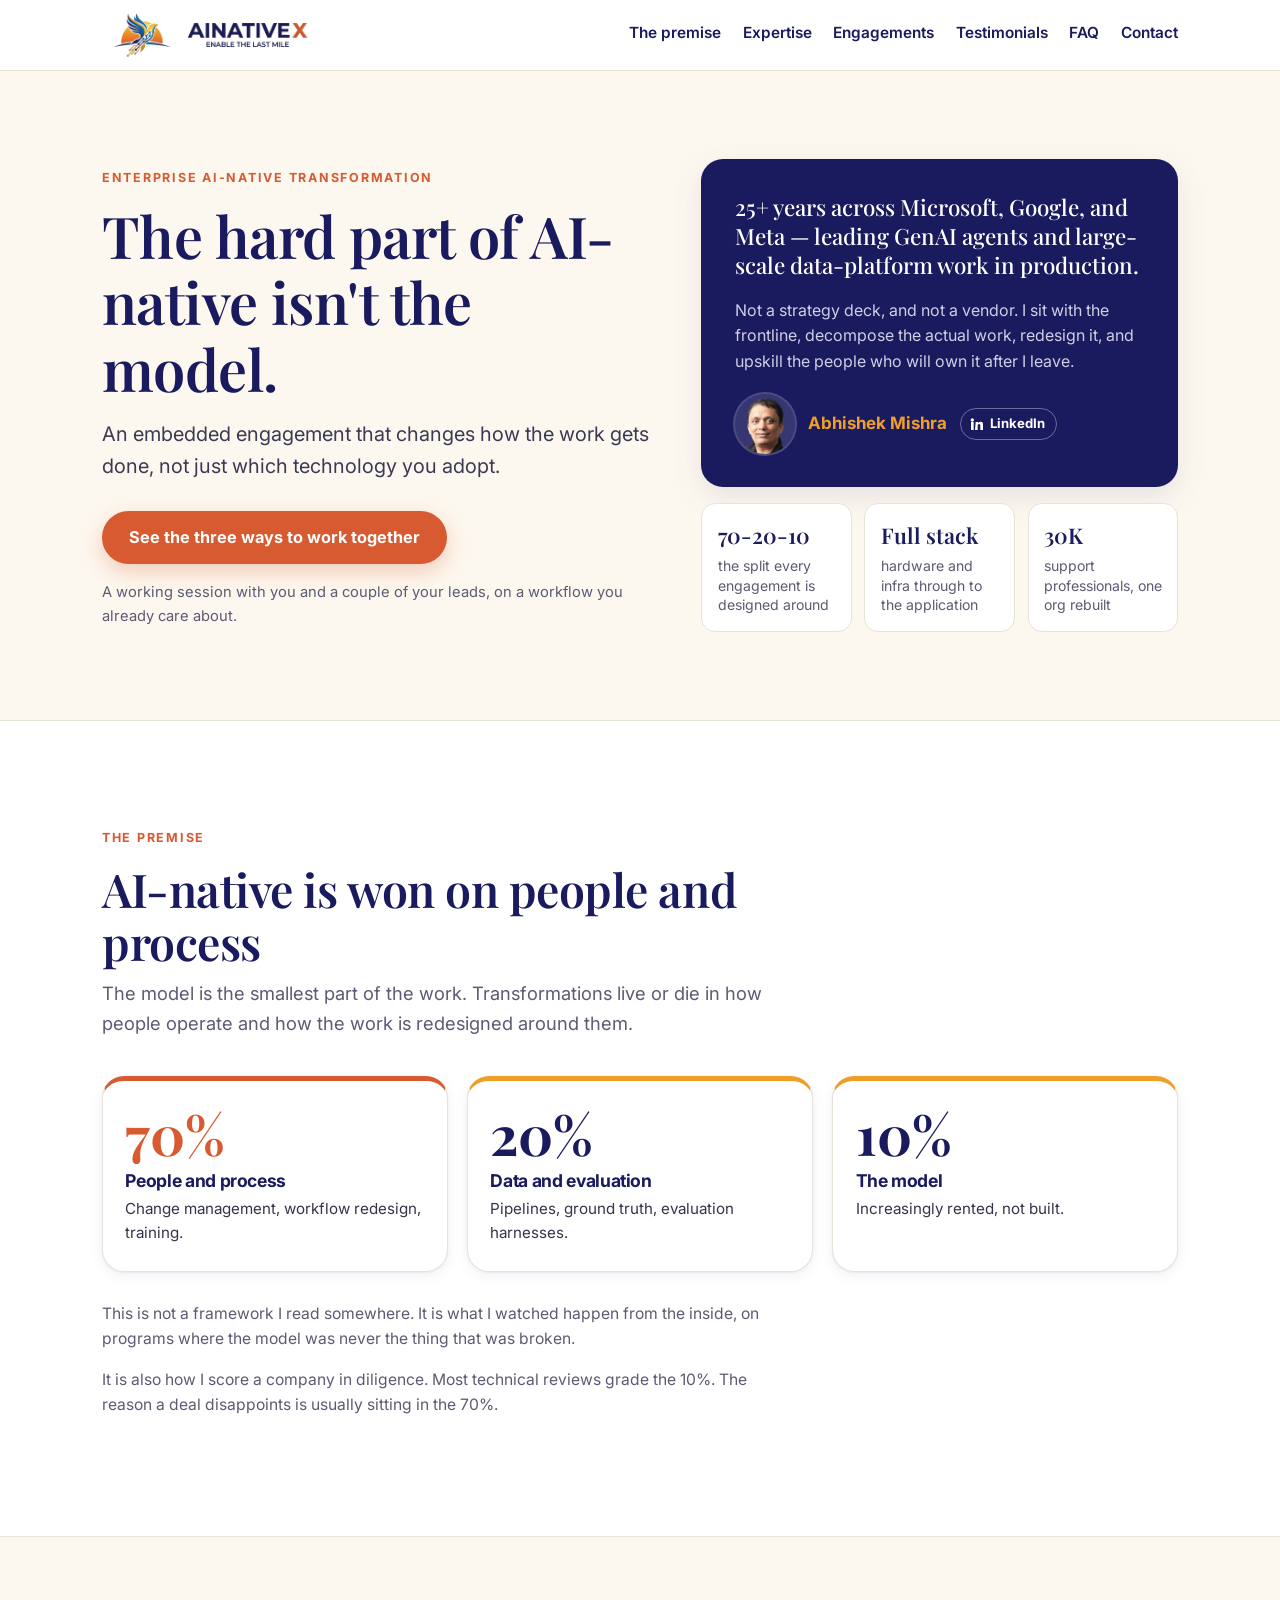
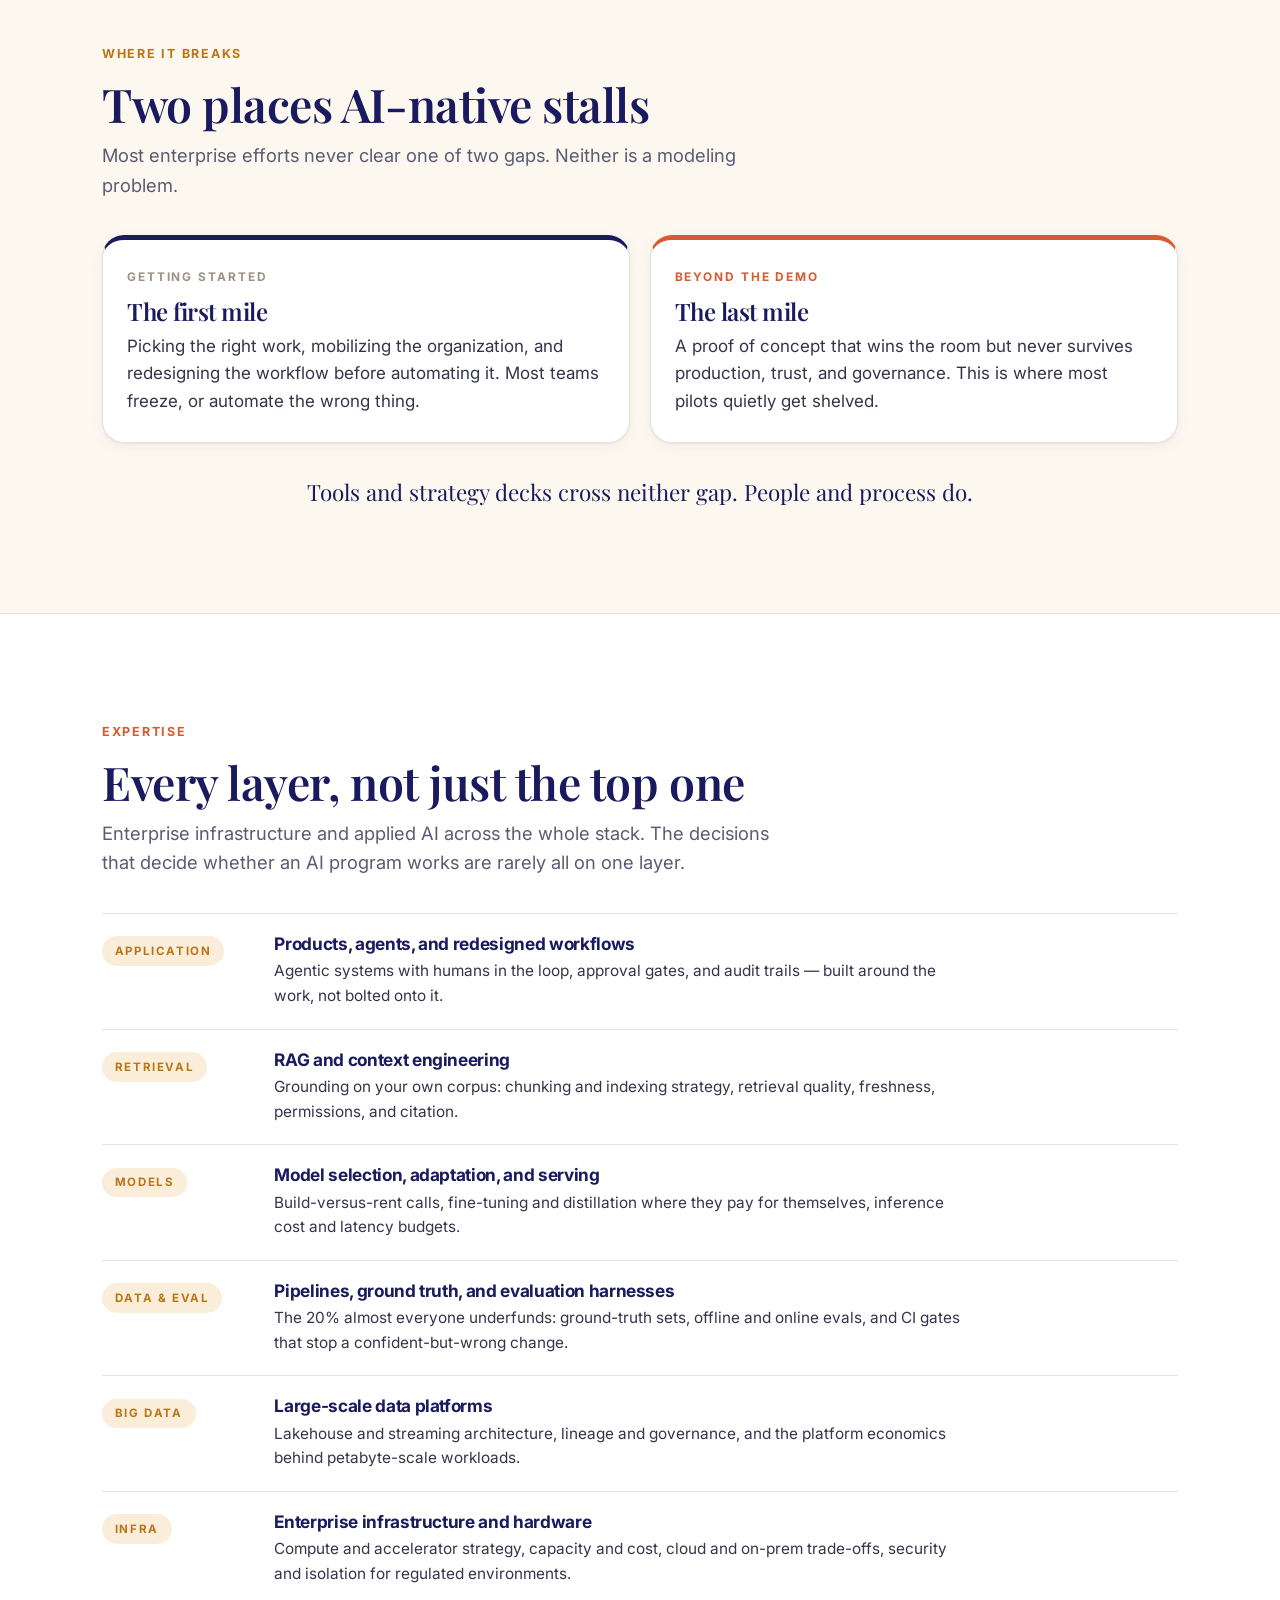
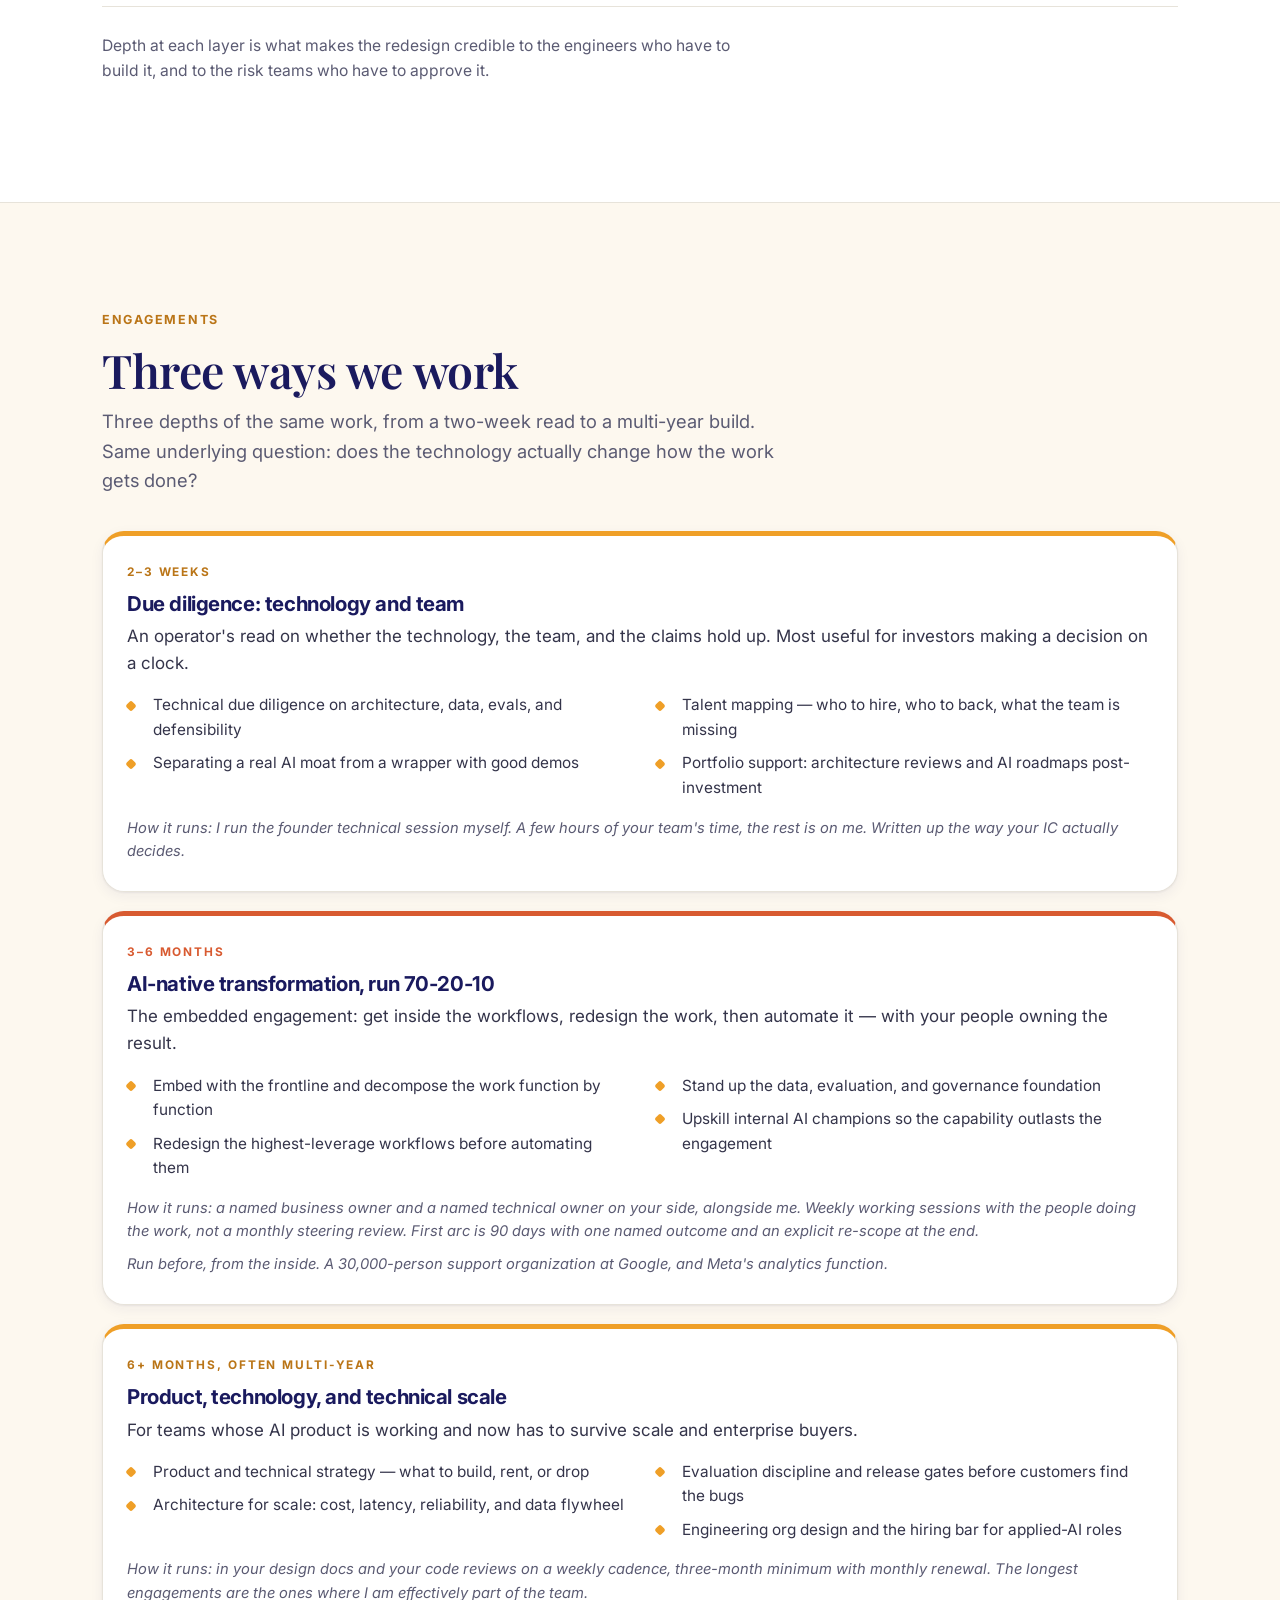
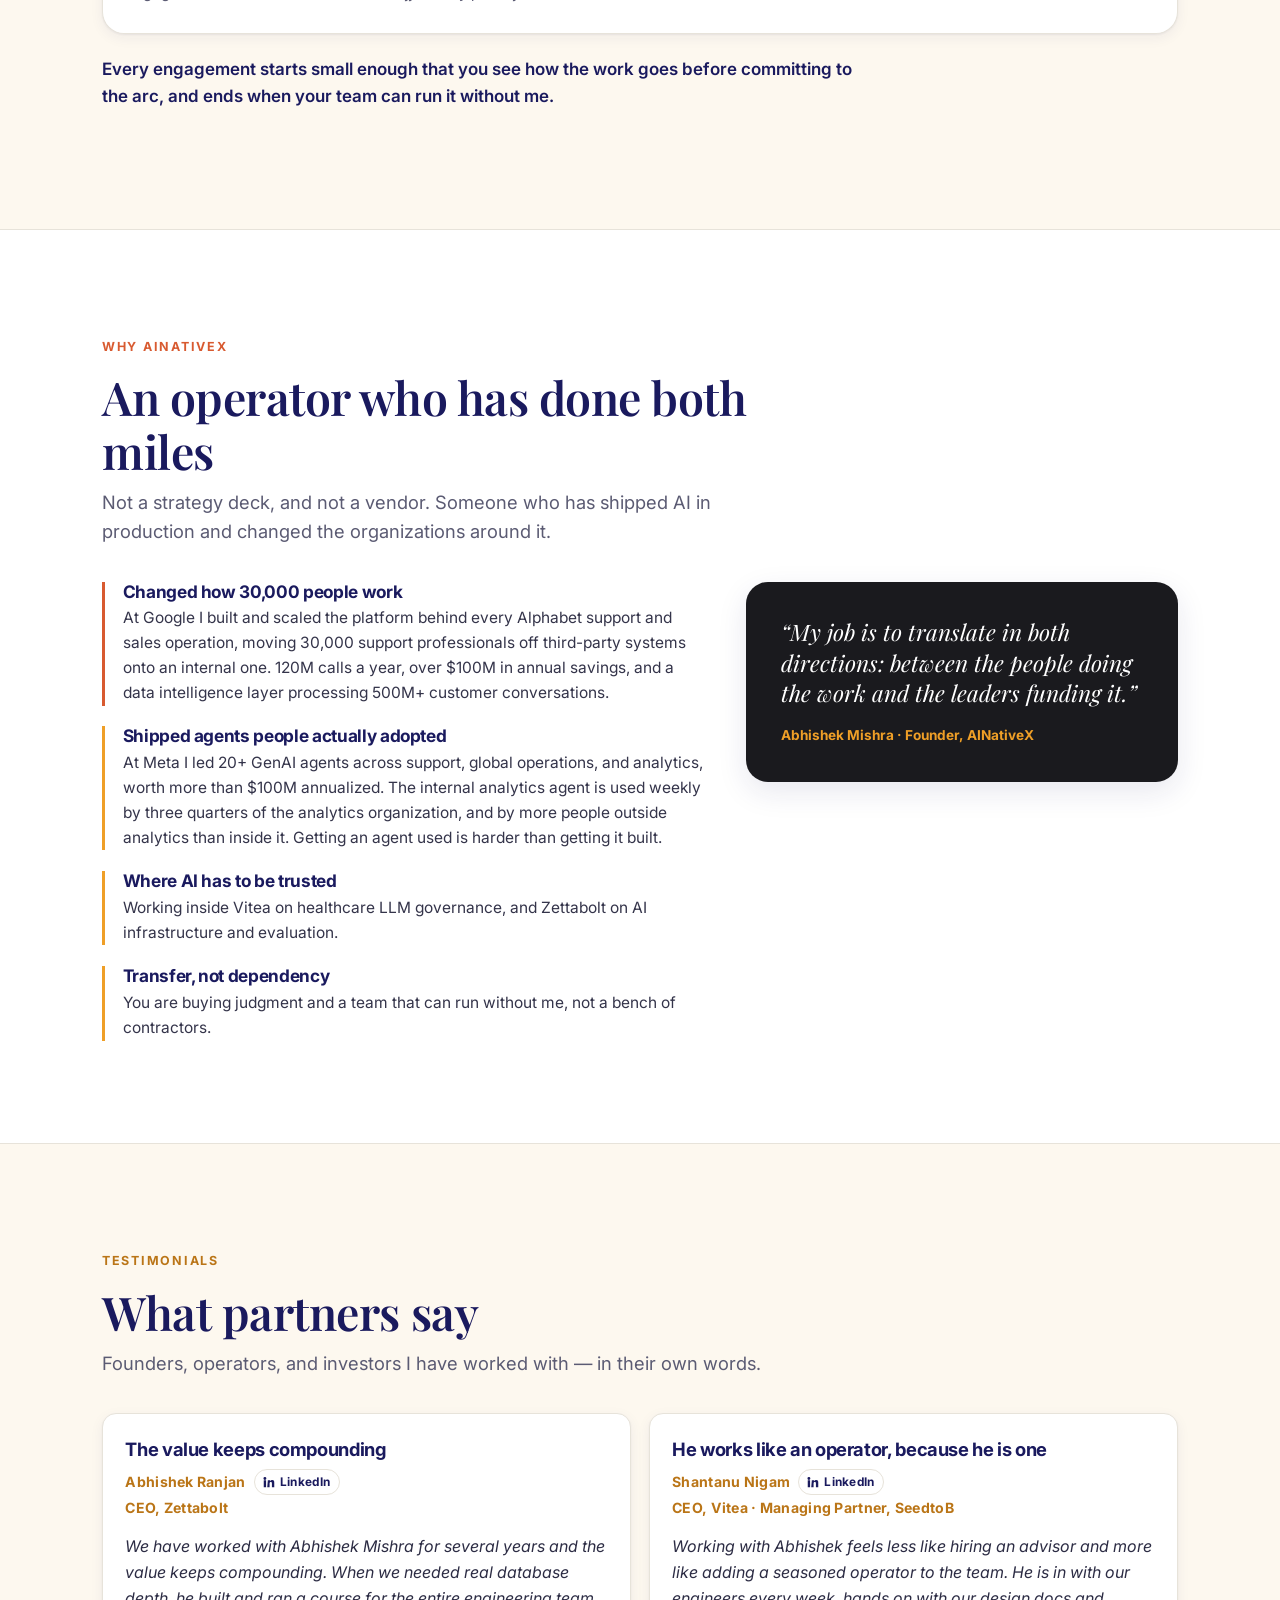
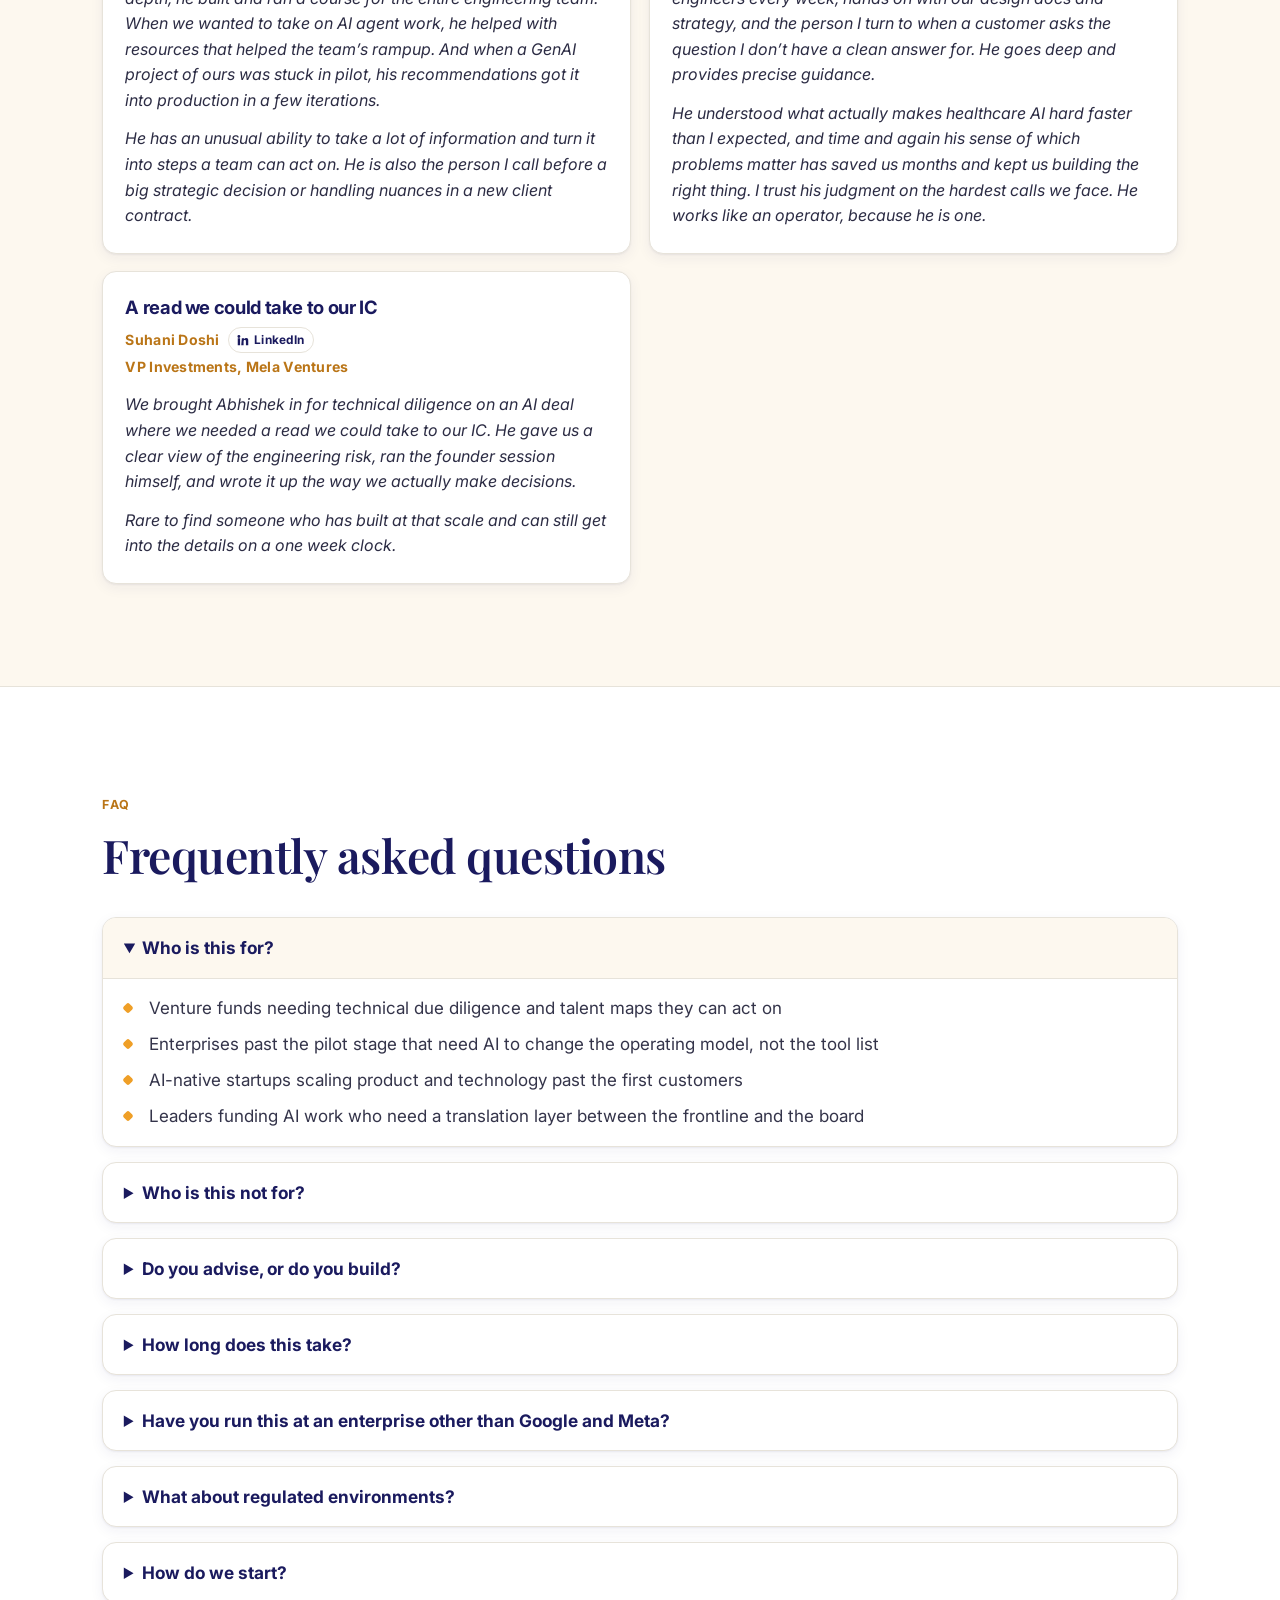
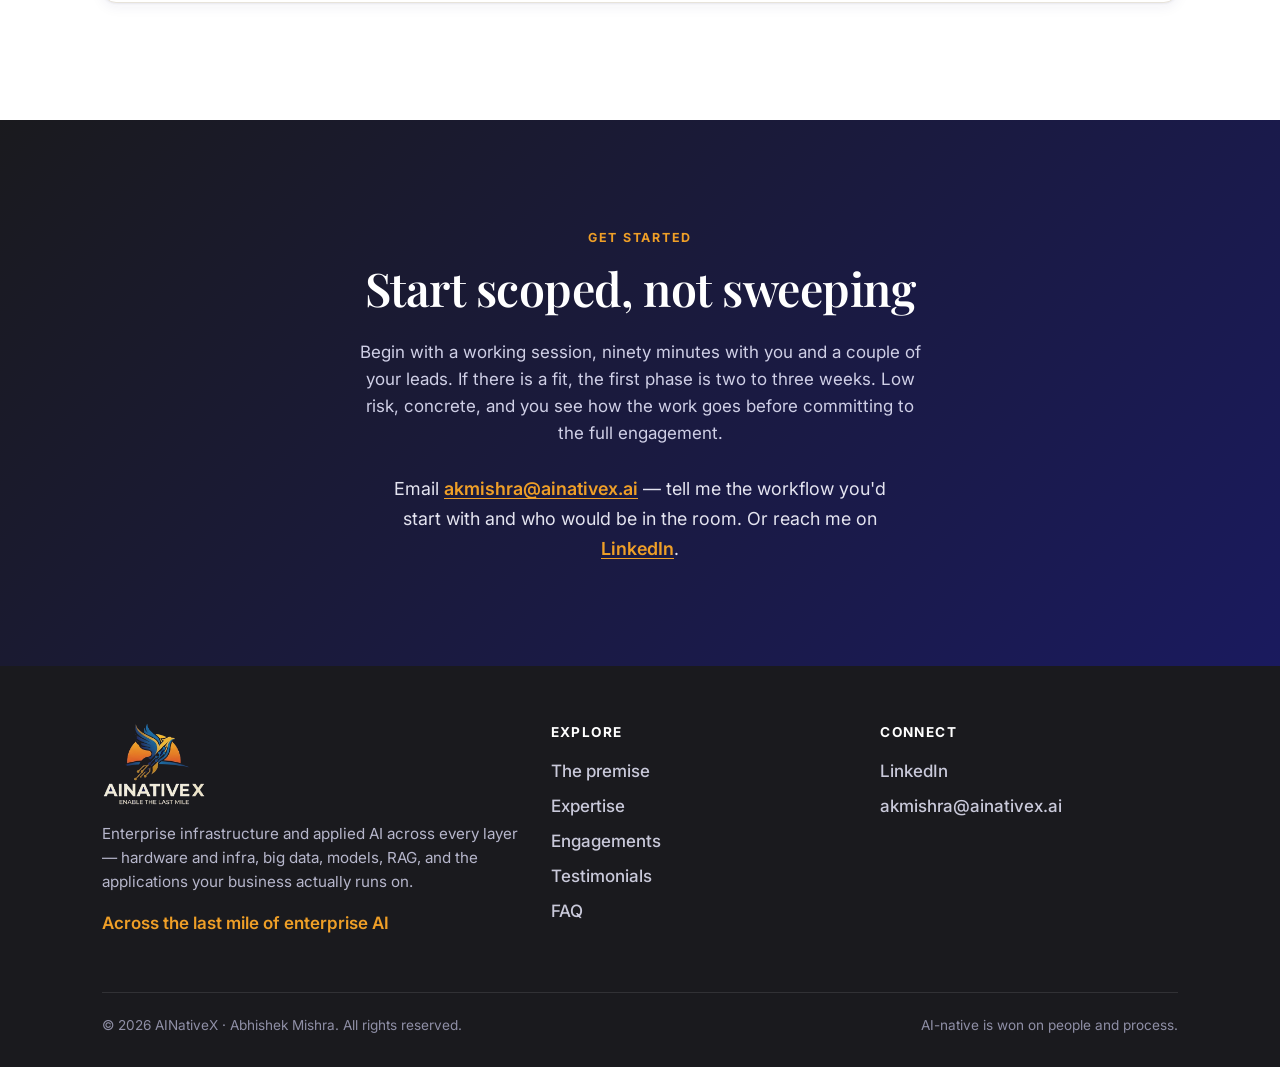
==== index.html @ 84dc2a2f "Relabel hero CTA to 'See the three ways to work together' 'See the three engagements' reads in consu" ====
<!DOCTYPE html>
<html lang="en">
<head>
  <meta charset="UTF-8" />
  <meta name="viewport" content="width=device-width, initial-scale=1.0" />
  <meta name="robots" content="index, follow" />
  <title>AINativeX — Technical Due Diligence and AI-Native Transformation</title>
  <meta name="description" content="Technical due diligence for investors, and AI-native transformation for teams past the pilot. An embedded engagement that changes how the work gets done, not just which tools get bought. 70% people and process, 20% data and evaluation, 10% the model." />
  <meta name="keywords" content="AI native transformation, enterprise AI advisory, AI transformation consulting, 70-20-10 AI, applied AI, GenAI agents, RAG, AI infrastructure, big data platforms, LLM evaluation, AI governance, technical due diligence, VC technical due diligence, talent mapping, startup CTO advisor, AI operating model, workflow redesign, Abhishek Mishra, AINativeX" />
  <meta name="author" content="Abhishek Mishra" />
  <link rel="canonical" href="https://ainativex.ai/" />

  <!-- Open Graph / Social -->
  <meta property="og:type" content="website" />
  <meta property="og:url" content="https://ainativex.ai/" />
  <meta property="og:title" content="AINativeX — Technical Due Diligence and AI-Native Transformation" />
  <meta property="og:description" content="The hard part of AI-native isn't the model. An embedded engagement that changes how the work gets done across your enterprise." />
  <meta property="og:image" content="https://ainativex.ai/assets/img/og-image.png" />
  <meta name="twitter:card" content="summary_large_image" />
  <meta name="twitter:title" content="AINativeX — Technical Due Diligence and AI-Native Transformation" />
  <meta name="twitter:description" content="The hard part of AI-native isn't the model. AI-native transformation, embedded with the people who do the work." />
  <meta name="twitter:image" content="https://ainativex.ai/assets/img/og-image.png" />
  <meta name="theme-color" content="#1A1A5E" />

  <!-- Icons / Manifest -->
  <link rel="icon" href="assets/img/favicon.ico" sizes="any" />
  <link rel="icon" type="image/png" sizes="32x32" href="assets/img/favicon-32.png" />
  <link rel="apple-touch-icon" href="assets/img/apple-touch-icon.png" />
  <link rel="manifest" href="site.webmanifest" />

  <!-- Fonts -->
  <link rel="preconnect" href="https://fonts.googleapis.com" />
  <link rel="preconnect" href="https://fonts.gstatic.com" crossorigin />
  <link href="https://fonts.googleapis.com/css2?family=Inter:wght@400;500;600;700;800&family=Playfair+Display:wght@500;600;700&display=swap" rel="stylesheet" />

  <link rel="stylesheet" href="assets/css/styles.css" />

  <!-- Structured data -->
  <script type="application/ld+json">
  {
    "@context": "https://schema.org",
    "@type": "ProfessionalService",
    "name": "AINativeX",
    "url": "https://akm98074.github.io/AINativeX/",
    "logo": "https://akm98074.github.io/AINativeX/assets/img/logo-primary.png",
    "image": "https://akm98074.github.io/AINativeX/assets/img/og-image.png",
    "slogan": "AI-native is won on people and process.",
    "description": "Enterprise AI-native transformation, applied AI advisory, and technical due diligence. An embedded engagement that redesigns how the work gets done — across hardware, infrastructure, data, models, RAG, and applications.",
    "founder": {
      "@type": "Person",
      "name": "Abhishek Mishra",
      "sameAs": "https://www.linkedin.com/in/abhishekkmishra/"
    },
    "email": "akmishra@ainativex.ai",
    "sameAs": ["https://www.linkedin.com/in/abhishekkmishra/"],
    "knowsAbout": ["AI-native transformation", "Applied AI", "GenAI agents", "Retrieval-augmented generation", "Large-scale data platforms", "AI infrastructure", "Model evaluation", "AI governance", "Technical due diligence", "Engineering talent mapping", "Workflow redesign"],
    "areaServed": "Worldwide",
    "serviceType": ["Enterprise AI-native transformation", "Startup product and technical scale advisory", "Venture technical due diligence and talent mapping"]
  }
  </script>
</head>
<body>

  <a class="skip-link" href="#premise">Skip to content</a>

  <!-- ===================== HEADER =====================
       The page carries a single ask, in the closing section. The bar points at
       it as a plain nav item rather than a button. -->
  <header class="site-header">
    <div class="container nav">
      <a class="brand" href="#top" aria-label="AINativeX home">
        <img src="assets/img/logo-primary.png" alt="AINativeX — Enable the Last Mile" />
      </a>

      <nav class="nav-links" id="navLinks" aria-label="Sections">
        <a href="#premise">The premise</a>
        <a href="#expertise">Expertise</a>
        <a href="#engagements">Engagements</a>
        <a href="#testimonials">Testimonials</a>
        <a href="#faq">FAQ</a>
        <a href="#contact">Contact</a>
      </nav>

      <button class="nav-toggle" id="navToggle" aria-label="Open menu" aria-expanded="false" aria-controls="navLinks">
        <span></span><span></span><span></span>
      </button>
    </div>
  </header>

  <main id="top">

    <!-- ===================== HERO =====================
         Copy on the left, credibility card + stats on the right. The navy card
         carries the operator bio, so there is no separate About section. -->
    <section class="hero">
      <div class="container hero-grid">
        <div class="hero-copy">
          <span class="eyebrow eyebrow--coral">Enterprise AI-Native Transformation</span>
          <h1>The hard part of AI-native isn't the model.</h1>
          <p class="hero-sub">
            An embedded engagement that changes how the work gets done, not just
            which technology you adopt.
          </p>
          <div class="hero-cta">
            <a class="btn btn--primary btn--lg" href="#engagements">See the three ways to work together</a>
          </div>
          <p class="hero-fine">A working session with you and a couple of your leads, on a workflow you already care about.</p>
        </div>

        <div class="hero-side">
          <figure class="bio-card">
            <p class="bio-lead">
              25+ years across Microsoft, Google, and Meta — leading GenAI agents
              and large-scale data-platform work in production.
            </p>
            <p class="bio-body">
              Not a strategy deck, and not a vendor. I sit with the frontline,
              decompose the actual work, redesign it, and upskill the people who
              will own it after I leave.
            </p>
            <figcaption class="bio-attr">
              <span class="bio-avatar">
                <img src="assets/img/abhishek-mishra.webp"
                     alt="Abhishek Mishra" width="120" height="120" decoding="async" />
              </span>
              <span class="bio-name">Abhishek Mishra</span>
              <a class="linkedin-pill linkedin-pill--onDark" href="https://www.linkedin.com/in/abhishekkmishra/"
                 target="_blank" rel="noopener" aria-label="Abhishek Mishra on LinkedIn">
                <svg viewBox="0 0 24 24" width="16" height="16" aria-hidden="true" focusable="false">
                  <path fill="currentColor" d="M4.98 3.5a2.5 2.5 0 1 1 0 5 2.5 2.5 0 0 1 0-5zM3 9h4v12H3zM10 9h3.8v1.7h.05A4.2 4.2 0 0 1 17.6 8.7c3 0 3.4 1.9 3.4 4.6V21h-4v-6.3c0-1.5-.3-2.7-1.9-2.7s-2.1 1.2-2.1 2.6V21h-4z"/>
                </svg>
                LinkedIn
              </a>
            </figcaption>
          </figure>

          <ul class="stats">
            <li><span class="stat-num">70-20-10</span> the split every engagement is designed around</li>
            <li><span class="stat-num">Full stack</span> hardware and infra through to the application</li>
            <li><span class="stat-num">30K</span> support professionals, one org rebuilt</li>
          </ul>
        </div>
      </div>
    </section>

    <!-- ===================== THE PREMISE (70 / 20 / 10) ===================== -->
    <section class="section" id="premise">
      <div class="container">
        <header class="section-head">
          <span class="eyebrow eyebrow--coral">The premise</span>
          <h2>AI-native is won on people and process</h2>
          <p class="lead">
            The model is the smallest part of the work. Transformations live or
            die in how people operate and how the work is redesigned around them.
          </p>
        </header>

        <ul class="split">
          <li class="split-item split-item--lead">
            <span class="split-num">70%</span>
            <h3>People and process</h3>
            <p>Change management, workflow redesign, training.</p>
          </li>
          <li class="split-item">
            <span class="split-num">20%</span>
            <h3>Data and evaluation</h3>
            <p>Pipelines, ground truth, evaluation harnesses.</p>
          </li>
          <li class="split-item">
            <span class="split-num">10%</span>
            <h3>The model</h3>
            <p>Increasingly rented, not built.</p>
          </li>
        </ul>

        <p class="note">
          This is not a framework I read somewhere. It is what I watched happen
          from the inside, on programs where the model was never the thing that
          was broken.
        </p>
        <p class="note">
          It is also how I score a company in diligence. Most technical reviews
          grade the 10%. The reason a deal disappoints is usually sitting in the
          70%.
        </p>
      </div>
    </section>

    <!-- ===================== WHERE IT STALLS ===================== -->
    <section class="section section--tint" id="gaps">
      <div class="container">
        <header class="section-head">
          <span class="eyebrow">Where it breaks</span>
          <h2>Two places AI-native stalls</h2>
          <p class="lead">
            Most enterprise efforts never clear one of two gaps. Neither is a
            modeling problem.
          </p>
        </header>

        <div class="gaps">
          <article class="gap">
            <span class="gap-kicker">Getting started</span>
            <h3>The first mile</h3>
            <p>
              Picking the right work, mobilizing the organization, and redesigning
              the workflow before automating it. Most teams freeze, or automate
              the wrong thing.
            </p>
          </article>
          <article class="gap gap--accent">
            <span class="gap-kicker">Beyond the demo</span>
            <h3>The last mile</h3>
            <p>
              A proof of concept that wins the room but never survives production,
              trust, and governance. This is where most pilots quietly get
              shelved.
            </p>
          </article>
        </div>

        <p class="pull">Tools and strategy decks cross neither gap. People and process do.</p>
      </div>
    </section>

    <!-- ===================== EXPERTISE =====================
         The layer stack is the differentiator: enterprise infrastructure and
         applied AI at every level, not advisory at the top layer only. -->
    <section class="section" id="expertise">
      <div class="container">
        <header class="section-head">
          <span class="eyebrow eyebrow--coral">Expertise</span>
          <h2>Every layer, not just the top one</h2>
          <p class="lead">
            Enterprise infrastructure and applied AI across the whole stack. The
            decisions that decide whether an AI program works are rarely all on
            one layer.
          </p>
        </header>

        <ol class="layers">
          <li class="layer">
            <span class="layer-tag">Application</span>
            <div>
              <h3>Products, agents, and redesigned workflows</h3>
              <p>
                Agentic systems with humans in the loop, approval gates, and audit
                trails — built around the work, not bolted onto it.
              </p>
            </div>
          </li>
          <li class="layer">
            <span class="layer-tag">Retrieval</span>
            <div>
              <h3>RAG and context engineering</h3>
              <p>
                Grounding on your own corpus: chunking and indexing strategy,
                retrieval quality, freshness, permissions, and citation.
              </p>
            </div>
          </li>
          <li class="layer">
            <span class="layer-tag">Models</span>
            <div>
              <h3>Model selection, adaptation, and serving</h3>
              <p>
                Build-versus-rent calls, fine-tuning and distillation where they
                pay for themselves, inference cost and latency budgets.
              </p>
            </div>
          </li>
          <li class="layer">
            <span class="layer-tag">Data &amp; eval</span>
            <div>
              <h3>Pipelines, ground truth, and evaluation harnesses</h3>
              <p>
                The 20% almost everyone underfunds: ground-truth sets, offline and
                online evals, and CI gates that stop a confident-but-wrong change.
              </p>
            </div>
          </li>
          <li class="layer">
            <span class="layer-tag">Big data</span>
            <div>
              <h3>Large-scale data platforms</h3>
              <p>
                Lakehouse and streaming architecture, lineage and governance, and
                the platform economics behind petabyte-scale workloads.
              </p>
            </div>
          </li>
          <li class="layer">
            <span class="layer-tag">Infra</span>
            <div>
              <h3>Enterprise infrastructure and hardware</h3>
              <p>
                Compute and accelerator strategy, capacity and cost, cloud and
                on-prem trade-offs, security and isolation for regulated
                environments.
              </p>
            </div>
          </li>
        </ol>

        <p class="note">
          Depth at each layer is what makes the redesign credible to the engineers
          who have to build it, and to the risk teams who have to approve it.
        </p>
      </div>
    </section>

    <!-- ===================== ENGAGEMENTS ===================== -->
    <section class="section section--tint" id="engagements">
      <div class="container">
        <header class="section-head">
          <span class="eyebrow">Engagements</span>
          <h2>Three ways we work</h2>
          <p class="lead">
            Three depths of the same work, from a two-week read to a multi-year
            build. Same underlying question: does the technology actually change
            how the work gets done?
          </p>
        </header>

        <!-- Ordered by depth, shortest first: the diligence read is the front
             door, the transformation is the flagship, the scale work is the
             longest arc. -->
        <div class="engage">
          <article class="ecard">
            <span class="ecard-tag">2–3 weeks</span>
            <h3>Due diligence: technology and team</h3>
            <p class="ecard-lead">
              An operator's read on whether the technology, the team, and the
              claims hold up. Most useful for investors making a decision on a
              clock.
            </p>
            <ul class="ticks">
              <li>Technical due diligence on architecture, data, evals, and defensibility</li>
              <li>Separating a real AI moat from a wrapper with good demos</li>
              <li>Talent mapping — who to hire, who to back, what the team is missing</li>
              <li>Portfolio support: architecture reviews and AI roadmaps post-investment</li>
            </ul>
            <p class="how-it-runs">
              How it runs: I run the founder technical session myself. A few
              hours of your team's time, the rest is on me. Written up the way
              your IC actually decides.
            </p>
          </article>

          <article class="ecard ecard--full">
            <span class="ecard-tag">3–6 months</span>
            <h3>AI-native transformation, run 70-20-10</h3>
            <p class="ecard-lead">
              The embedded engagement: get inside the workflows, redesign the
              work, then automate it — with your people owning the result.
            </p>
            <ul class="ticks">
              <li>Embed with the frontline and decompose the work function by function</li>
              <li>Redesign the highest-leverage workflows before automating them</li>
              <li>Stand up the data, evaluation, and governance foundation</li>
              <li>Upskill internal AI champions so the capability outlasts the engagement</li>
            </ul>
            <p class="how-it-runs">
              How it runs: a named business owner and a named technical owner on
              your side, alongside me. Weekly working sessions with the people
              doing the work, not a monthly steering review. First arc is 90 days
              with one named outcome and an explicit re-scope at the end.
            </p>
            <p class="how-it-runs">
              Run before, from the inside. A 30,000-person support organization
              at Google, and Meta's analytics function.
            </p>
          </article>

          <article class="ecard">
            <span class="ecard-tag">6+ months, often multi-year</span>
            <h3>Product, technology, and technical scale</h3>
            <p class="ecard-lead">
              For teams whose AI product is working and now has to survive scale
              and enterprise buyers.
            </p>
            <ul class="ticks">
              <li>Product and technical strategy — what to build, rent, or drop</li>
              <li>Architecture for scale: cost, latency, reliability, and data flywheel</li>
              <li>Evaluation discipline and release gates before customers find the bugs</li>
              <li>Engineering org design and the hiring bar for applied-AI roles</li>
            </ul>
            <p class="how-it-runs">
              How it runs: in your design docs and your code reviews on a weekly
              cadence, three-month minimum with monthly renewal. The longest
              engagements are the ones where I am effectively part of the team.
            </p>
          </article>
        </div>

        <p class="plans-note">
          Every engagement starts small enough that you see how the work goes
          before committing to the arc, and ends when your team can run it
          without me.
        </p>
      </div>
    </section>

    <!-- ===================== WHY THIS OPERATOR ===================== -->
    <section class="section" id="why">
      <div class="container">
        <header class="section-head">
          <span class="eyebrow eyebrow--coral">Why AINativeX</span>
          <h2>An operator who has done both miles</h2>
          <p class="lead">
            Not a strategy deck, and not a vendor. Someone who has shipped AI in
            production and changed the organizations around it.
          </p>
        </header>

        <div class="why-grid">
          <ul class="why-list">
            <li>
              <h3>Changed how 30,000 people work</h3>
              <p>
                At Google I built and scaled the platform behind every Alphabet
                support and sales operation, moving 30,000 support professionals
                off third-party systems onto an internal one. 120M calls a year,
                over $100M in annual savings, and a data intelligence layer
                processing 500M+ customer conversations.
              </p>
            </li>
            <li>
              <h3>Shipped agents people actually adopted</h3>
              <p>
                At Meta I led 20+ GenAI agents across support, global operations,
                and analytics, worth more than $100M annualized. The internal
                analytics agent is used weekly by three quarters of the analytics
                organization, and by more people outside analytics than inside
                it. Getting an agent used is harder than getting it built.
              </p>
            </li>
            <li>
              <h3>Where AI has to be trusted</h3>
              <p>
                Working inside Vitea on healthcare LLM governance, and Zettabolt
                on AI infrastructure and evaluation.
              </p>
            </li>
            <li>
              <h3>Transfer, not dependency</h3>
              <p>
                You are buying judgment and a team that can run without me, not a
                bench of contractors.
              </p>
            </li>
          </ul>

          <figure class="quote-card">
            <blockquote>
              “My job is to translate in both directions: between the people doing
              the work and the leaders funding it.”
            </blockquote>
            <figcaption>Abhishek Mishra · Founder, AINativeX</figcaption>
          </figure>
        </div>
      </div>
    </section>

    <!-- ===================== TESTIMONIALS =====================
         Real, attributed quotes. Each card carries the full quote and links to
         the person's LinkedIn, so the attribution is verifiable. -->
    <section class="section section--tint" id="testimonials">
      <div class="container">
        <header class="section-head">
          <span class="eyebrow">Testimonials</span>
          <h2>What partners say</h2>
          <p class="lead">
            Founders, operators, and investors I have worked with — in their
            own words.
          </p>
        </header>

        <div class="tcards">
          <figure class="tcard">
            <h3 class="tcard-title">The value keeps compounding</h3>
            <p class="tcard-arc">
              <span class="tcard-name">Abhishek Ranjan</span>
              <a class="linkedin-pill linkedin-pill--sm" href="https://www.linkedin.com/in/abhishek-ranjan-nwu-iitk/"
                 target="_blank" rel="noopener" aria-label="Abhishek Ranjan on LinkedIn">
                <svg viewBox="0 0 24 24" width="14" height="14" aria-hidden="true" focusable="false">
                  <path fill="currentColor" d="M4.98 3.5a2.5 2.5 0 1 1 0 5 2.5 2.5 0 0 1 0-5zM3 9h4v12H3zM10 9h3.8v1.7h.05A4.2 4.2 0 0 1 17.6 8.7c3 0 3.4 1.9 3.4 4.6V21h-4v-6.3c0-1.5-.3-2.7-1.9-2.7s-2.1 1.2-2.1 2.6V21h-4z"/>
                </svg>
                LinkedIn
              </a>
            </p>
            <p class="tcard-role">CEO, Zettabolt</p>
            <blockquote class="quote">
              <p>
                We have worked with Abhishek Mishra for several years and the
                value keeps compounding. When we needed real database depth, he
                built and ran a course for the entire engineering team. When we
                wanted to take on AI agent work, he helped with resources that
                helped the team&rsquo;s rampup. And when a GenAI project of ours
                was stuck in pilot, his recommendations got it into production in
                a few iterations.
              </p>
              <p>
                He has an unusual ability to take a lot of information and turn
                it into steps a team can act on. He is also the person I call
                before a big strategic decision or handling nuances in a new
                client contract.
              </p>
            </blockquote>
          </figure>

          <figure class="tcard">
            <h3 class="tcard-title">He works like an operator, because he is one</h3>
            <p class="tcard-arc">
              <span class="tcard-name">Shantanu Nigam</span>
              <a class="linkedin-pill linkedin-pill--sm" href="https://www.linkedin.com/in/shantanunigam/"
                 target="_blank" rel="noopener" aria-label="Shantanu Nigam on LinkedIn">
                <svg viewBox="0 0 24 24" width="14" height="14" aria-hidden="true" focusable="false">
                  <path fill="currentColor" d="M4.98 3.5a2.5 2.5 0 1 1 0 5 2.5 2.5 0 0 1 0-5zM3 9h4v12H3zM10 9h3.8v1.7h.05A4.2 4.2 0 0 1 17.6 8.7c3 0 3.4 1.9 3.4 4.6V21h-4v-6.3c0-1.5-.3-2.7-1.9-2.7s-2.1 1.2-2.1 2.6V21h-4z"/>
                </svg>
                LinkedIn
              </a>
            </p>
            <p class="tcard-role">CEO, Vitea &middot; Managing Partner, SeedtoB</p>
            <blockquote class="quote">
              <p>
                Working with Abhishek feels less like hiring an advisor and more
                like adding a seasoned operator to the team. He is in with our
                engineers every week, hands on with our design docs and strategy,
                and the person I turn to when a customer asks the question I
                don&rsquo;t have a clean answer for. He goes deep and provides
                precise guidance.
              </p>
              <p>
                He understood what actually makes healthcare AI hard faster than
                I expected, and time and again his sense of which problems matter
                has saved us months and kept us building the right thing. I trust
                his judgment on the hardest calls we face. He works like an
                operator, because he is one.
              </p>
            </blockquote>
          </figure>

          <figure class="tcard">
            <h3 class="tcard-title">A read we could take to our IC</h3>
            <p class="tcard-arc">
              <span class="tcard-name">Suhani Doshi</span>
              <a class="linkedin-pill linkedin-pill--sm" href="https://www.linkedin.com/in/suhani-doshi-4140aa7/"
                 target="_blank" rel="noopener" aria-label="Suhani Doshi on LinkedIn">
                <svg viewBox="0 0 24 24" width="14" height="14" aria-hidden="true" focusable="false">
                  <path fill="currentColor" d="M4.98 3.5a2.5 2.5 0 1 1 0 5 2.5 2.5 0 0 1 0-5zM3 9h4v12H3zM10 9h3.8v1.7h.05A4.2 4.2 0 0 1 17.6 8.7c3 0 3.4 1.9 3.4 4.6V21h-4v-6.3c0-1.5-.3-2.7-1.9-2.7s-2.1 1.2-2.1 2.6V21h-4z"/>
                </svg>
                LinkedIn
              </a>
            </p>
            <p class="tcard-role">VP Investments, Mela Ventures</p>
            <blockquote class="quote">
              <p>
                We brought Abhishek in for technical diligence on an AI deal
                where we needed a read we could take to our IC. He gave us a
                clear view of the engineering risk, ran the founder session
                himself, and wrote it up the way we actually make decisions.
              </p>
              <p>
                Rare to find someone who has built at that scale and can still
                get into the details on a one week clock.
              </p>
            </blockquote>
          </figure>
        </div>
      </div>
    </section>

    <!-- ===================== FAQ ===================== -->
    <section class="section" id="faq">
      <div class="container">
        <header class="section-head">
          <span class="eyebrow">FAQ</span>
          <h2>Frequently asked questions</h2>
        </header>

        <details class="faq-item" open>
          <summary>Who is this for?</summary>
          <ul>
            <li>Venture funds needing technical due diligence and talent maps they can act on</li>
            <li>Enterprises past the pilot stage that need AI to change the operating model, not the tool list</li>
            <li>AI-native startups scaling product and technology past the first customers</li>
            <li>Leaders funding AI work who need a translation layer between the frontline and the board</li>
          </ul>
        </details>
        <details class="faq-item">
          <summary>Who is this not for?</summary>
          <ul>
            <li>Anyone who wants a strategy deck and a vendor shortlist rather than change on the ground</li>
            <li>Teams looking to buy a bench of contractors — the goal is transfer, not dependency</li>
            <li>Programs where the frontline can't be reached, since that's where the 70% lives</li>
          </ul>
        </details>
        <details class="faq-item">
          <summary>Do you advise, or do you build?</summary>
          <p>
            Both, and in that order. The first mile is decomposing and redesigning
            the work; the last mile is a capability that survives production,
            trust, and governance. I work alongside your engineers on real
            workflows rather than handing over a recommendation.
          </p>
        </details>
        <details class="faq-item">
          <summary>How long does this take?</summary>
          <p>
            Diligence is two to three weeks. AI-native transformation starts with
            a 90-day arc built around one named outcome, and we re-scope at the
            end rather than rolling forward by default. Product and scale work
            runs on a three-month minimum with monthly renewal. Organizations
            move at different speeds, and a full operating-model change can take
            a year or more. That is why I do not sell it as one engagement. Each
            phase ends, you see the result, and you decide whether to continue.
          </p>
        </details>
        <details class="faq-item">
          <summary>Have you run this at an enterprise other than Google and Meta?</summary>
          <p>
            Not yet as an outside advisor, and I would rather say that than dress
            it up. The organizations I have changed at this scale I changed from
            inside. A 30,000-person support operation at Google, and Meta's
            analytics function, both of which had every reason to keep working
            the way they already did. What travels is the method and the failure
            modes, and those are consistent across companies. What I do not bring
            is a bench of consultants, which is the point.
          </p>
        </details>
        <details class="faq-item">
          <summary>What about regulated environments?</summary>
          <p>
            Governance goes into the architecture, not the appendix: human approval
            on consequential actions, full audit trails, versioned instructions,
            and evaluation gates that run inside your secure environment.
          </p>
        </details>
        <details class="faq-item">
          <summary>How do we start?</summary>
          <p>
            Email <a href="mailto:akmishra@ainativex.ai?subject=AINativeX%20working%20session">akmishra@ainativex.ai</a>
            and ask for a working session — ninety minutes with you and a couple
            of your leads, on a workflow you already care about. If there's a fit,
            we scope a small first phase so you see how the work goes before
            committing to more.
          </p>
        </details>
      </div>
    </section>

    <!-- ===================== FINAL CTA ===================== -->
    <section class="cta-band section" id="contact">
      <div class="container center">
        <span class="eyebrow">Get started</span>
        <h2>Start scoped, not sweeping</h2>
        <p>
          Begin with a working session, ninety minutes with you and a couple of
          your leads. If there is a fit, the first phase is two to three weeks.
          Low risk, concrete, and you see how the work goes before committing to
          the full engagement.
        </p>
        <!-- One line, no button. The address is legible text rather than a
             mailto hidden behind a label, so a machine with no mail handler
             still leaves the visitor something they can act on. -->
        <p class="cta-ask">
          Email <a href="mailto:akmishra@ainativex.ai?subject=AINativeX%20working%20session">akmishra@ainativex.ai</a>
          — tell me the workflow you'd start with and who would be in the room.
          Or reach me on <a href="https://www.linkedin.com/in/abhishekkmishra/" target="_blank" rel="noopener">LinkedIn</a>.
        </p>
      </div>
    </section>

  </main>

  <!-- ===================== FOOTER ===================== -->
  <footer class="site-footer">
    <div class="container">
      <div class="footer-grid">
        <div>
          <img class="flogo" src="assets/img/logo-dark.png" alt="AINativeX" />
          <p class="brand-note">
            Enterprise infrastructure and applied AI across every layer — hardware
            and infra, big data, models, RAG, and the applications your business
            actually runs on.
          </p>
          <p class="tagline-pill">Across the last mile of enterprise AI</p>
        </div>
        <div class="footer-col">
          <h4>Explore</h4>
          <a href="#premise">The premise</a>
          <a href="#expertise">Expertise</a>
          <a href="#engagements">Engagements</a>
          <a href="#testimonials">Testimonials</a>
          <a href="#faq">FAQ</a>
        </div>
        <div class="footer-col">
          <h4>Connect</h4>
          <a href="https://www.linkedin.com/in/abhishekkmishra/" target="_blank" rel="noopener">LinkedIn</a>
          <a href="mailto:akmishra@ainativex.ai">akmishra@ainativex.ai</a>
        </div>
      </div>
      <div class="footer-bottom">
        <span>© <span id="year">2026</span> AINativeX · Abhishek Mishra. All rights reserved.</span>
        <span>AI-native is won on people and process.</span>
      </div>
    </div>
  </footer>

  <script src="assets/js/main.js" defer></script>
</body>
</html>
---- assets/css/styles.css ----
/* =========================================================================
   AINativeX — Enterprise AI-native transformation site
   Palette shared with the AIUdaan brand system (AI Udaan Brand Guidelines v1.0):
     Navy Blue   #1A1A5E  wordmark, headings
     Coral       #D85A30  'AI' text, CTAs
     Amber Gold  #EF9F27  accents
     Deep Amber  #BA7517  supporting details
     Light Cream #FAEEDA  light backgrounds
     Dark Navy   #1A1A1E  dark sections
   ========================================================================= */

:root {
  --navy:        #1A1A5E;
  --coral:       #D85A30;
  --amber:       #EF9F27;
  --deep-amber:  #BA7517;
  --cream:       #FAEEDA;
  --dark-navy:   #1A1A1E;

  --ink:         #1d1d33;
  --muted:       #5b5b73;
  --line:        #e7e3da;
  --white:       #ffffff;
  --cream-soft:  #fdf8ef;

  --container:   1120px;
  --radius:      14px;
  --radius-lg:   22px;
  --shadow-sm:   0 1px 2px rgba(26, 26, 94, .06), 0 4px 14px rgba(26, 26, 94, .06);
  --shadow-md:   0 10px 30px rgba(26, 26, 94, .10);
  --shadow-cta:  0 8px 22px rgba(216, 90, 48, .28);

  --font: "Inter", system-ui, -apple-system, "Segoe UI", Roboto, Helvetica, Arial, sans-serif;
  /* Display serif for h1/h2, matching the transformation deck. Set this to
     var(--font) to put section headings back on Inter. */
  --font-display: "Playfair Display", Georgia, "Times New Roman", serif;

  --num: #9c9284;   /* warm grey used for numerals and tags */
}

/* ---------- Reset ---------- */
*, *::before, *::after { box-sizing: border-box; }
html { scroll-behavior: smooth; -webkit-text-size-adjust: 100%; }
body {
  margin: 0;
  font-family: var(--font);
  color: var(--ink);
  background: var(--white);
  line-height: 1.6;
  font-size: 17px;
  -webkit-font-smoothing: antialiased;
}
img { max-width: 100%; height: auto; display: block; }
a { color: var(--coral); text-decoration: none; }
a:hover { text-decoration: underline; }
h1, h2, h3 { color: var(--navy); line-height: 1.15; letter-spacing: -.02em; margin: 0 0 .5em; }
h1, h2 { font-family: var(--font-display); font-weight: 600; letter-spacing: -.01em; }
h1 { font-size: clamp(2.2rem, 5vw, 3.6rem); }
h2 { font-size: clamp(1.9rem, 3.8vw, 2.9rem); }
h3 { font-size: 1.25rem; font-weight: 700; }
p  { margin: 0 0 1rem; }

/* ---------- Layout helpers ---------- */
.container { width: 100%; max-width: var(--container); margin-inline: auto; padding-inline: 22px; }
[id] { scroll-margin-top: 84px; }
.section { padding: clamp(56px, 8vw, 104px) 0; }
.eyebrow {
  display: inline-block; font-size: .78rem; font-weight: 700; letter-spacing: .14em;
  text-transform: uppercase; color: var(--deep-amber); margin-bottom: .9rem;
}
.eyebrow--coral { color: var(--coral); }
.center { text-align: center; }
.lead { font-size: 1.15rem; color: var(--muted); }
.sr-only { position: absolute; width: 1px; height: 1px; padding: 0; margin: -1px; overflow: hidden; clip: rect(0,0,0,0); border: 0; }
.section--tint { background: var(--cream-soft); border-block: 1px solid var(--line); }
.section-head { max-width: 62ch; margin-bottom: 2.2rem; }
.section-head h2 { margin-bottom: .6rem; }
.section-head .lead { margin-bottom: 0; }
.note { max-width: 66ch; color: var(--muted); font-size: .98rem; }

/* Single-line conclusion under a block, in the deck's voice. */
.pull {
  margin: 2rem 0 0; text-align: center;
  font-family: var(--font-display); font-size: clamp(1.1rem, 2vw, 1.4rem);
  color: var(--navy);
}

.skip-link {
  position: absolute; left: -9999px; top: 0; z-index: 100;
  background: var(--navy); color: #fff; padding: .7rem 1.1rem; border-radius: 0 0 var(--radius) 0;
}
.skip-link:focus { left: 0; text-decoration: none; }

/* ---------- Buttons ---------- */
.btn {
  display: inline-flex; align-items: center; gap: .5rem;
  padding: .85rem 1.5rem; border-radius: 999px;
  font-weight: 700; font-size: 1rem; line-height: 1;
  border: 2px solid transparent; cursor: pointer; transition: transform .15s ease, box-shadow .15s ease, background .15s ease;
  text-decoration: none;
}
.btn:hover { text-decoration: none; transform: translateY(-2px); }
.btn .arw { transition: transform .15s ease; }
.btn:hover .arw { transform: translateX(3px); }
.btn--primary { background: var(--coral); color: #fff; box-shadow: var(--shadow-cta); }
.btn--primary:hover { background: #c44e28; color: #fff; }
.btn--amber { background: var(--amber); color: #3a2402; box-shadow: 0 8px 22px rgba(239,159,39,.30); }
.btn--amber:hover { background: var(--deep-amber); color: #fff; }
.btn--ghost { background: transparent; color: var(--navy); border-color: #d9d2c6; border-width: 1px; }
.btn--ghost:hover { background: #fff; border-color: var(--navy); color: var(--navy); }
.btn--light { background: #fff; color: var(--navy); border-color: var(--line); }
.btn--light:hover { border-color: var(--navy); }
.btn--lg { padding: 1rem 1.55rem; font-size: 1.02rem; }
.btn--sm { padding: .6rem 1.1rem; font-size: .92rem; }

/* ---------- Header / Nav ---------- */
.site-header {
  position: sticky; top: 0; z-index: 50;
  background: rgba(255,255,255,.94); backdrop-filter: saturate(160%) blur(12px);
  border-bottom: 1px solid var(--line);
}
.nav { display: flex; align-items: center; justify-content: space-between; gap: 1rem; padding-block: 12px; }
.brand { display: inline-flex; align-items: center; gap: .6rem; }
.brand img { height: 46px; width: auto; }
.nav-links { display: flex; align-items: center; gap: 1.35rem; }
.nav-links a {
  color: var(--navy); font-weight: 600; font-size: .96rem;
  padding-bottom: 2px; border-bottom: 2px solid transparent;
  /* The bar runs close to full width, so a label must never break mid-phrase. */
  white-space: nowrap;
}
.nav-links a:hover { color: var(--coral); text-decoration: none; }
.nav-links a.is-current { color: var(--coral); border-bottom-color: var(--amber); }

.nav-toggle { display: none; background: none; border: 0; cursor: pointer; padding: 8px; }
.nav-toggle span { display: block; width: 24px; height: 2px; background: var(--navy); margin: 5px 0; transition: .2s; }

/* ---------- Hero ---------- */
.hero { background: var(--cream-soft); border-bottom: 1px solid var(--line); }
.hero-grid {
  display: grid; grid-template-columns: 1.15fr 1fr;
  gap: clamp(2rem, 4vw, 3.6rem); align-items: center;
  padding-block: clamp(44px, 7vw, 88px);
}
.hero h1 { margin-bottom: 1.1rem; max-width: 16ch; }
.hero-sub {
  font-size: clamp(1.05rem, 1.8vw, 1.25rem); color: #3a3a52;
  max-width: 44ch; margin: 0 0 1.8rem;
}
.hero-cta { display: flex; flex-wrap: wrap; gap: .9rem; }
.hero-fine { margin: 1.1rem 0 0; font-size: .92rem; color: var(--muted); }

/* Credibility card — carries the operator bio, so there is no About section. */
.hero-side { display: grid; gap: 1rem; }
.bio-card {
  margin: 0; background: var(--navy); color: #fff;
  border-radius: var(--radius-lg); padding: clamp(1.5rem, 3vw, 2.1rem);
  box-shadow: var(--shadow-md);
}
.bio-lead {
  font-family: var(--font-display); font-weight: 500;
  font-size: clamp(1.15rem, 1.8vw, 1.4rem); line-height: 1.3; color: #fff;
  margin-bottom: 1.1rem;
}
.bio-body { font-size: 1rem; color: #cfcfe6; margin-bottom: 1.2rem; }
.bio-attr { display: flex; flex-wrap: wrap; align-items: center; gap: .6rem .8rem; }
/* The source is a 4:5 cut-out with a transparent background, so the circle
   supplies its own fill, and the image is scaled about the face — plain
   object-fit can only ever frame the top of the portrait, not the head. */
.bio-avatar {
  flex: 0 0 auto; display: block; width: 60px; height: 60px;
  border-radius: 50%; overflow: hidden;
  background: rgba(255,255,255,.12);
  box-shadow: 0 0 0 2px rgba(255,255,255,.22);
}
.bio-avatar img {
  width: 100%; height: 100%; object-fit: cover; object-position: 50% 0;
  transform: scale(1.3); transform-origin: 50% 15%;
}
.bio-name { font-weight: 700; color: var(--amber); }
.linkedin-pill {
  display: inline-flex; align-items: center; gap: .3rem;
  font-size: .82rem; font-weight: 700; color: var(--navy);
  padding: .28rem .7rem .28rem .55rem; border: 1px solid var(--line);
  border-radius: 999px; background: #fff;
}
.linkedin-pill:hover { color: var(--coral); border-color: var(--coral); text-decoration: none; }
.linkedin-pill svg { flex: 0 0 auto; }
.linkedin-pill--onDark {
  color: #fff; background: transparent; border-color: rgba(255,255,255,.35);
  box-shadow: none; top: 0;
}
.linkedin-pill--onDark:hover { color: var(--amber); border-color: var(--amber); }
/* Sits inline beside a name, so it has to read as a link rather than compete
   with the name for weight. */
.linkedin-pill--sm {
  font-size: .74rem; padding: .15rem .55rem .15rem .45rem;
  gap: .25rem; color: var(--navy); background: #fff;
}

.stats { list-style: none; margin: 0; padding: 0; display: grid; grid-template-columns: repeat(3, 1fr); gap: .8rem; }
.stats li {
  background: #fff; border: 1px solid var(--line); border-radius: var(--radius);
  padding: 1rem .95rem; font-size: .88rem; line-height: 1.4; color: var(--muted);
}
.stat-num {
  display: block; margin-bottom: .35rem;
  font-family: var(--font-display); font-weight: 600; font-size: 1.35rem; color: var(--navy);
}

/* ---------- The premise: the 70 / 20 / 10 split ---------- */
.split {
  list-style: none; margin: 2.4rem 0 1.8rem; padding: 0;
  display: grid; grid-template-columns: repeat(3, 1fr); gap: 1.2rem;
}
.split-item {
  background: #fff; border: 1px solid var(--line); border-top: 5px solid var(--amber);
  border-radius: var(--radius-lg); padding: 1.6rem 1.4rem; box-shadow: var(--shadow-sm);
}
/* The 70% is the argument of the whole page, so it carries the coral. */
.split-item--lead { border-top-color: var(--coral); }
.split-num {
  display: block; font-family: var(--font-display); font-weight: 700;
  font-size: clamp(2.6rem, 5vw, 3.4rem); line-height: 1; color: var(--navy);
  margin-bottom: .6rem;
}
.split-item--lead .split-num { color: var(--coral); }
.split-item h3 { margin-bottom: .35rem; font-size: 1.1rem; }
.split-item p { margin: 0; color: #34344a; font-size: .95rem; }

/* ---------- Where it breaks: the two gaps ---------- */
.gaps { display: grid; grid-template-columns: 1fr 1fr; gap: 1.2rem; }
.gap {
  background: #fff; border: 1px solid var(--line); border-radius: var(--radius-lg);
  padding: 1.7rem 1.5rem; box-shadow: var(--shadow-sm);
  border-top: 5px solid var(--navy);
}
.gap--accent { border-top-color: var(--coral); }
.gap-kicker {
  display: block; font-size: .74rem; font-weight: 700; letter-spacing: .16em;
  text-transform: uppercase; color: var(--num); margin-bottom: .7rem;
}
.gap--accent .gap-kicker { color: var(--coral); }
.gap h3 { font-family: var(--font-display); font-weight: 600; font-size: 1.5rem; margin-bottom: .5rem; }
.gap p { margin: 0; color: #34344a; }

/* ---------- Expertise: the layer stack ----------
   Rows read top-down from application to hardware, so the tag column is fixed
   width and the stack keeps a single left rule. */
.layers { list-style: none; margin: 2.2rem 0 1.6rem; padding: 0; }
.layer {
  display: grid; grid-template-columns: 150px 1fr; gap: 1.4rem;
  padding: 1.25rem 0; border-top: 1px solid var(--line);
}
.layer:last-child { border-bottom: 1px solid var(--line); }
.layer-tag {
  display: inline-block; align-self: start; justify-self: start;
  font-size: .72rem; font-weight: 700; letter-spacing: .14em; text-transform: uppercase;
  color: var(--deep-amber); background: var(--cream); border-radius: 999px;
  padding: .35rem .8rem; margin-top: .15rem;
}
.layer h3 { font-size: 1.08rem; margin-bottom: .35rem; }
.layer p { margin: 0; color: #34344a; font-size: .96rem; max-width: 70ch; }

/* ---------- Engagements ---------- */
/* One card per row, ascending by duration, so the depths read top to bottom.
   A half-width column would strand empty space beside the full-width card. */
.engage { display: grid; grid-template-columns: 1fr; gap: 1.2rem; margin: 1.8rem 0 1.4rem; }
.ecard {
  background: #fff; border: 1px solid var(--line); border-top: 5px solid var(--amber);
  border-radius: var(--radius-lg); padding: 1.7rem 1.5rem; box-shadow: var(--shadow-sm);
  transition: transform .18s ease, box-shadow .18s ease;
}
.ecard:hover { transform: translateY(-4px); box-shadow: var(--shadow-md); }
/* The enterprise engagement is the flagship, so it spans the row and takes coral. */
.ecard--full { grid-column: 1 / -1; border-top-color: var(--coral); }
.ecard-tag {
  display: block; font-size: .74rem; font-weight: 700; letter-spacing: .16em;
  text-transform: uppercase; color: var(--deep-amber); margin-bottom: .6rem;
}
.ecard--full .ecard-tag { color: var(--coral); }
.ecard h3 { font-size: 1.28rem; margin-bottom: .5rem; }
.ecard-lead { color: #34344a; }
.ticks { list-style: none; margin: 0; padding: 0; }
.ticks li { position: relative; padding-left: 1.6rem; margin-bottom: .55rem; color: #34344a; font-size: .96rem; }
.ticks li:last-child { margin-bottom: 0; }
.ticks li::before {
  content: ""; position: absolute; left: 0; top: .55em; width: 8px; height: 8px;
  border-radius: 2px; background: var(--amber); transform: rotate(45deg);
}
/* Full-width rows would otherwise give the bullets an unreadable measure. */
.ecard .ticks { columns: 2; column-gap: 2rem; }
.ecard .ticks li { break-inside: avoid; }
/* Delivery mechanics under the bullets — secondary to them, so muted italic. */
.how-it-runs {
  margin: 1rem 0 0; font-style: italic; color: var(--muted); font-size: .92rem;
}
.how-it-runs + .how-it-runs { margin-top: .6rem; }
.plans-note { font-weight: 600; color: var(--navy); max-width: 70ch; }

/* ---------- Why: credentials + pull quote ---------- */
.why-grid { display: grid; grid-template-columns: 1.4fr 1fr; gap: clamp(1.6rem, 3vw, 2.6rem); align-items: start; }
.why-list { list-style: none; margin: 0; padding: 0; display: grid; gap: 1.3rem; }
.why-list li { border-left: 3px solid var(--amber); padding-left: 1.1rem; }
.why-list li:first-child { border-left-color: var(--coral); }
.why-list h3 { font-size: 1.08rem; margin-bottom: .3rem; }
.why-list p { margin: 0; color: #34344a; font-size: .97rem; }
.quote-card {
  margin: 0; background: var(--dark-navy); color: #fff;
  border-radius: var(--radius-lg); padding: clamp(1.6rem, 3vw, 2.2rem);
  box-shadow: var(--shadow-md);
}
.quote-card blockquote {
  margin: 0 0 1rem; font-family: var(--font-display); font-style: italic;
  font-size: clamp(1.15rem, 1.9vw, 1.42rem); line-height: 1.35;
}
.quote-card figcaption { font-size: .85rem; color: var(--amber); font-weight: 700; }

/* ---------- Testimonials ----------
   Same card shape as the AIUdaan testimonials: headline, an amber attribution
   line, then the quote in italics. Two columns; the quotes here are short
   enough to sit on the card, so there is no "read more" disclosure. */
.tcards { display: grid; grid-template-columns: 1fr 1fr; gap: 1.1rem; margin-top: 1.6rem; align-items: start; }
.tcard {
  background: #fff; border: 1px solid var(--line); border-radius: var(--radius);
  padding: 1.5rem 1.4rem; box-shadow: var(--shadow-sm); margin: 0;
}
.tcard .tcard-title { margin: 0 0 .45rem; font-size: 1.15rem; line-height: 1.3; color: var(--navy); }
/* Name and its LinkedIn link share a line — the link belongs to the person,
   not to the card, so it sits with the name rather than in a footer. */
.tcard .tcard-arc {
  display: flex; align-items: center; flex-wrap: wrap; gap: .5rem;
  font-size: .88rem; font-weight: 700; color: var(--deep-amber);
  letter-spacing: .02em; margin: 0 0 .15rem;
}
.tcard .tcard-role {
  font-size: .88rem; font-weight: 700; color: var(--deep-amber);
  letter-spacing: .02em; margin: 0 0 .9rem;
}
.tcard .quote { margin: 0; font-size: 1rem; line-height: 1.6; color: #2c2c44; font-style: italic; }
.tcard .quote p { margin: 0 0 .8rem; }
.tcard .quote p:last-child { margin-bottom: 0; }

/* ---------- FAQ ---------- */
.faq-item {
  background: #fff; border: 1px solid var(--line); border-radius: var(--radius);
  padding: 0; margin-bottom: .9rem; box-shadow: var(--shadow-sm); overflow: hidden;
}
.faq-item summary {
  cursor: pointer; padding: 1rem 1.3rem; font-weight: 700; color: var(--navy);
  font-size: 1.08rem; list-style-position: inside;
}
.faq-item summary:hover { color: var(--coral); }
.faq-item[open] summary { border-bottom: 1px solid var(--line); background: var(--cream-soft); }
.faq-item ul, .faq-item p { margin: 1rem 1.3rem; }
.faq-item ul { list-style: none; padding: 0; }
.faq-item ul li { position: relative; padding-left: 1.6rem; margin-bottom: .55rem; color: #34344a; }
.faq-item ul li::before {
  content: ""; position: absolute; left: 0; top: .55em; width: 8px; height: 8px;
  border-radius: 2px; background: var(--amber); transform: rotate(45deg);
}

/* ---------- Final CTA ---------- */
.cta-band { background: linear-gradient(135deg, var(--dark-navy) 0%, var(--navy) 100%); color: #fff; }
.cta-band h2 { color: #fff; }
.cta-band .eyebrow { color: var(--amber); }
.cta-band p { color: #cfcfe6; max-width: 52ch; margin-inline: auto; }
.cta-band p a { color: var(--amber); }   /* coral fails contrast on the dark band */
.cta-band .hero-cta { justify-content: center; margin-top: 1.6rem; }

/* The ask itself, in place of a button. Scoped under .cta-band so it beats
   `.cta-band p`, which would otherwise win on specificity and hand it back
   that rule's colour and measure. */
.cta-band .cta-ask {
  margin: 1.7rem auto 0; max-width: 46ch;
  font-size: 1.12rem; line-height: 1.65; color: #e4e4f0;
}
.cta-band .cta-ask a {
  color: var(--amber); font-weight: 600;
  text-decoration: underline; text-underline-offset: 3px;
}
.cta-band .cta-ask a:hover { color: #fff; }

/* ---------- Footer ---------- */
.site-footer { background: var(--dark-navy); color: #c9c9da; padding: 56px 0 30px; }
.site-footer a { color: var(--amber); }
.footer-grid { display: grid; grid-template-columns: 1.4fr 1fr 1fr; gap: 2rem; }
/* The footer mark is the full stacked lockup, so it needs more height than a
   horizontal one to keep the wordmark and tagline legible. */
.site-footer img.flogo { height: 84px; margin-bottom: 1rem; }
.brand-note { font-size: .95rem; color: #b6b6cb; max-width: 44ch; }
.footer-col h4 { color: #fff; font-size: .85rem; letter-spacing: .1em; text-transform: uppercase; margin: 0 0 .9rem; }
.footer-col a { display: block; color: #c9c9da; margin-bottom: .5rem; font-weight: 500; }
.footer-col a:hover { color: var(--amber); text-decoration: none; }
.footer-bottom {
  margin-top: 2.4rem; padding-top: 1.4rem; border-top: 1px solid rgba(255,255,255,.10);
  display: flex; flex-wrap: wrap; justify-content: space-between; gap: 1rem; font-size: .85rem; color: #8f8fa6;
}
.tagline-pill { color: var(--amber); font-weight: 600; }

/* ---------- Responsive ---------- */
@media (max-width: 1040px) {
  .nav-links { gap: 1.1rem; }
  .why-grid { grid-template-columns: 1fr; }
}
@media (max-width: 980px) {
  .hero-grid { grid-template-columns: 1fr; }
  .hero h1, .hero-sub { max-width: none; }
  .split, .gaps, .engage { grid-template-columns: 1fr; }
  .ecard .ticks { columns: 1; }
  .footer-grid { grid-template-columns: 1fr 1fr; }
  .nav-links {
    position: fixed; inset: 62px 0 auto 0; flex-direction: column; align-items: stretch;
    background: #fff; border-bottom: 1px solid var(--line); padding: 1rem 22px 1.4rem; gap: 1rem;
    transform: translateY(-130%); transition: transform .25s ease; box-shadow: var(--shadow-md);
  }
  .nav-links.open { transform: translateY(0); }
  .nav-links a { padding: .3rem 0; border-bottom: 0; }
  .nav-links a.is-current { border-bottom: 0; }
  .nav-toggle { display: block; }
}
@media (max-width: 700px) {
  /* Tag above the copy — a 150px column starves the text at this width. */
  .layer { grid-template-columns: 1fr; gap: .6rem; }
}
@media (max-width: 560px) {
  body { font-size: 16px; }
  .tcards, .footer-grid { grid-template-columns: 1fr; }
  .brand img { height: 40px; }
  /* Three stat cards side by side get too cramped below this width. */
  .stats { grid-template-columns: 1fr; }
  .stats li { display: flex; align-items: baseline; gap: .6rem; padding: .8rem .95rem; }
  /* Labels like "70-20-10" must not break across lines in the side column. */
  .stat-num { flex: 0 0 auto; white-space: nowrap; margin-bottom: 0; font-size: 1.2rem; }
  .hero-cta .btn { width: 100%; justify-content: center; }
  /* The address is one long unbreakable token at this width. */
  .cta-band .cta-ask { font-size: 1.05rem; }
  .cta-band .cta-ask a { overflow-wrap: anywhere; }
}

@media (prefers-reduced-motion: reduce) {
  * { scroll-behavior: auto !important; transition: none !important; }
}
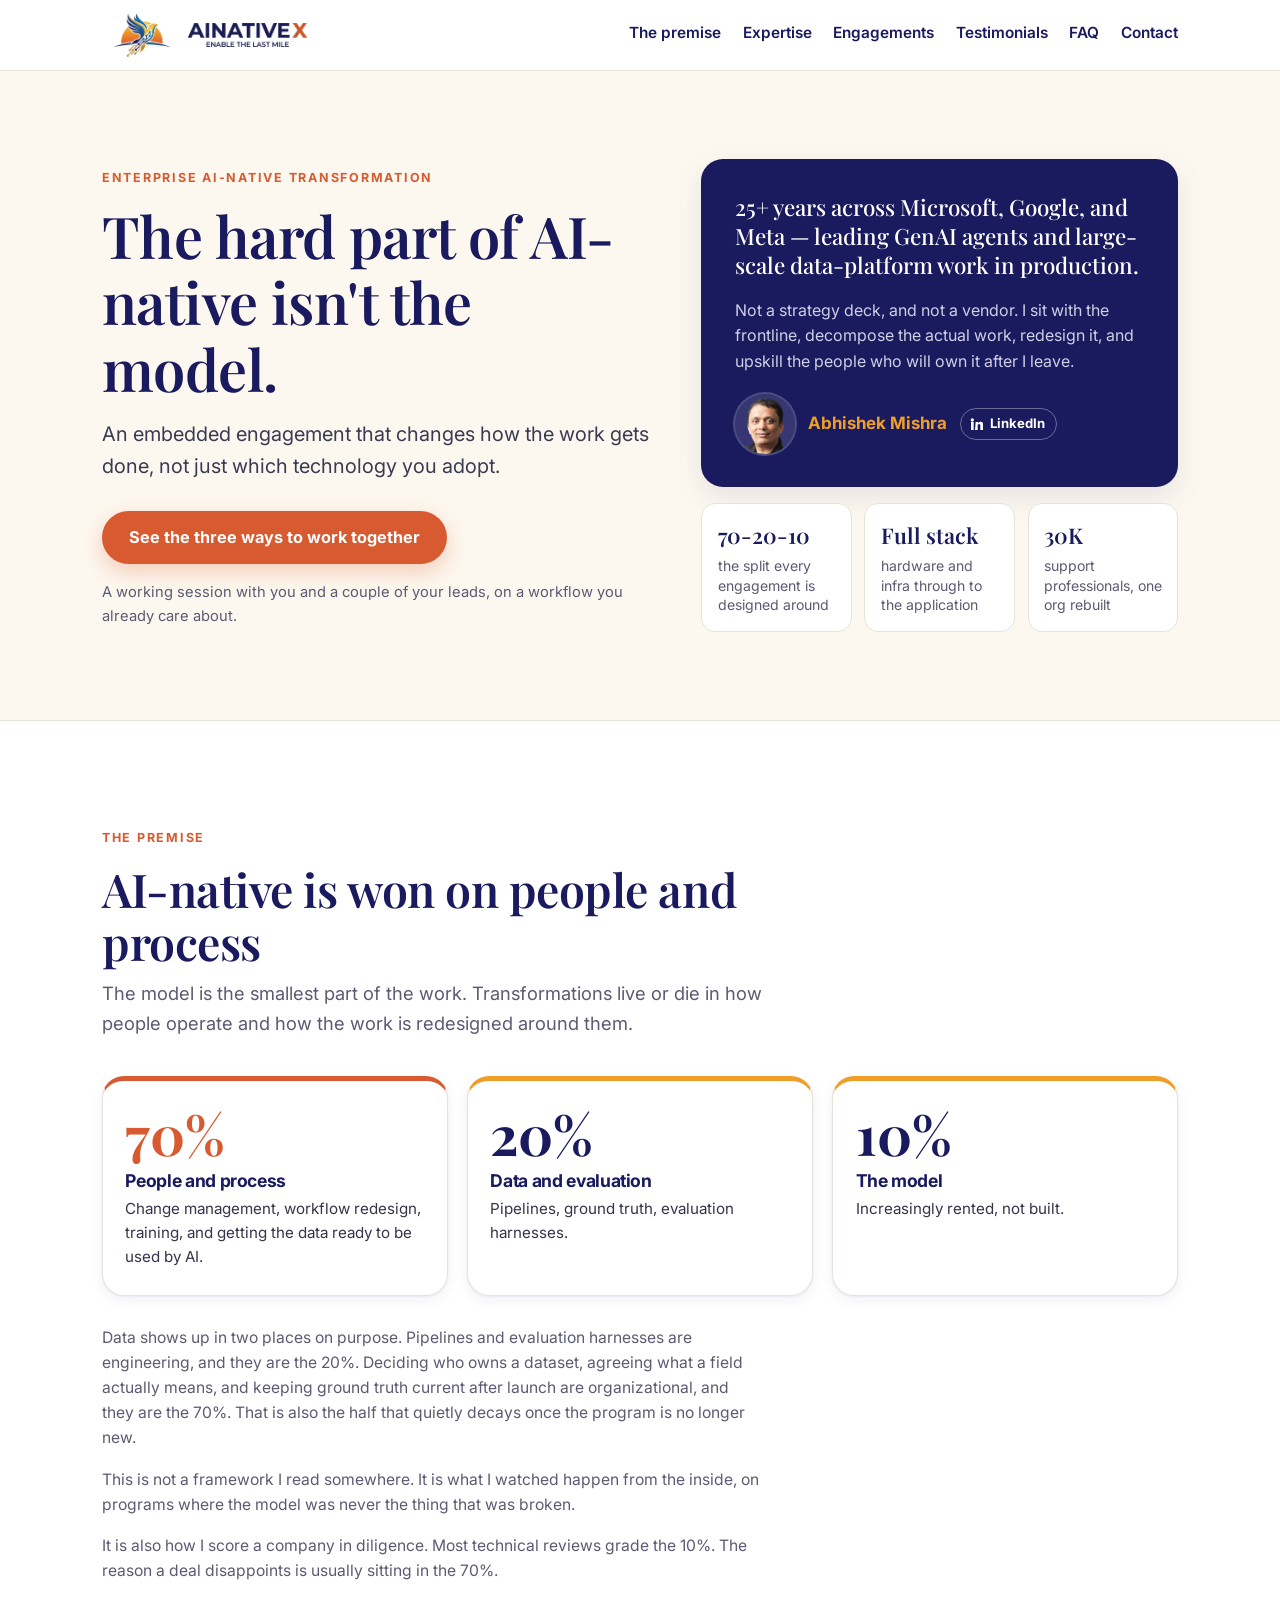
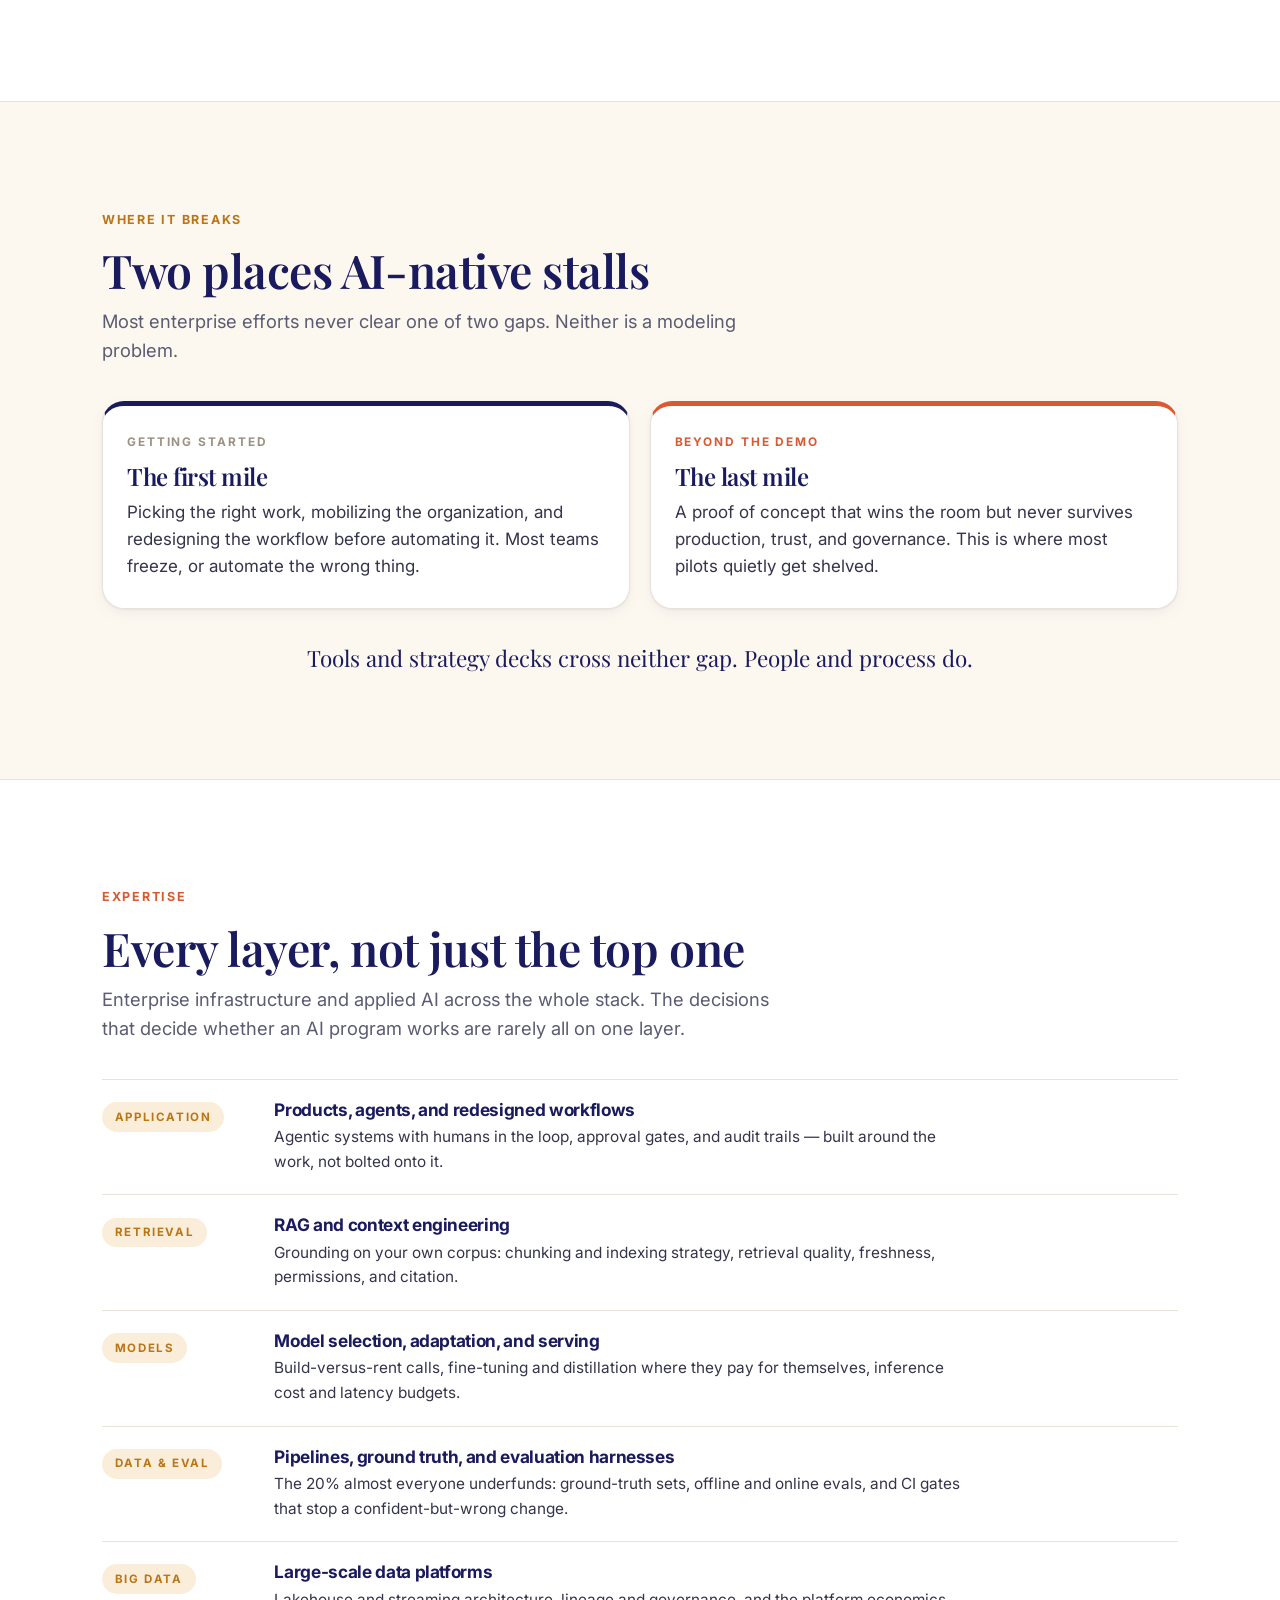
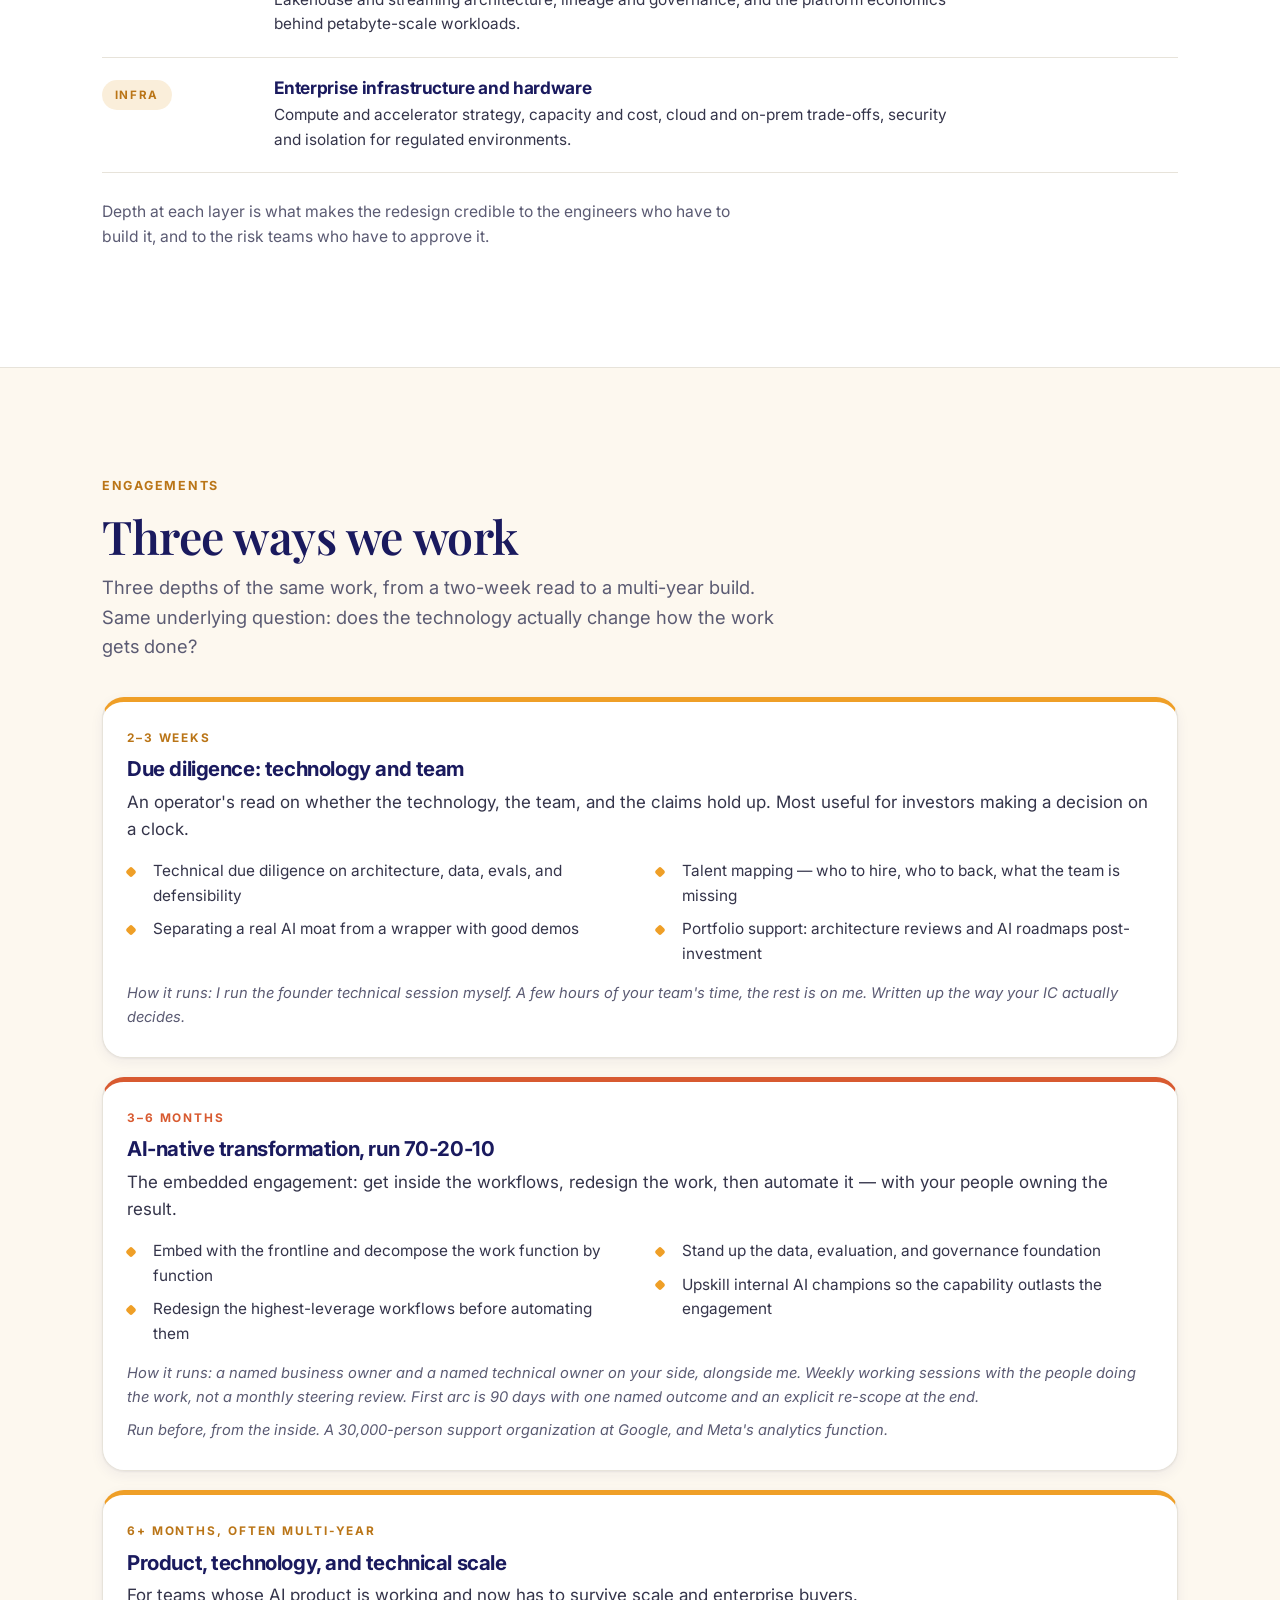
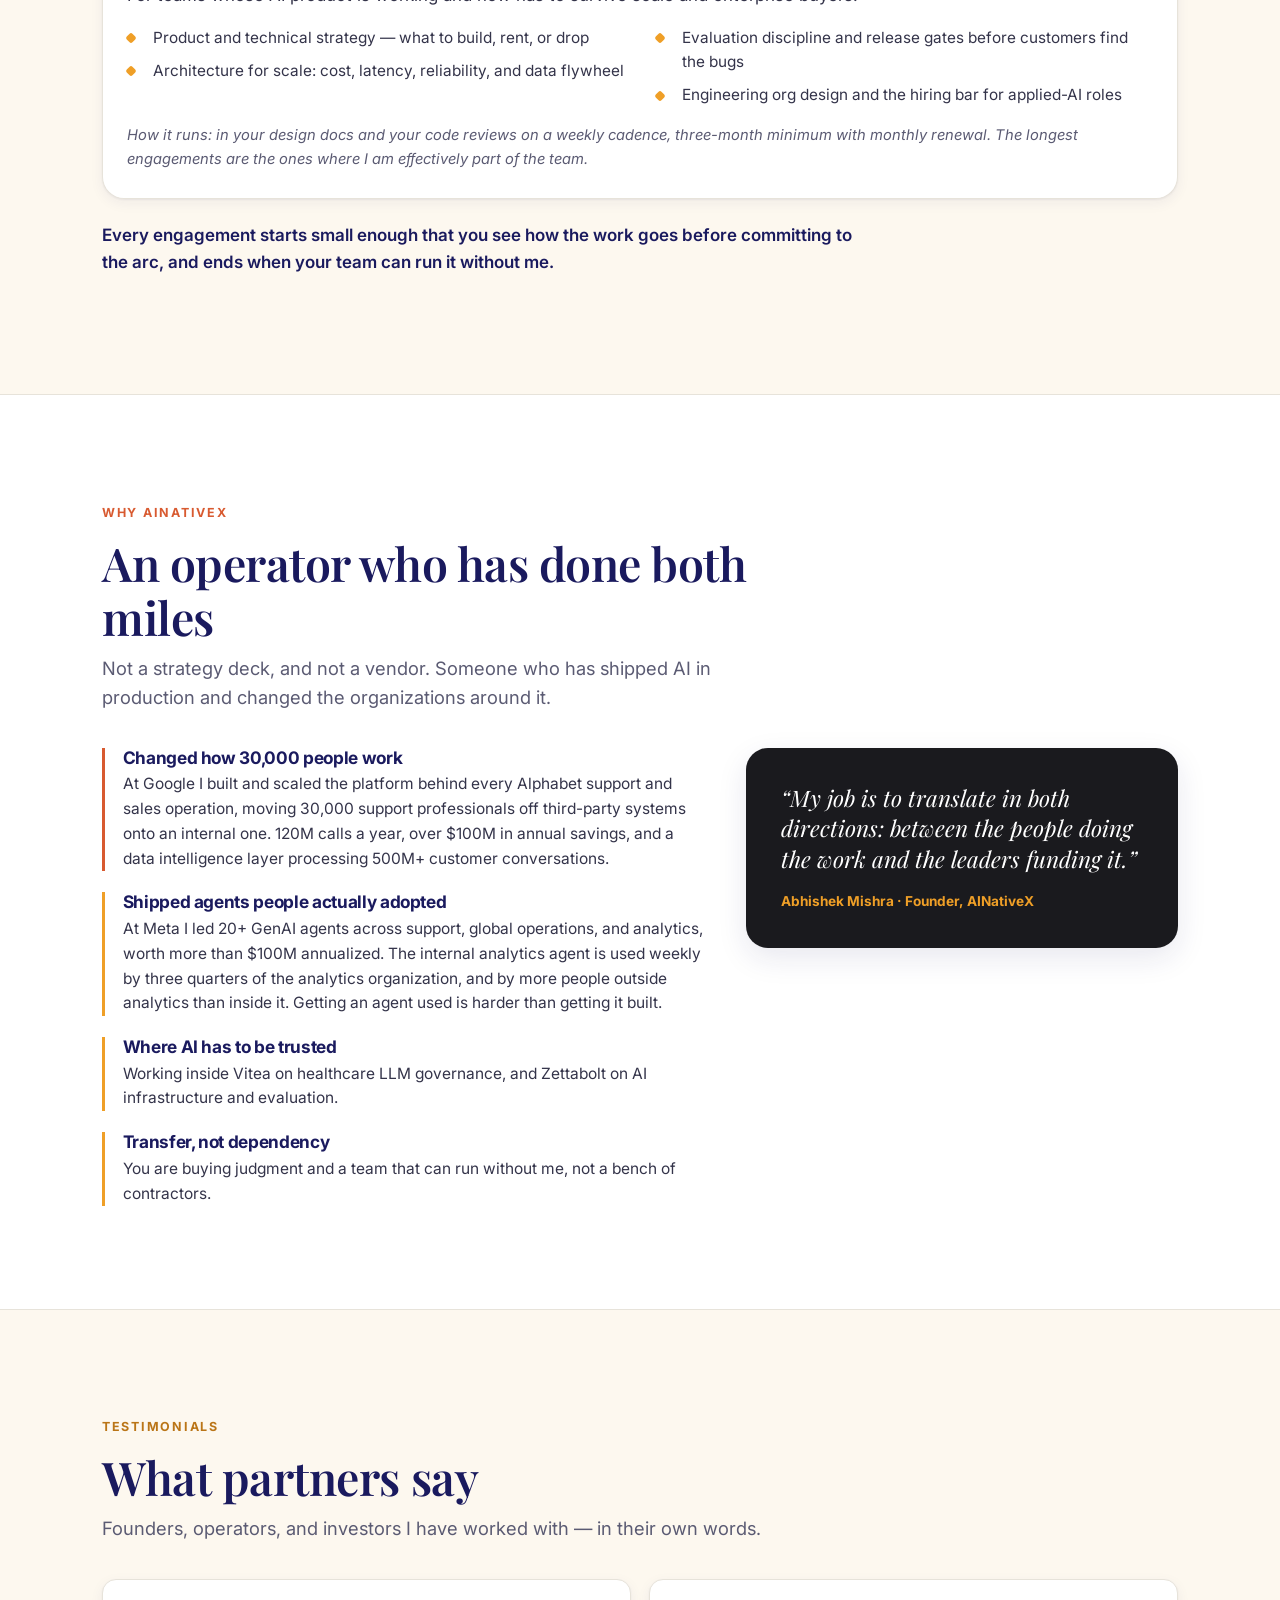
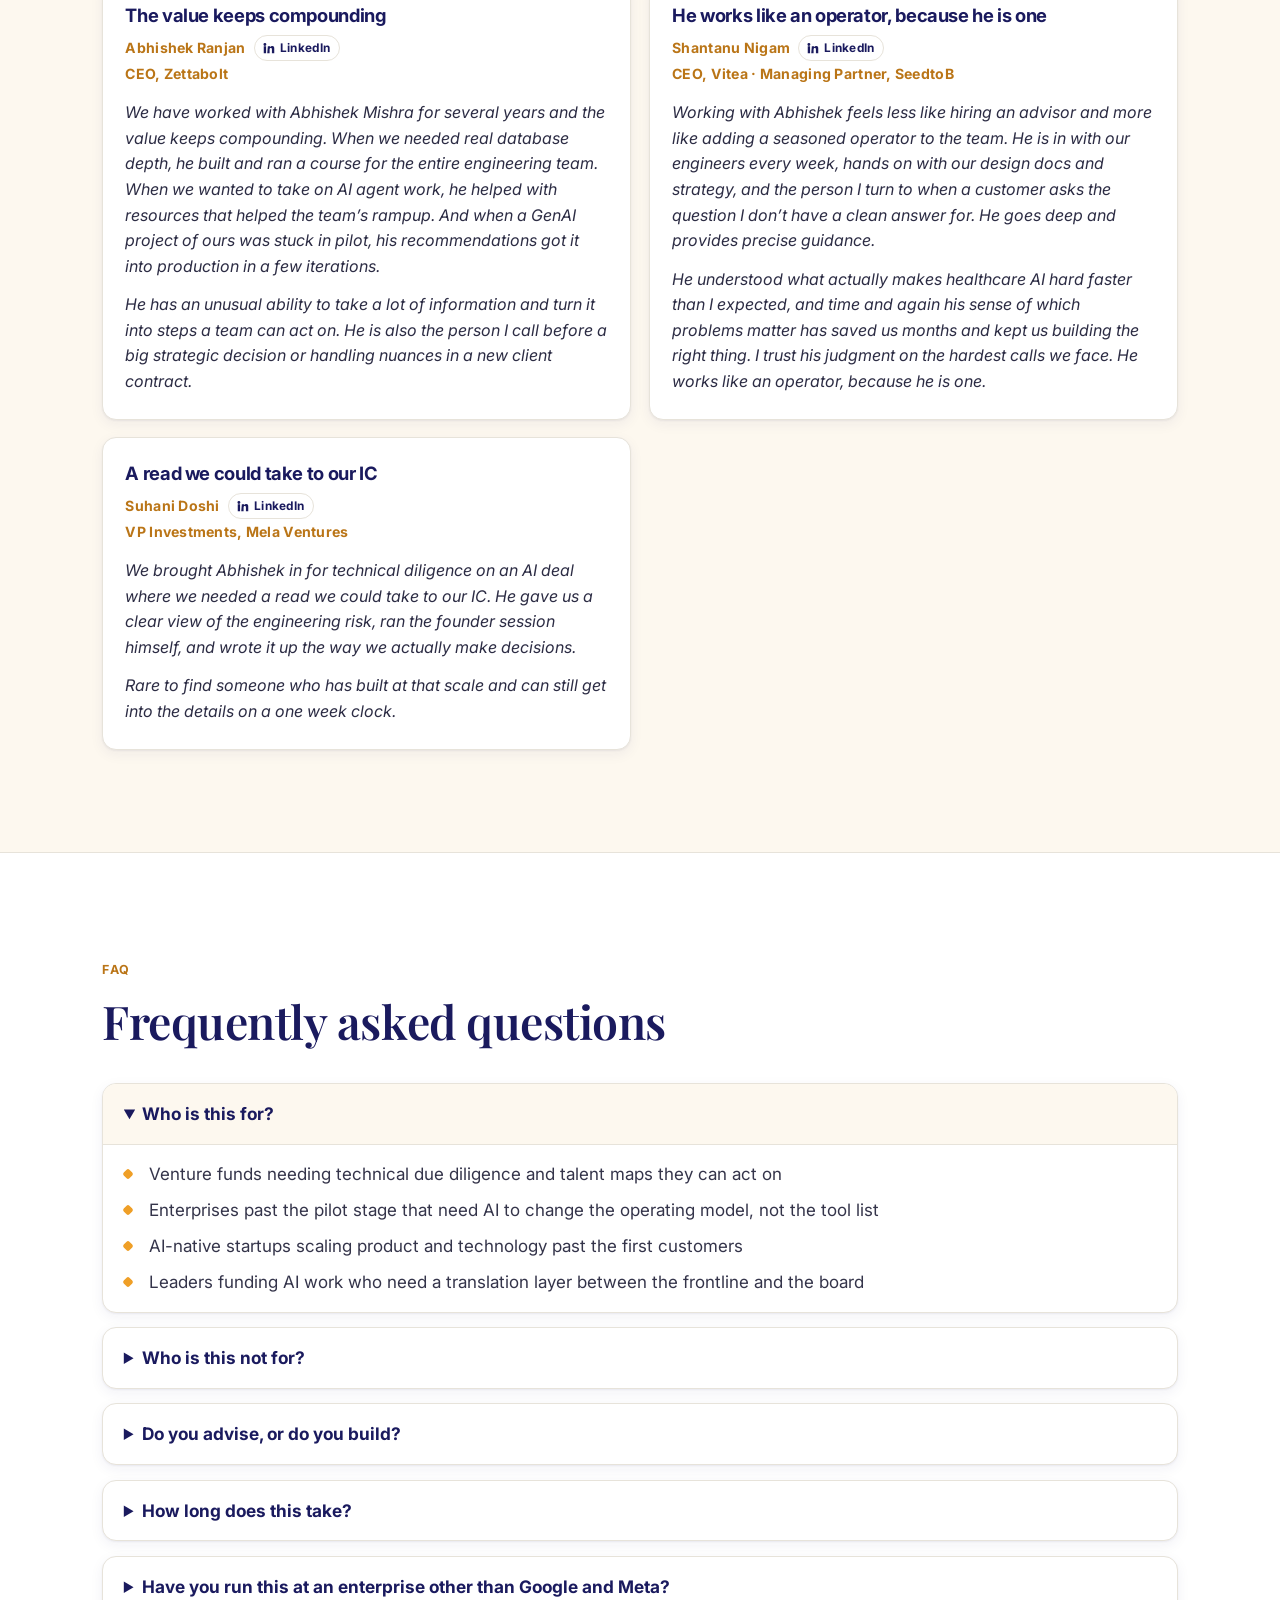
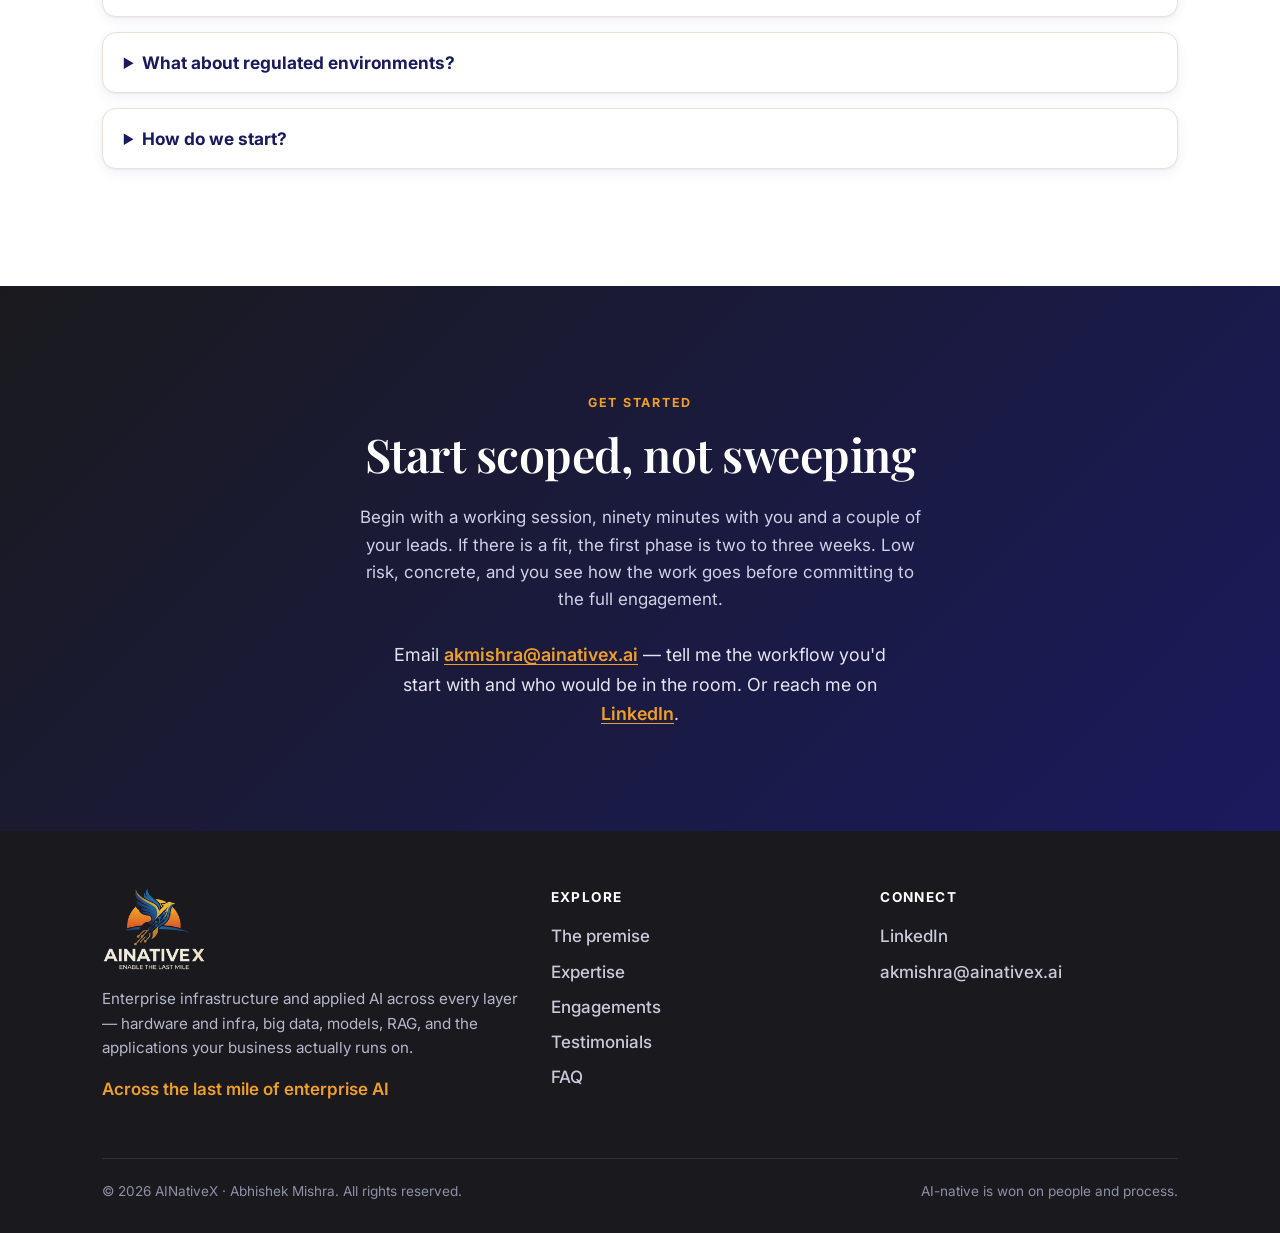
==== commit af8b7766: "Move data readiness into the 70% and explain the split The 70% card now names getting data ready as " ====
--- a/index.html
+++ b/index.html
@@ -159,7 +159,7 @@
           <li class="split-item split-item--lead">
             <span class="split-num">70%</span>
             <h3>People and process</h3>
-            <p>Change management, workflow redesign, training.</p>
+            <p>Change management, workflow redesign, training, and getting the data ready to be used by AI.</p>
           </li>
           <li class="split-item">
             <span class="split-num">20%</span>
@@ -173,6 +173,14 @@
           </li>
         </ul>
 
+        <p class="note">
+          Data shows up in two places on purpose. Pipelines and evaluation
+          harnesses are engineering, and they are the 20%. Deciding who owns a
+          dataset, agreeing what a field actually means, and keeping ground
+          truth current after launch are organizational, and they are the 70%.
+          That is also the half that quietly decays once the program is no
+          longer new.
+        </p>
         <p class="note">
           This is not a framework I read somewhere. It is what I watched happen
           from the inside, on programs where the model was never the thing that
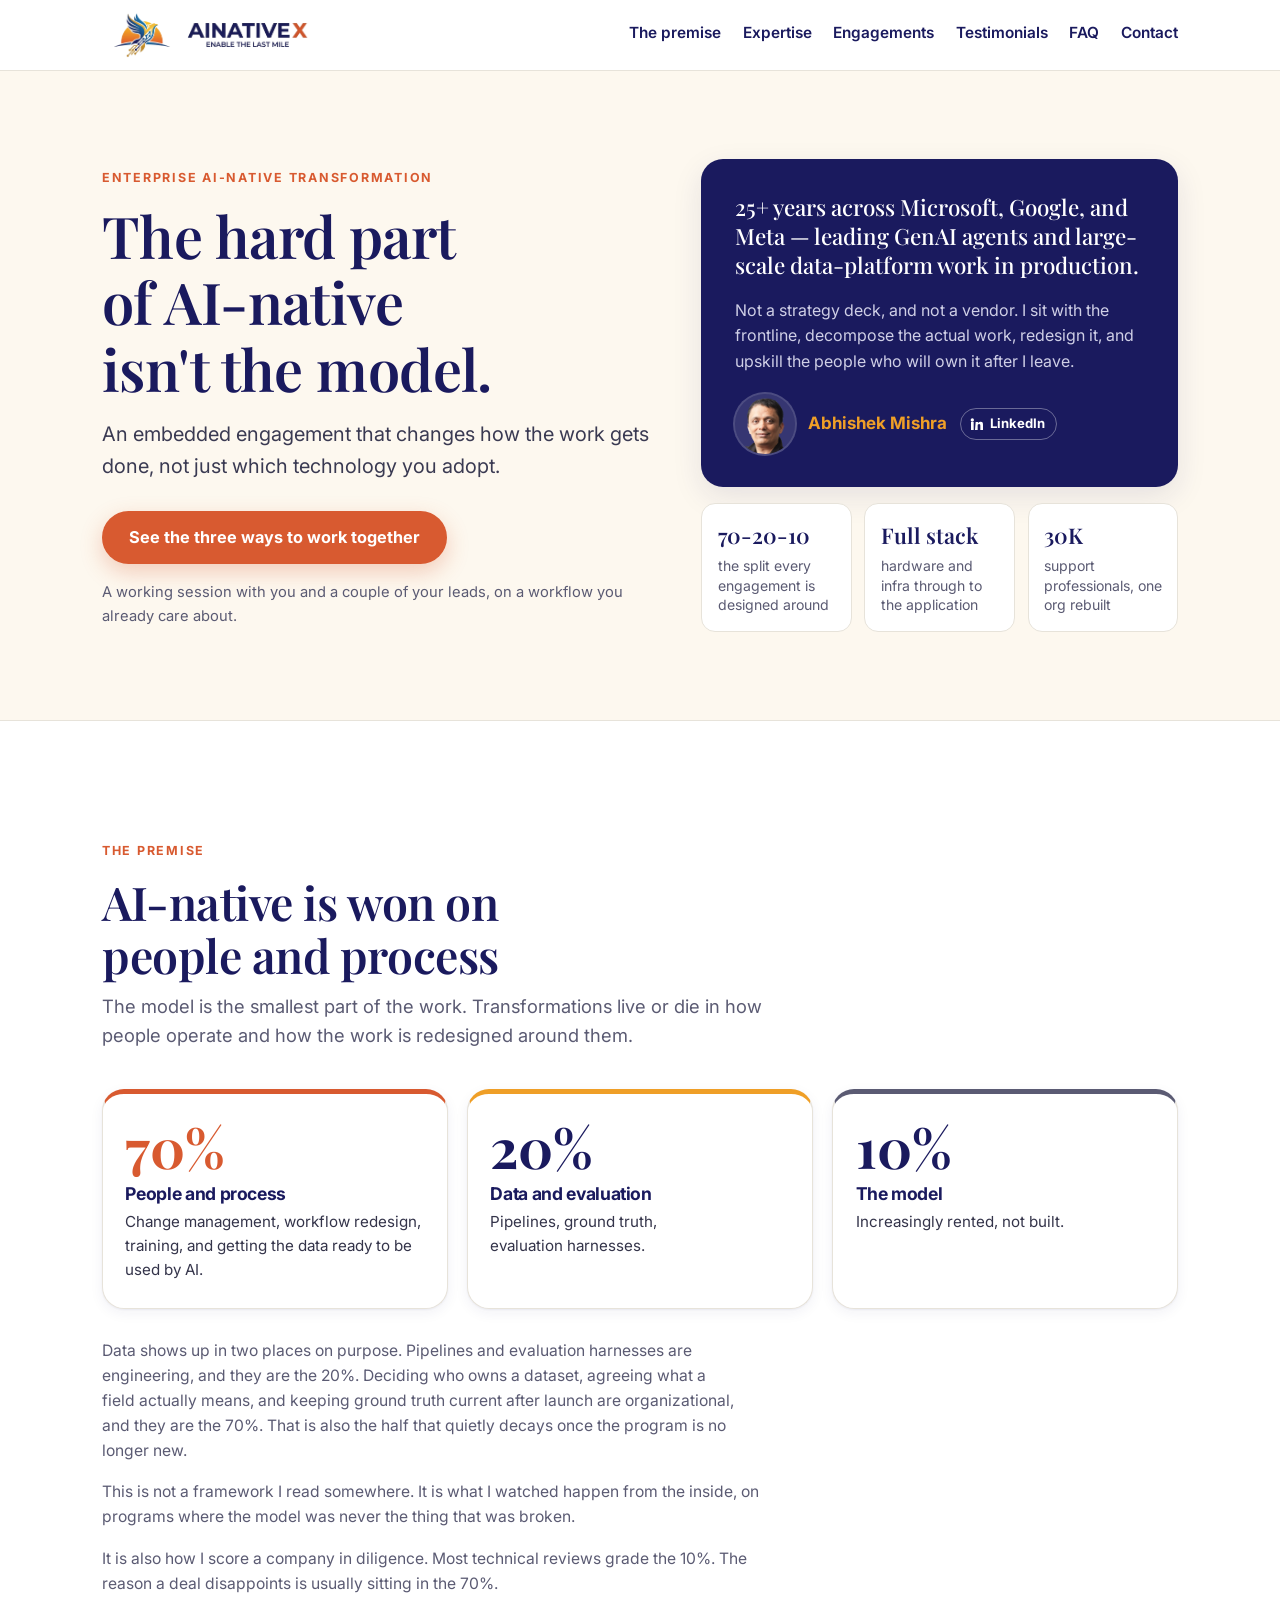
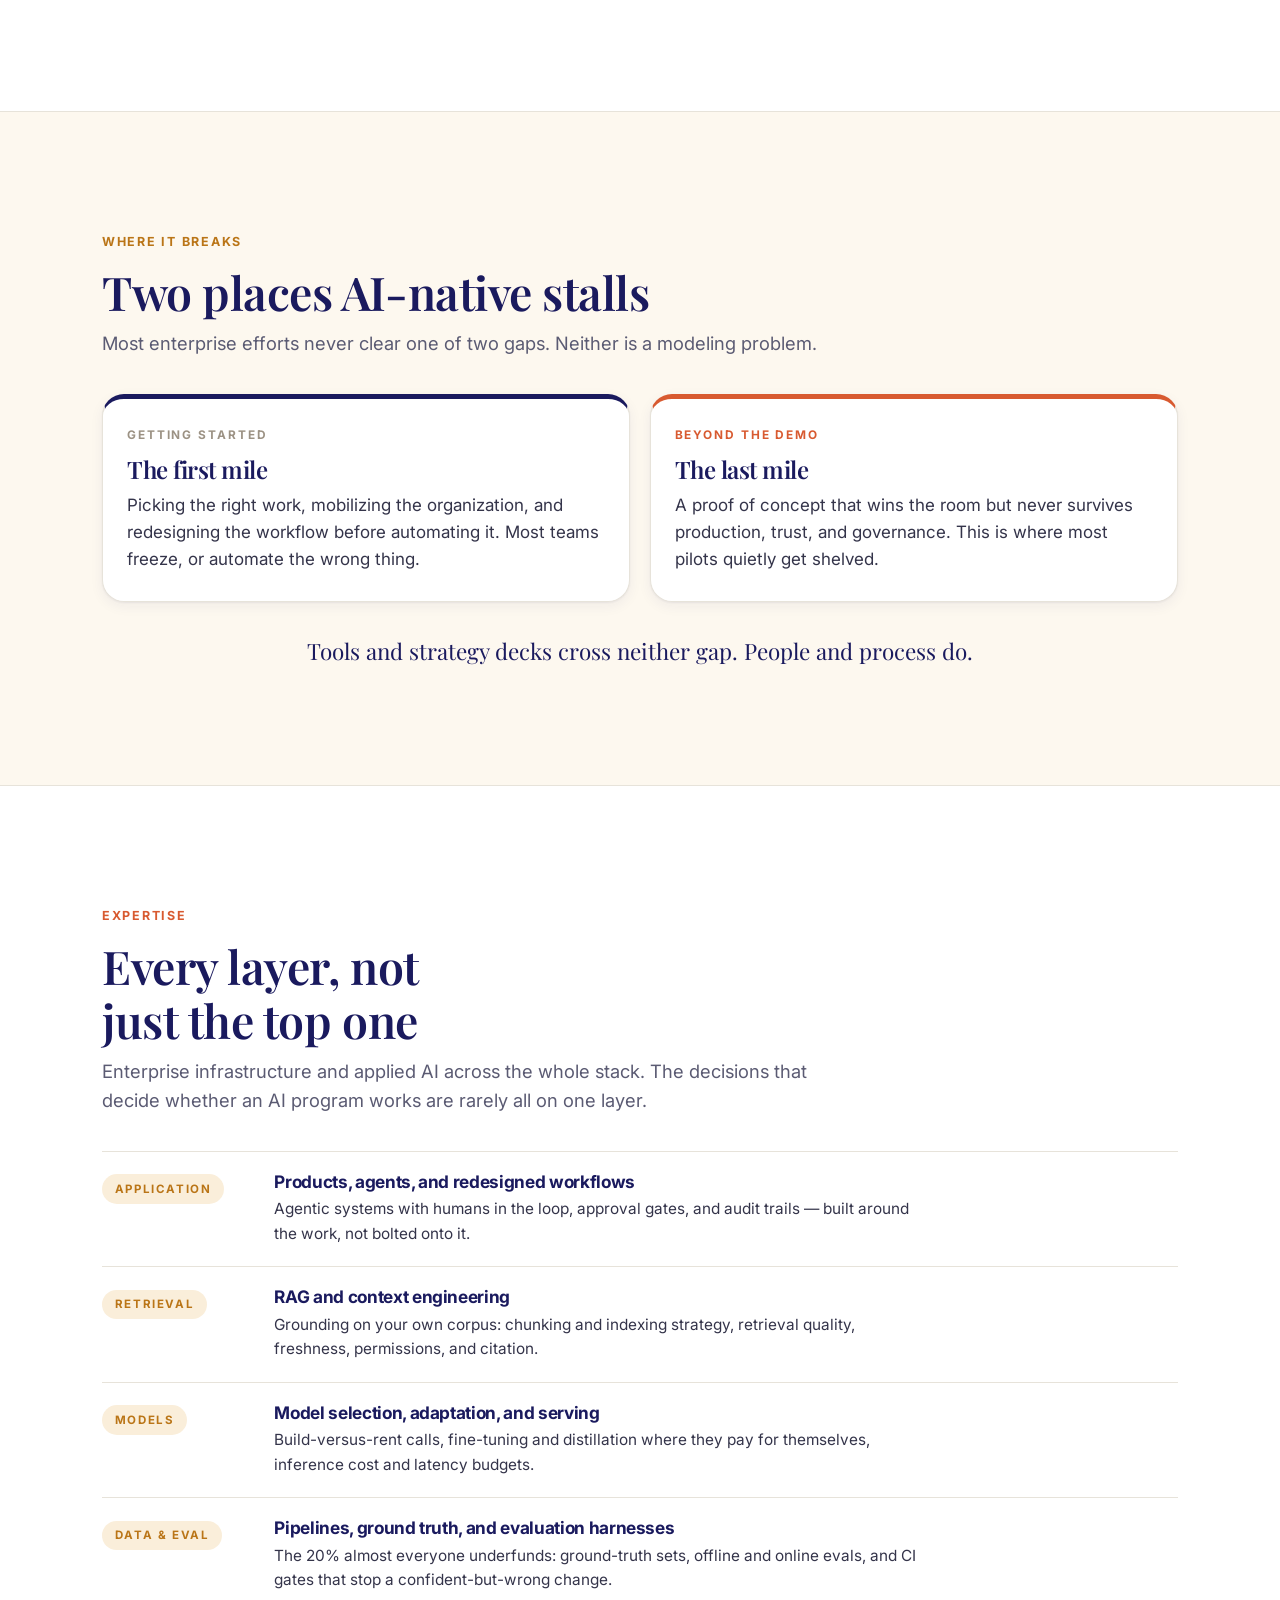
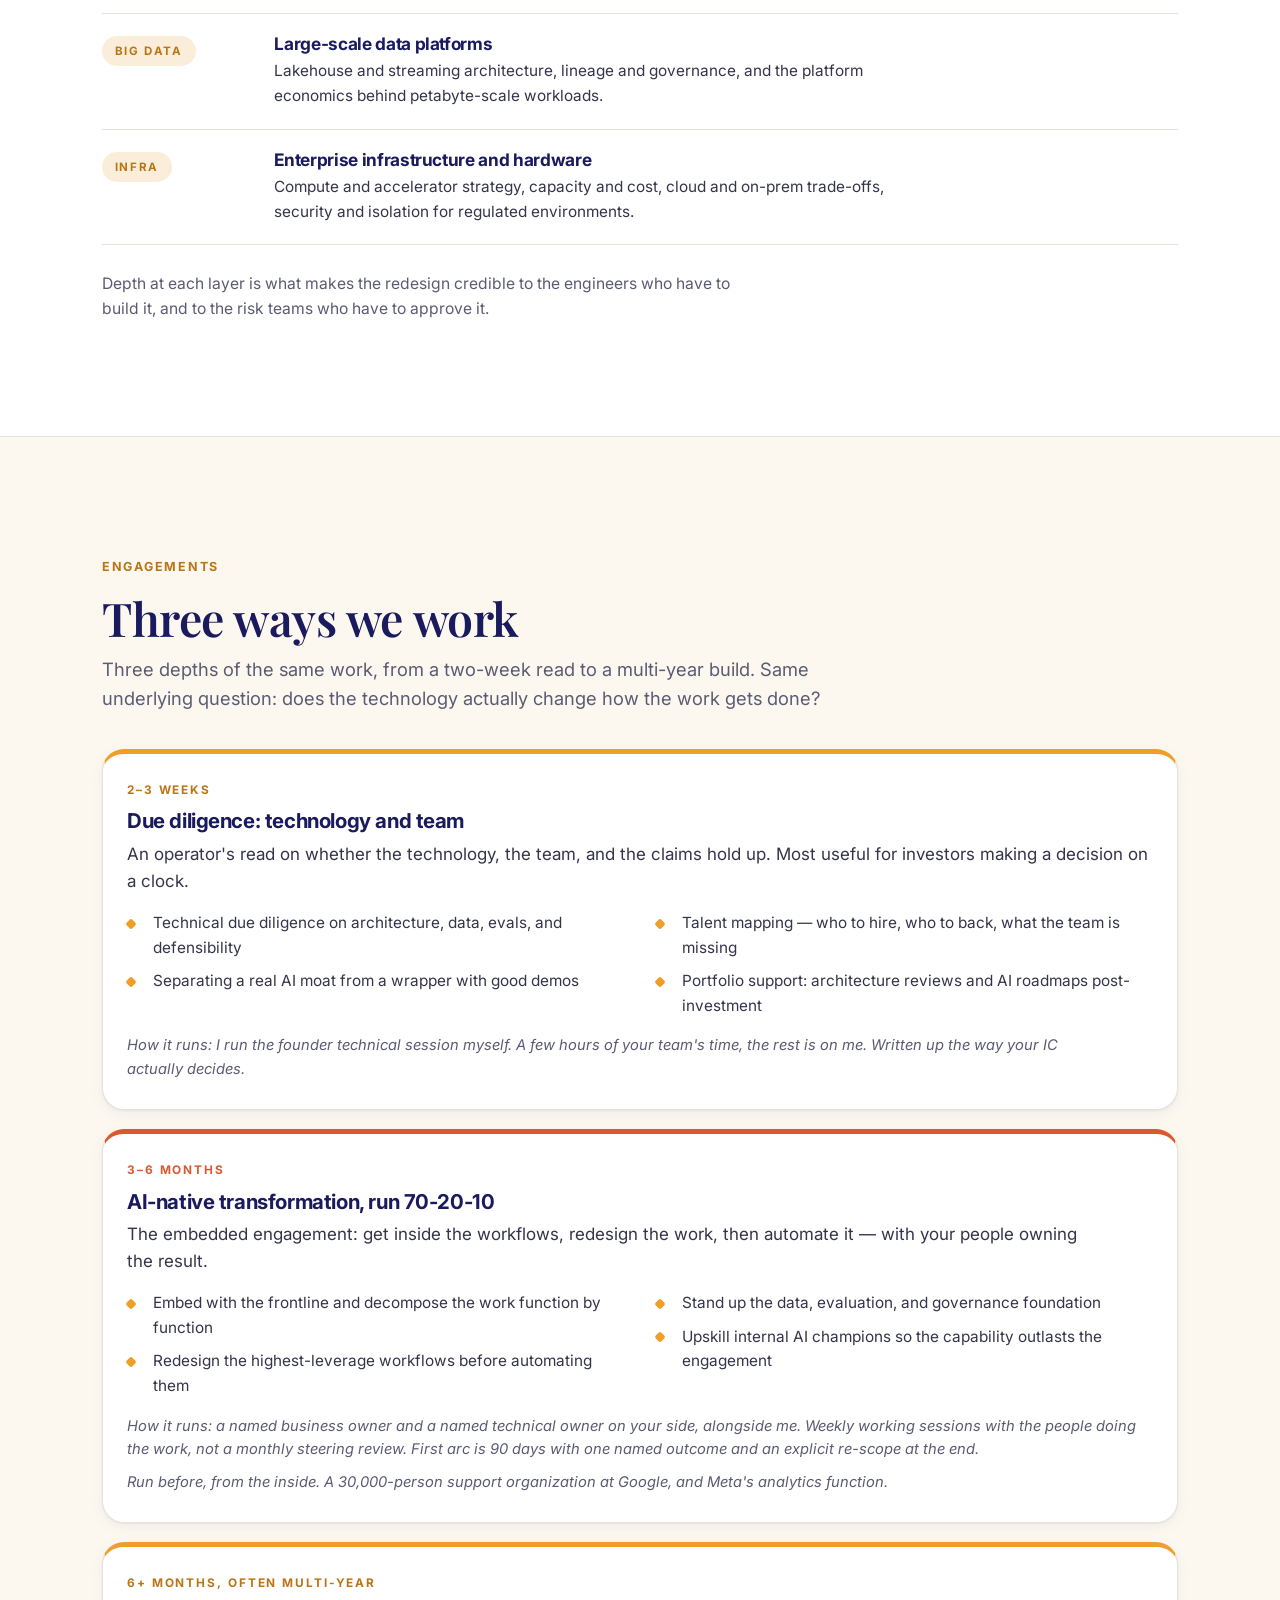
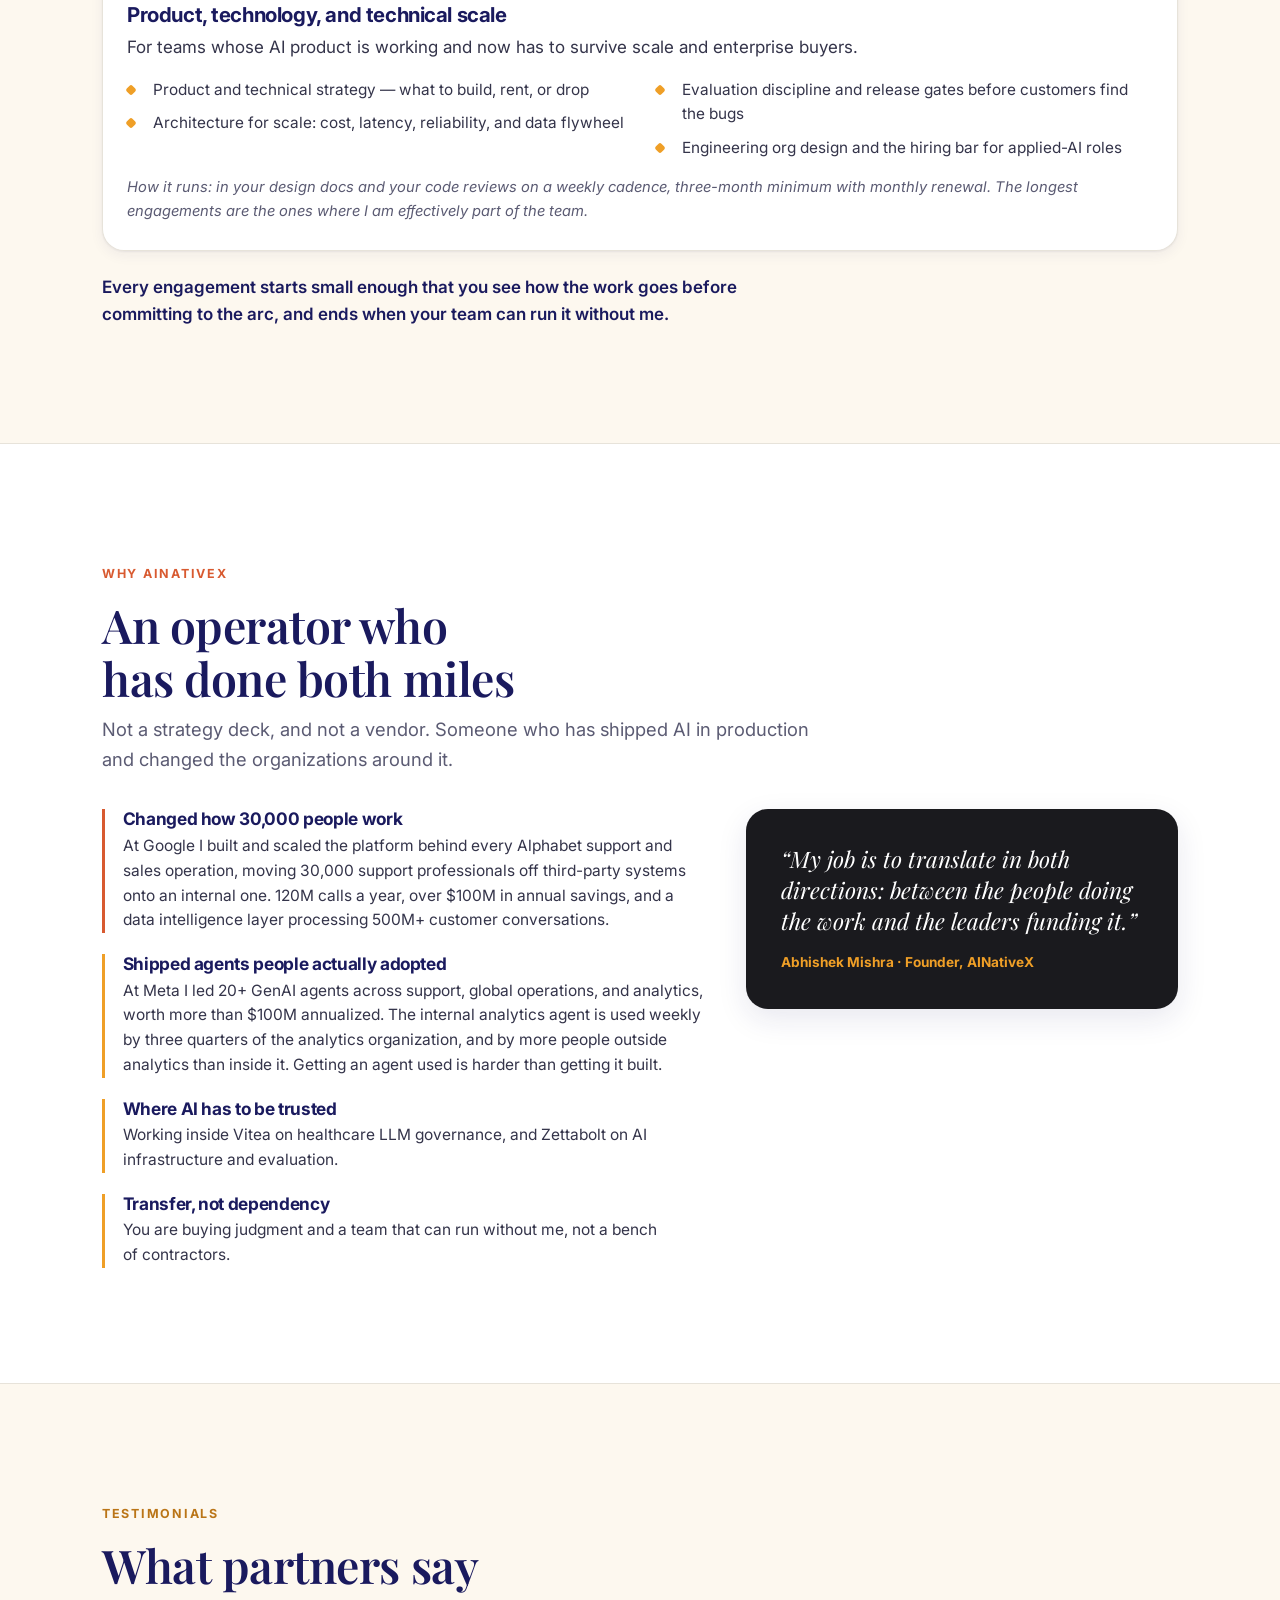
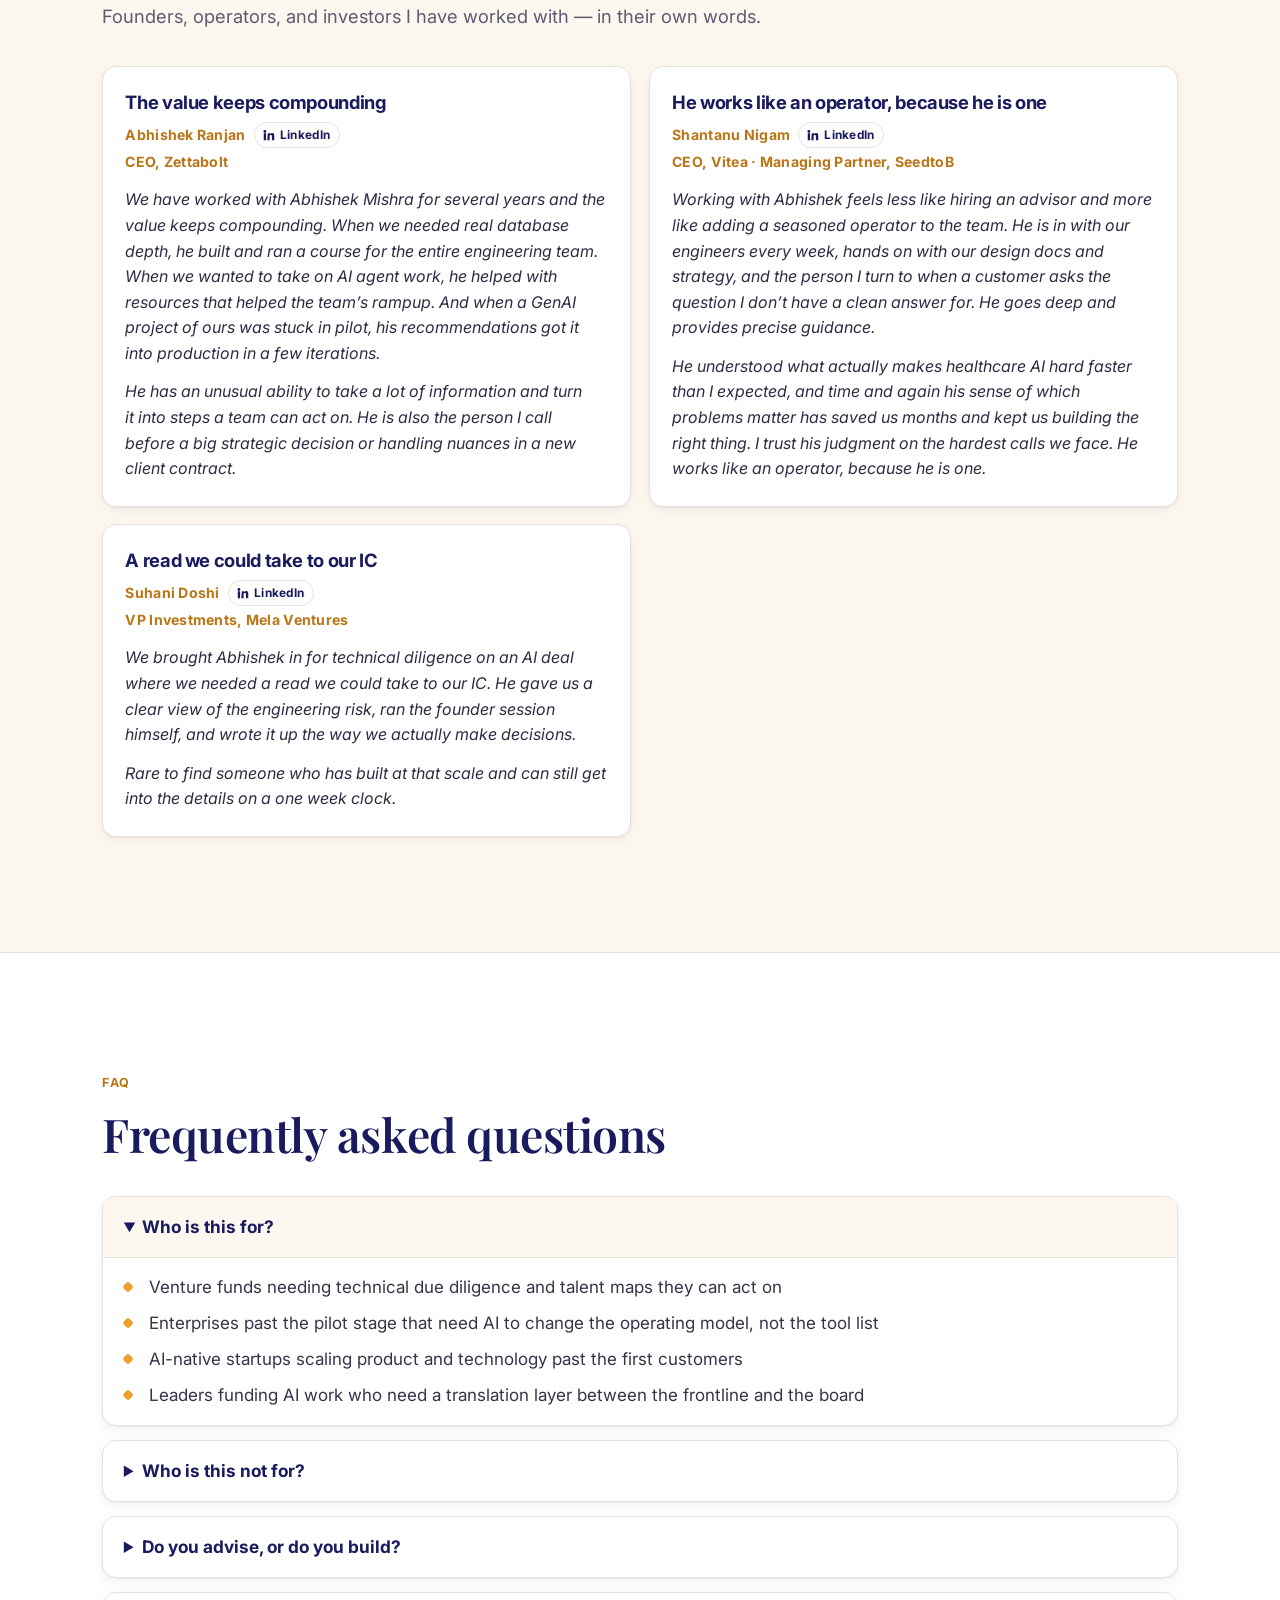
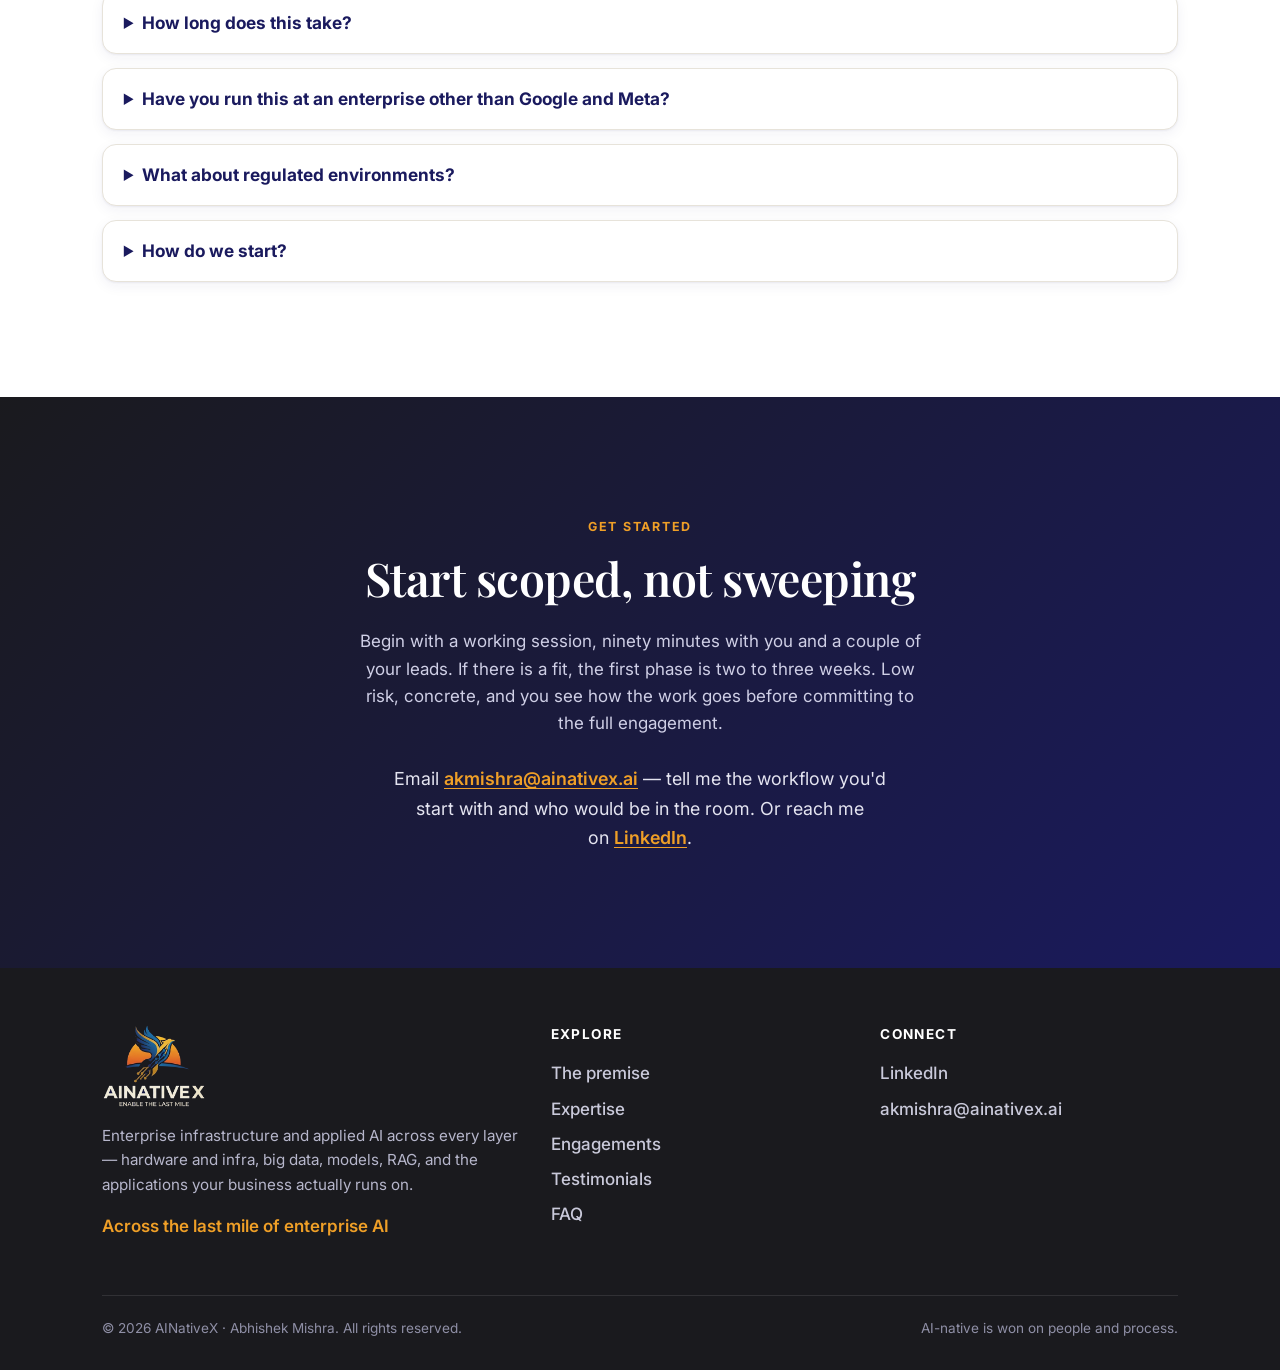
==== commit 2a4eb100: "Give the 10% card a neutral accent so colour carries the weighting The 20% and 10% cards both used a" ====
--- a/index.html
+++ b/index.html
@@ -166,7 +166,7 @@
             <h3>Data and evaluation</h3>
             <p>Pipelines, ground truth, evaluation harnesses.</p>
           </li>
-          <li class="split-item">
+          <li class="split-item split-item--minor">
             <span class="split-num">10%</span>
             <h3>The model</h3>
             <p>Increasingly rented, not built.</p>
@@ -636,6 +636,11 @@
             modes, and those are consistent across companies. What I do not bring
             is a bench of consultants, which is the point.
           </p>
+          <p>
+            What I have run as an outside advisor is narrower and real:
+            healthcare LLM governance inside Vitea, AI infrastructure and
+            evaluation at Zettabolt. Smaller stages, same method.
+          </p>
         </details>
         <details class="faq-item">
           <summary>What about regulated environments?</summary>
--- a/assets/css/styles.css
+++ b/assets/css/styles.css
@@ -53,17 +53,29 @@
 img { max-width: 100%; height: auto; display: block; }
 a { color: var(--coral); text-decoration: none; }
 a:hover { text-decoration: underline; }
-h1, h2, h3 { color: var(--navy); line-height: 1.15; letter-spacing: -.02em; margin: 0 0 .5em; }
+/* text-wrap: balance evens out the last line of a heading instead of leaving a
+   one-word orphan under a nearly-full line. Body copy gets `pretty`, which only
+   polices the final line and so stays cheap on long paragraphs. */
+h1, h2, h3 { color: var(--navy); line-height: 1.15; letter-spacing: -.02em; margin: 0 0 .5em; text-wrap: balance; }
 h1, h2 { font-family: var(--font-display); font-weight: 600; letter-spacing: -.01em; }
 h1 { font-size: clamp(2.2rem, 5vw, 3.6rem); }
 h2 { font-size: clamp(1.9rem, 3.8vw, 2.9rem); }
 h3 { font-size: 1.25rem; font-weight: 700; }
-p  { margin: 0 0 1rem; }
+p  { margin: 0 0 1rem; text-wrap: pretty; }
 
 /* ---------- Layout helpers ---------- */
 .container { width: 100%; max-width: var(--container); margin-inline: auto; padding-inline: 22px; }
 [id] { scroll-margin-top: 84px; }
-.section { padding: clamp(56px, 8vw, 104px) 0; }
+/* Vertical rhythm comes from one place. The section owns the space between
+   bands; the last block inside it drops its trailing margin so the two don't
+   compound into a void. The `.container` line is the one that actually bites —
+   a section's only direct child is the container, so the trailing paragraph is
+   a grandchild, not a child. */
+section { padding-block: clamp(72px, 9vw, 128px); }
+section > *:last-child { margin-bottom: 0; }
+section > .container > *:last-child { margin-bottom: 0; }
+/* The hero's own grid supplies its padding, so it opts out instead of doubling. */
+.hero { padding-block: 0; }
 .eyebrow {
   display: inline-block; font-size: .78rem; font-weight: 700; letter-spacing: .14em;
   text-transform: uppercase; color: var(--deep-amber); margin-bottom: .9rem;
@@ -73,9 +85,12 @@
 .lead { font-size: 1.15rem; color: var(--muted); }
 .sr-only { position: absolute; width: 1px; height: 1px; padding: 0; margin: -1px; overflow: hidden; clip: rect(0,0,0,0); border: 0; }
 .section--tint { background: var(--cream-soft); border-block: 1px solid var(--line); }
-.section-head { max-width: 62ch; margin-bottom: 2.2rem; }
-.section-head h2 { margin-bottom: .6rem; }
-.section-head .lead { margin-bottom: 0; }
+/* Measure is set per element, in ch, so heading and body are each tuned to
+   their own font. A single max-width on the wrapper would measure both in
+   Inter and let the much larger display serif run past the body's edge. */
+.section-head { margin-bottom: 2.2rem; }
+.section-head h2 { max-width: 20ch; margin-bottom: .6rem; }
+.section-head .lead { max-width: 60ch; margin-bottom: 0; }
 .note { max-width: 66ch; color: var(--muted); font-size: .98rem; }
 
 /* Single-line conclusion under a block, in the deck's voice. */
@@ -217,8 +232,11 @@
   background: #fff; border: 1px solid var(--line); border-top: 5px solid var(--amber);
   border-radius: var(--radius-lg); padding: 1.6rem 1.4rem; box-shadow: var(--shadow-sm);
 }
-/* The 70% is the argument of the whole page, so it carries the coral. */
+/* The weights are unequal, so the accent carries the hierarchy before the
+   reader parses a number: coral on the 70%, amber on the 20%, and the palette's
+   desaturated grey-navy on the 10%. All three are existing brand tokens. */
 .split-item--lead { border-top-color: var(--coral); }
+.split-item--minor { border-top-color: var(--muted); }
 .split-num {
   display: block; font-family: var(--font-display); font-weight: 700;
   font-size: clamp(2.6rem, 5vw, 3.4rem); line-height: 1; color: var(--navy);
@@ -260,7 +278,7 @@
   padding: .35rem .8rem; margin-top: .15rem;
 }
 .layer h3 { font-size: 1.08rem; margin-bottom: .35rem; }
-.layer p { margin: 0; color: #34344a; font-size: .96rem; max-width: 70ch; }
+.layer p { margin: 0; color: #34344a; font-size: .96rem; max-width: 66ch; }
 
 /* ---------- Engagements ---------- */
 /* One card per row, ascending by duration, so the depths read top to bottom.
@@ -296,7 +314,7 @@
   margin: 1rem 0 0; font-style: italic; color: var(--muted); font-size: .92rem;
 }
 .how-it-runs + .how-it-runs { margin-top: .6rem; }
-.plans-note { font-weight: 600; color: var(--navy); max-width: 70ch; }
+.plans-note { font-weight: 600; color: var(--navy); max-width: 66ch; }
 
 /* ---------- Why: credentials + pull quote ---------- */
 .why-grid { display: grid; grid-template-columns: 1.4fr 1fr; gap: clamp(1.6rem, 3vw, 2.6rem); align-items: start; }
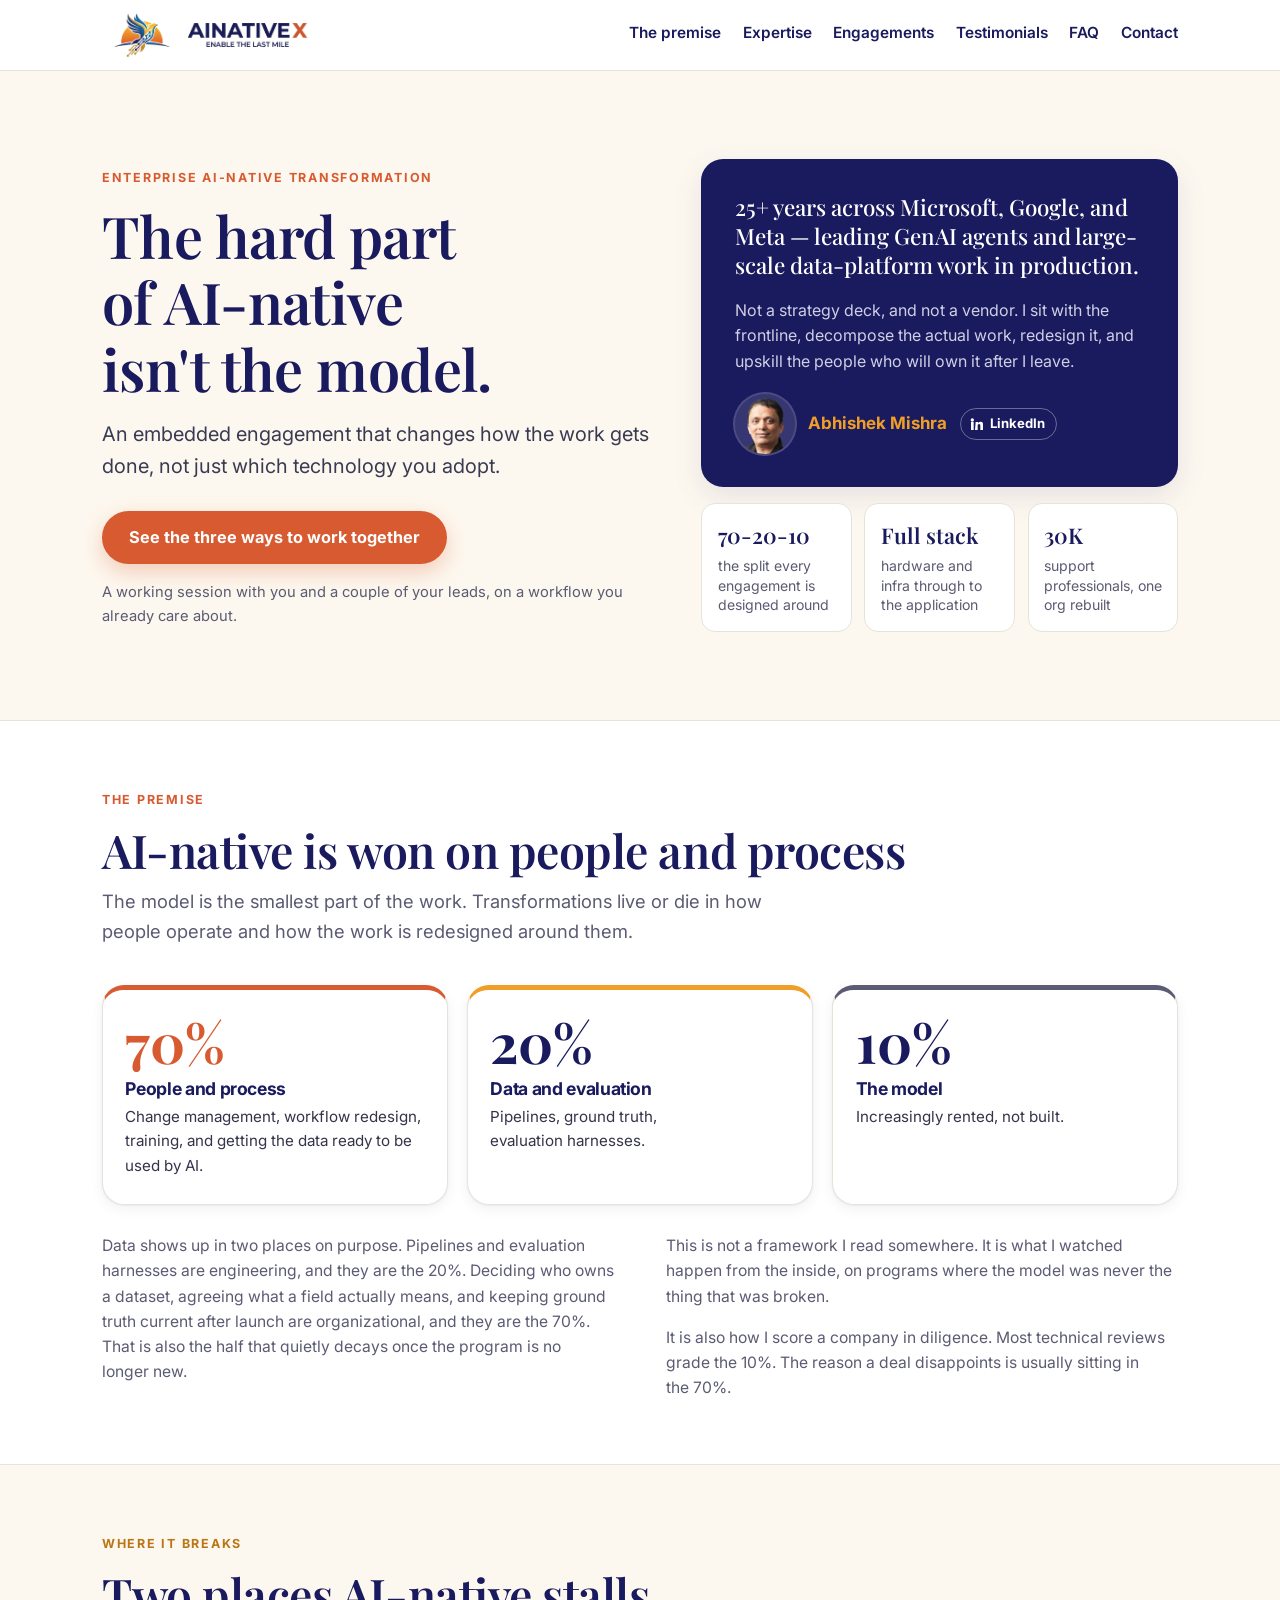
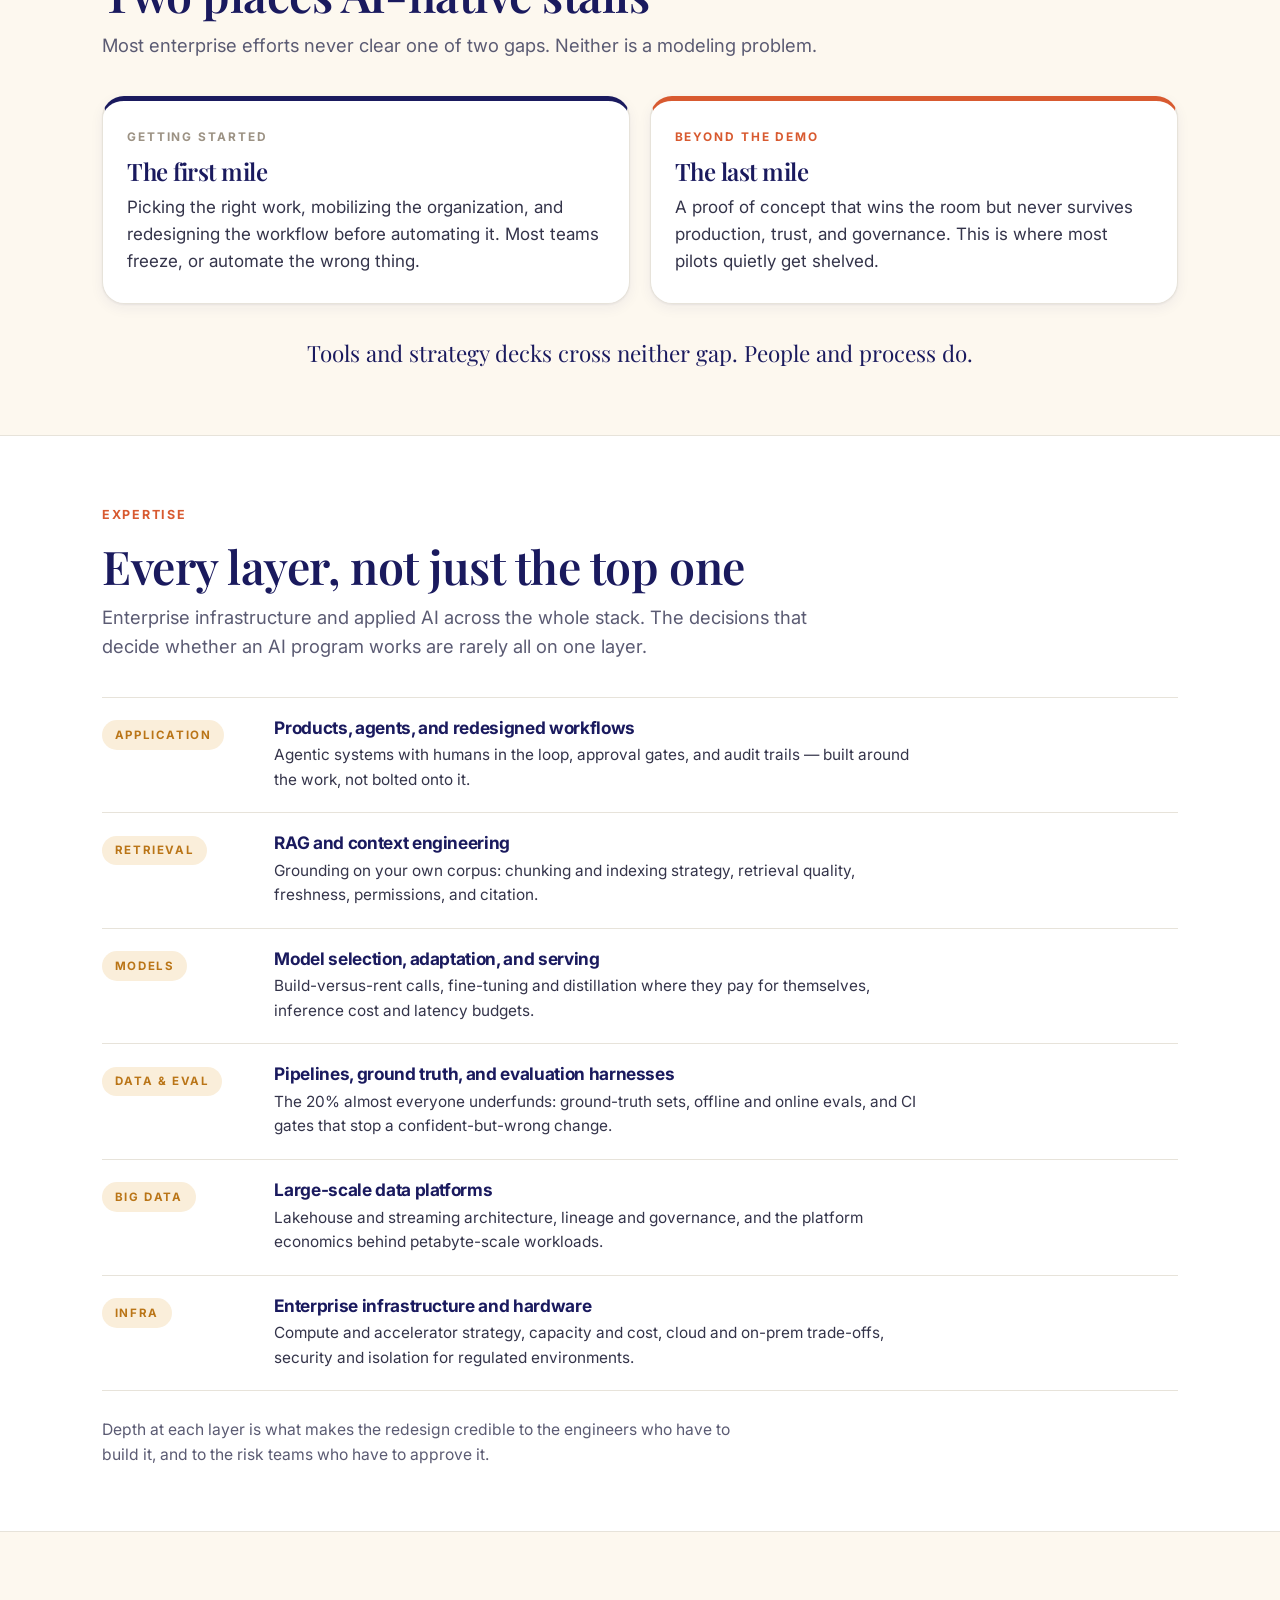
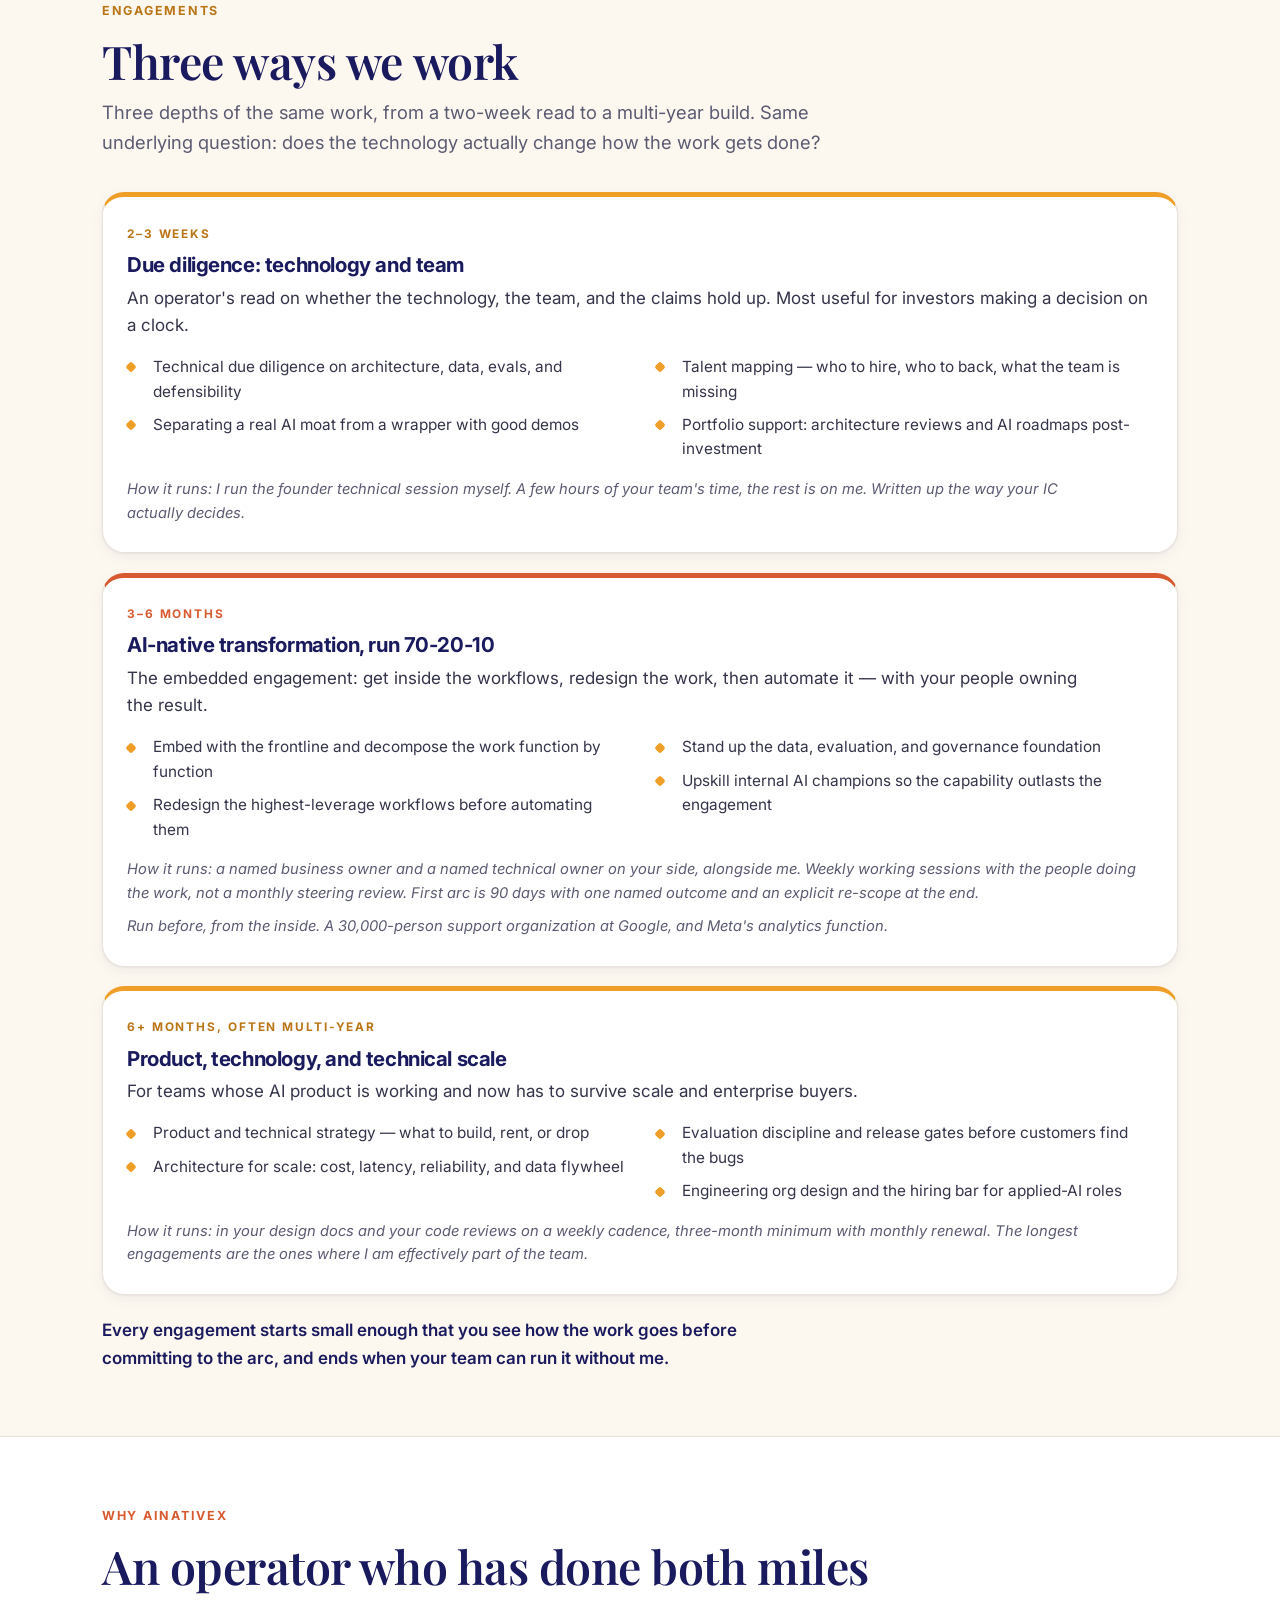
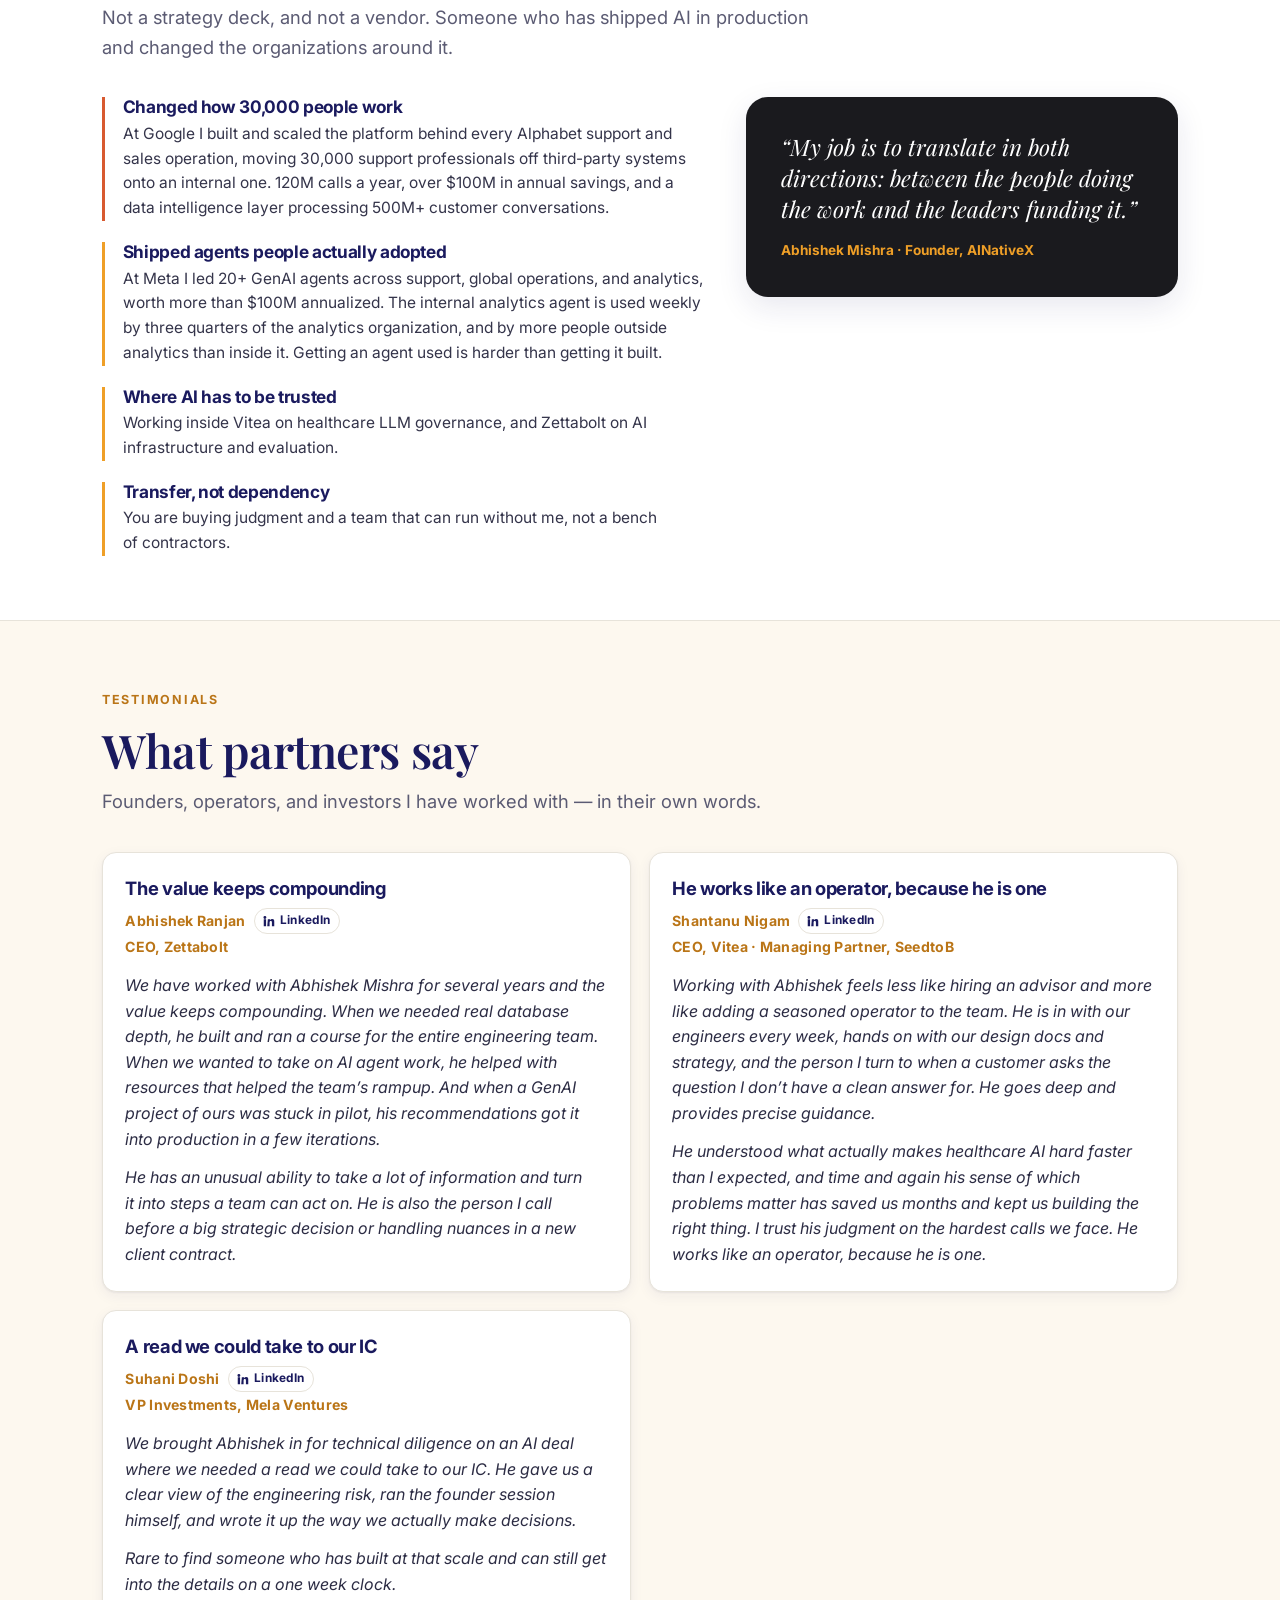
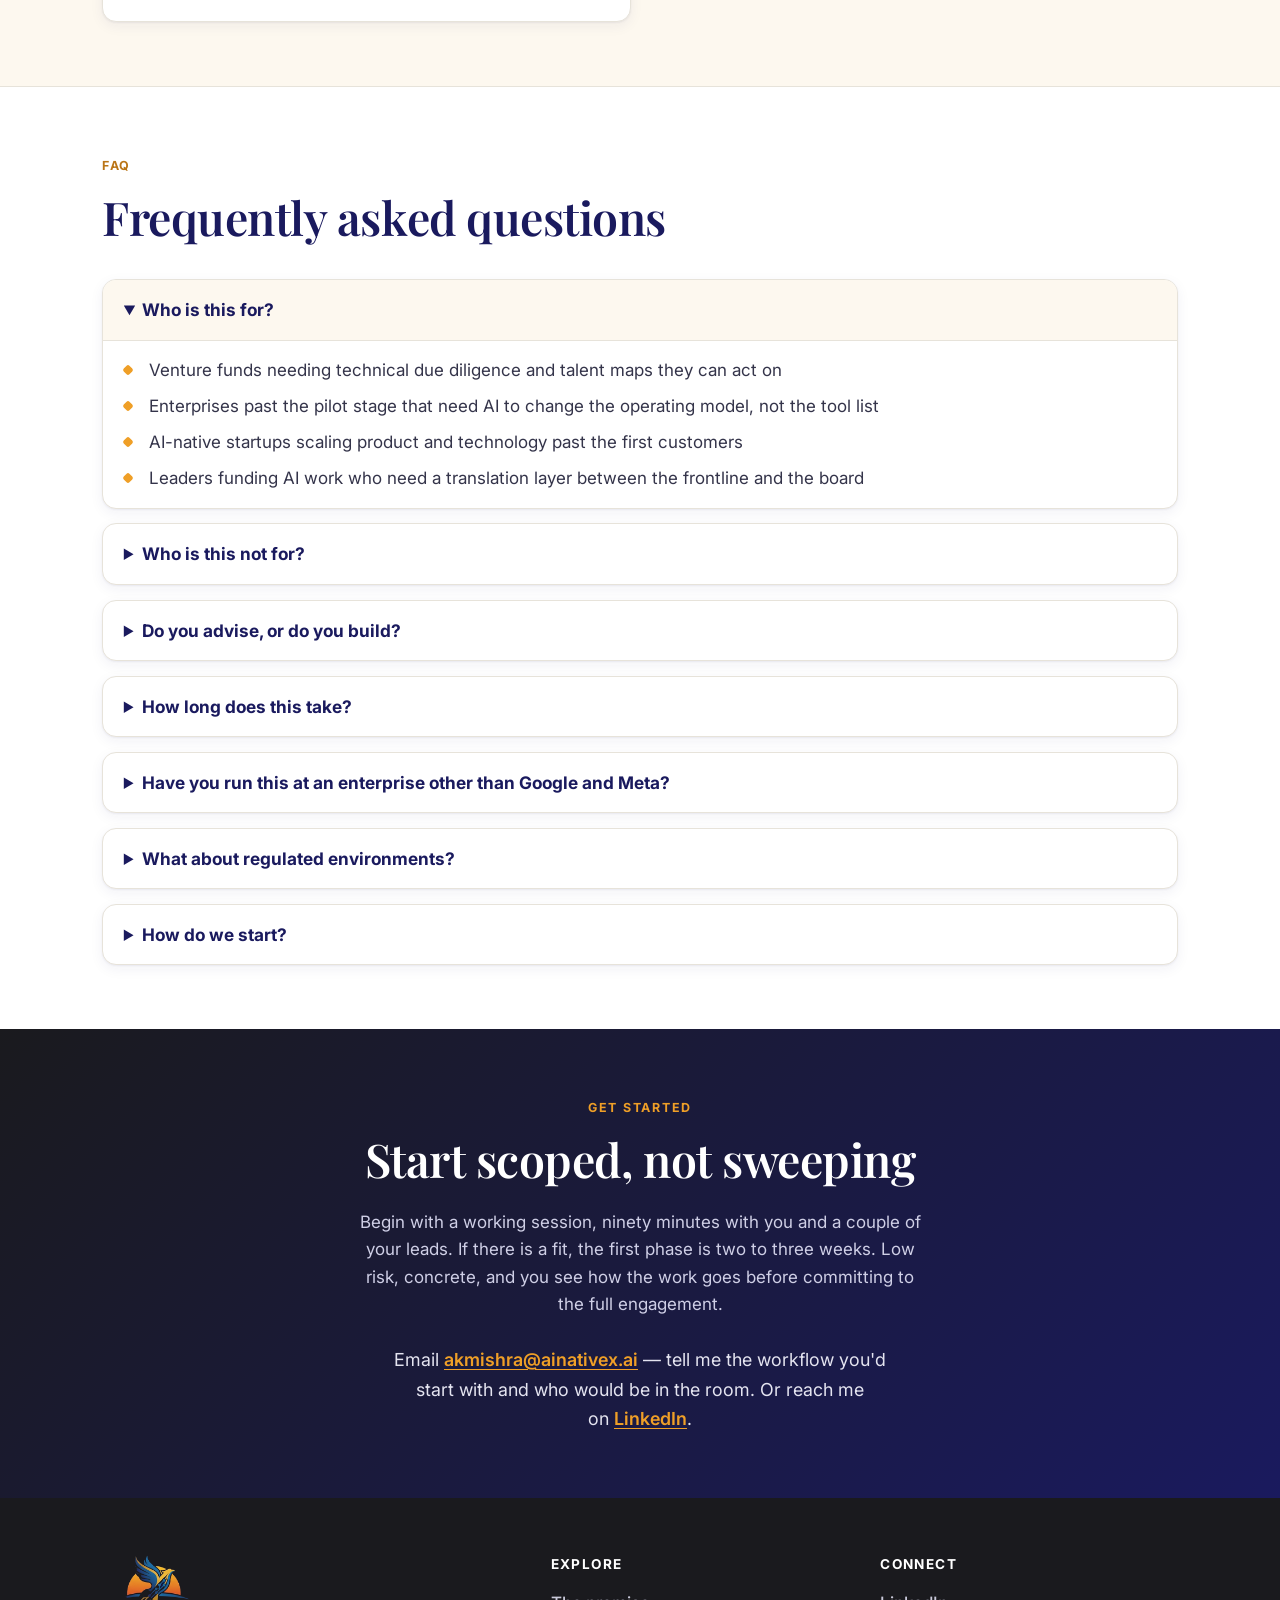
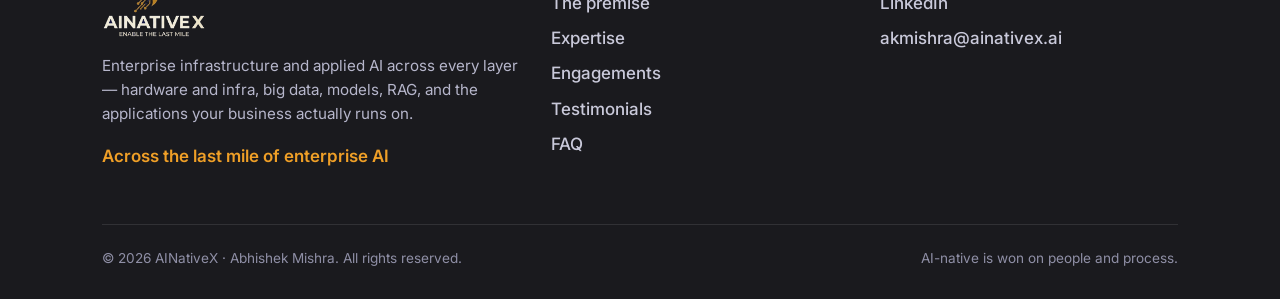
==== commit d2e5b7ae: "Reclaim wasted space: half-gap section padding, wider heading measure, two-column commentary Three r" ====
--- a/index.html
+++ b/index.html
@@ -41,9 +41,9 @@
     "@context": "https://schema.org",
     "@type": "ProfessionalService",
     "name": "AINativeX",
-    "url": "https://akm98074.github.io/AINativeX/",
-    "logo": "https://akm98074.github.io/AINativeX/assets/img/logo-primary.png",
-    "image": "https://akm98074.github.io/AINativeX/assets/img/og-image.png",
+    "url": "https://ainativex.ai/",
+    "logo": "https://ainativex.ai/assets/img/logo-primary.png",
+    "image": "https://ainativex.ai/assets/img/og-image.png",
     "slogan": "AI-native is won on people and process.",
     "description": "Enterprise AI-native transformation, applied AI advisory, and technical due diligence. An embedded engagement that redesigns how the work gets done — across hardware, infrastructure, data, models, RAG, and applications.",
     "founder": {
@@ -173,24 +173,28 @@
           </li>
         </ul>
 
-        <p class="note">
-          Data shows up in two places on purpose. Pipelines and evaluation
-          harnesses are engineering, and they are the 20%. Deciding who owns a
-          dataset, agreeing what a field actually means, and keeping ground
-          truth current after launch are organizational, and they are the 70%.
-          That is also the half that quietly decays once the program is no
-          longer new.
-        </p>
-        <p class="note">
-          This is not a framework I read somewhere. It is what I watched happen
-          from the inside, on programs where the model was never the thing that
-          was broken.
-        </p>
-        <p class="note">
-          It is also how I score a company in diligence. Most technical reviews
-          grade the 10%. The reason a deal disappoints is usually sitting in the
-          70%.
-        </p>
+        <!-- Set in two columns at desktop. Three stacked paragraphs at a 66ch
+             measure left most of the row empty under the full-width cards. -->
+        <div class="notes">
+          <p class="note">
+            Data shows up in two places on purpose. Pipelines and evaluation
+            harnesses are engineering, and they are the 20%. Deciding who owns a
+            dataset, agreeing what a field actually means, and keeping ground
+            truth current after launch are organizational, and they are the 70%.
+            That is also the half that quietly decays once the program is no
+            longer new.
+          </p>
+          <p class="note">
+            This is not a framework I read somewhere. It is what I watched happen
+            from the inside, on programs where the model was never the thing that
+            was broken.
+          </p>
+          <p class="note">
+            It is also how I score a company in diligence. Most technical reviews
+            grade the 10%. The reason a deal disappoints is usually sitting in the
+            70%.
+          </p>
+        </div>
       </div>
     </section>
 
--- a/assets/css/styles.css
+++ b/assets/css/styles.css
@@ -70,8 +70,12 @@
    bands; the last block inside it drops its trailing margin so the two don't
    compound into a void. The `.container` line is the one that actually bites —
    a section's only direct child is the container, so the trailing paragraph is
-   a grandchild, not a child. */
-section { padding-block: clamp(72px, 9vw, 128px); }
+   a grandchild, not a child.
+
+   This value is a HALF-gap. Padding does not collapse, so every boundary pays
+   it twice: the gap between two sections is double what is set here. 64px
+   therefore reads as 128px between bands at desktop, 72px at phone width. */
+section { padding-block: clamp(36px, 5vw, 64px); }
 section > *:last-child { margin-bottom: 0; }
 section > .container > *:last-child { margin-bottom: 0; }
 /* The hero's own grid supplies its padding, so it opts out instead of doubling. */
@@ -87,9 +91,15 @@
 .section--tint { background: var(--cream-soft); border-block: 1px solid var(--line); }
 /* Measure is set per element, in ch, so heading and body are each tuned to
    their own font. A single max-width on the wrapper would measure both in
-   Inter and let the much larger display serif run past the body's edge. */
+   Inter and let the much larger display serif run past the body's edge.
+
+   34ch, not 20: `ch` is the width of "0", which in Playfair is wider than its
+   average lowercase glyph, so the cap buys roughly 40 real characters. That is
+   enough for every heading on this page to sit on one line from 1024px up,
+   while still reining in anything longer. Below ~700px the container binds
+   first, so the cap is inert on phones and `text-wrap: balance` takes over. */
 .section-head { margin-bottom: 2.2rem; }
-.section-head h2 { max-width: 20ch; margin-bottom: .6rem; }
+.section-head h2 { max-width: 34ch; margin-bottom: .6rem; }
 .section-head .lead { max-width: 60ch; margin-bottom: 0; }
 .note { max-width: 66ch; color: var(--muted); font-size: .98rem; }
 
@@ -245,6 +255,14 @@
 .split-item--lead .split-num { color: var(--coral); }
 .split-item h3 { margin-bottom: .35rem; font-size: 1.1rem; }
 .split-item p { margin: 0; color: #34344a; font-size: .95rem; }
+
+/* Commentary under the cards, set in two columns so it occupies the same row
+   width as the card grid above it. Multicol rather than a two-column grid: it
+   balances the column heights on its own, and `break-inside` keeps each
+   paragraph whole so reading order survives. Same idiom as `.ecard .ticks`. */
+.notes { columns: 2; column-gap: clamp(2rem, 4vw, 4rem); }
+.notes .note { break-inside: avoid; max-width: none; }
+.notes .note:last-child { margin-bottom: 0; }
 
 /* ---------- Where it breaks: the two gaps ---------- */
 .gaps { display: grid; grid-template-columns: 1fr 1fr; gap: 1.2rem; }
@@ -426,6 +444,9 @@
   .hero h1, .hero-sub { max-width: none; }
   .split, .gaps, .engage { grid-template-columns: 1fr; }
   .ecard .ticks { columns: 1; }
+  /* Collapses at the same breakpoint as the card grids above it. */
+  .notes { columns: 1; }
+  .notes .note { max-width: 66ch; }
   .footer-grid { grid-template-columns: 1fr 1fr; }
   .nav-links {
     position: fixed; inset: 62px 0 auto 0; flex-direction: column; align-items: stretch;
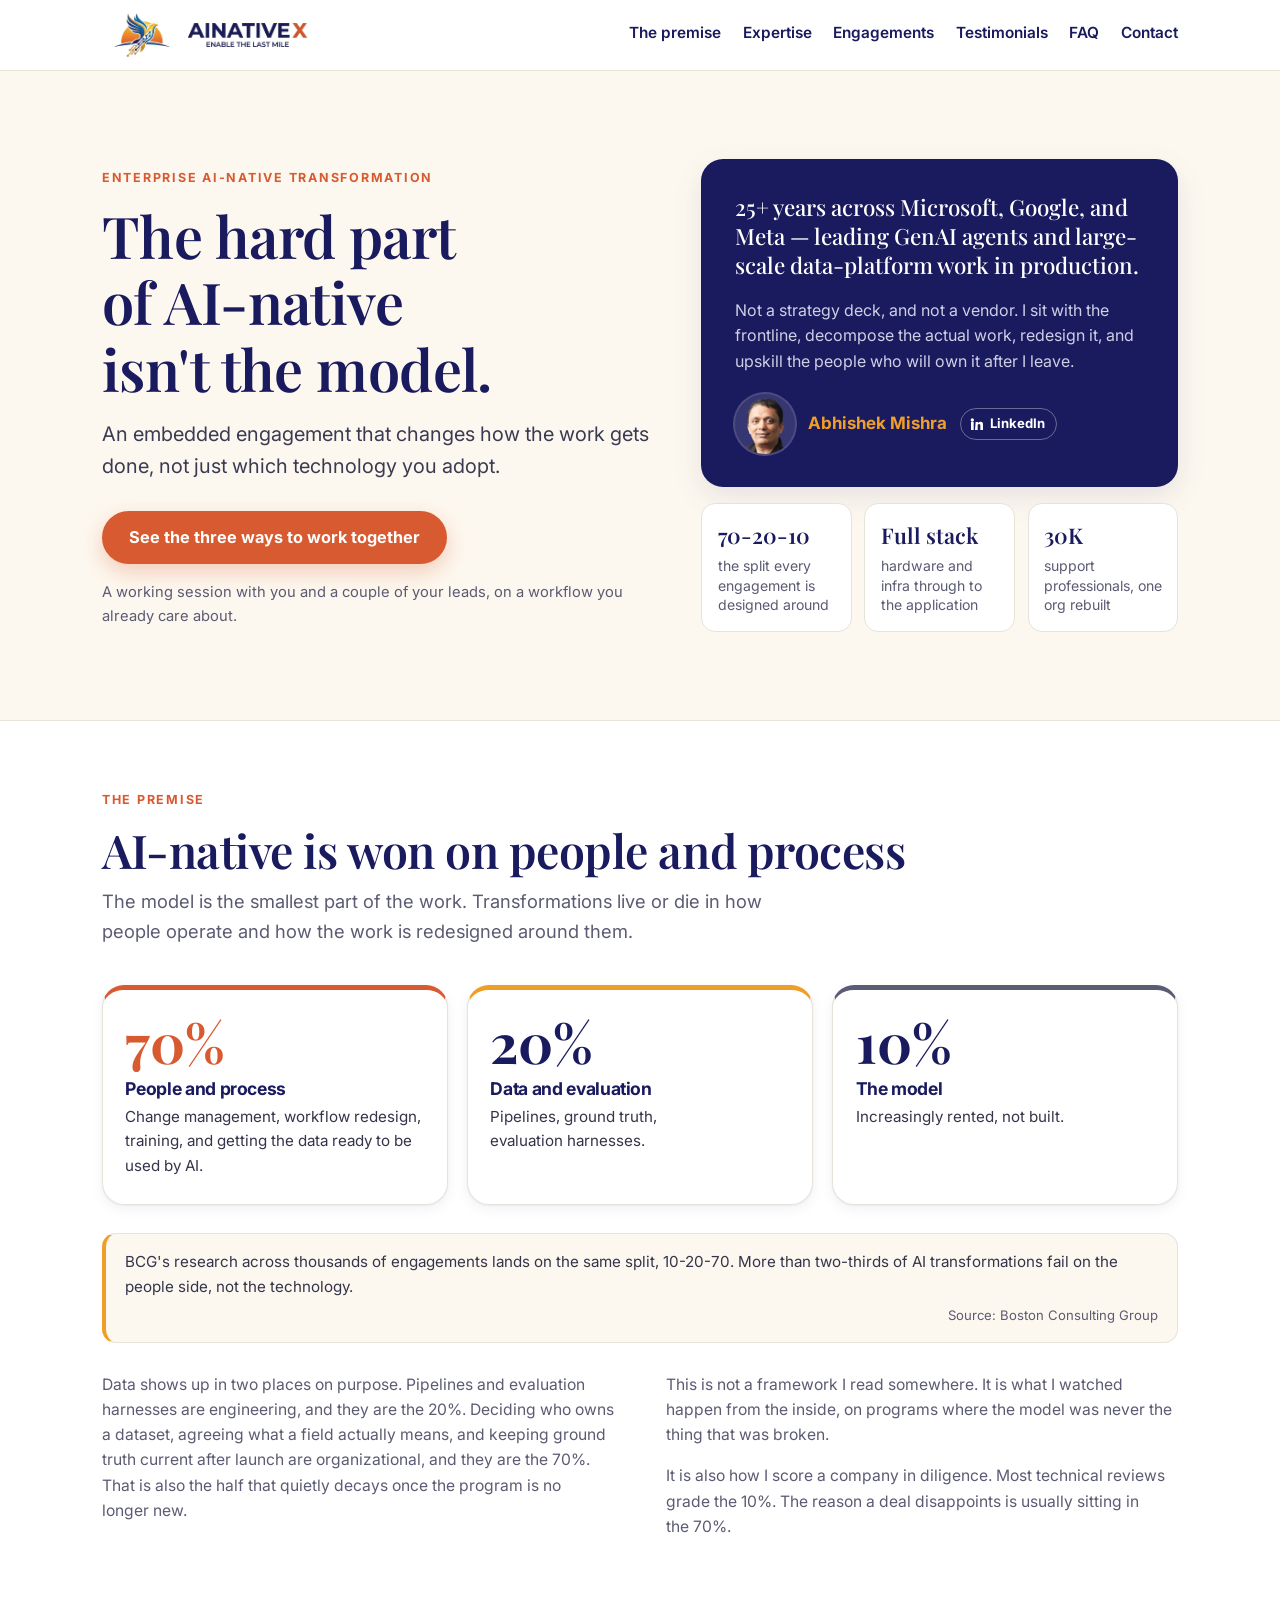
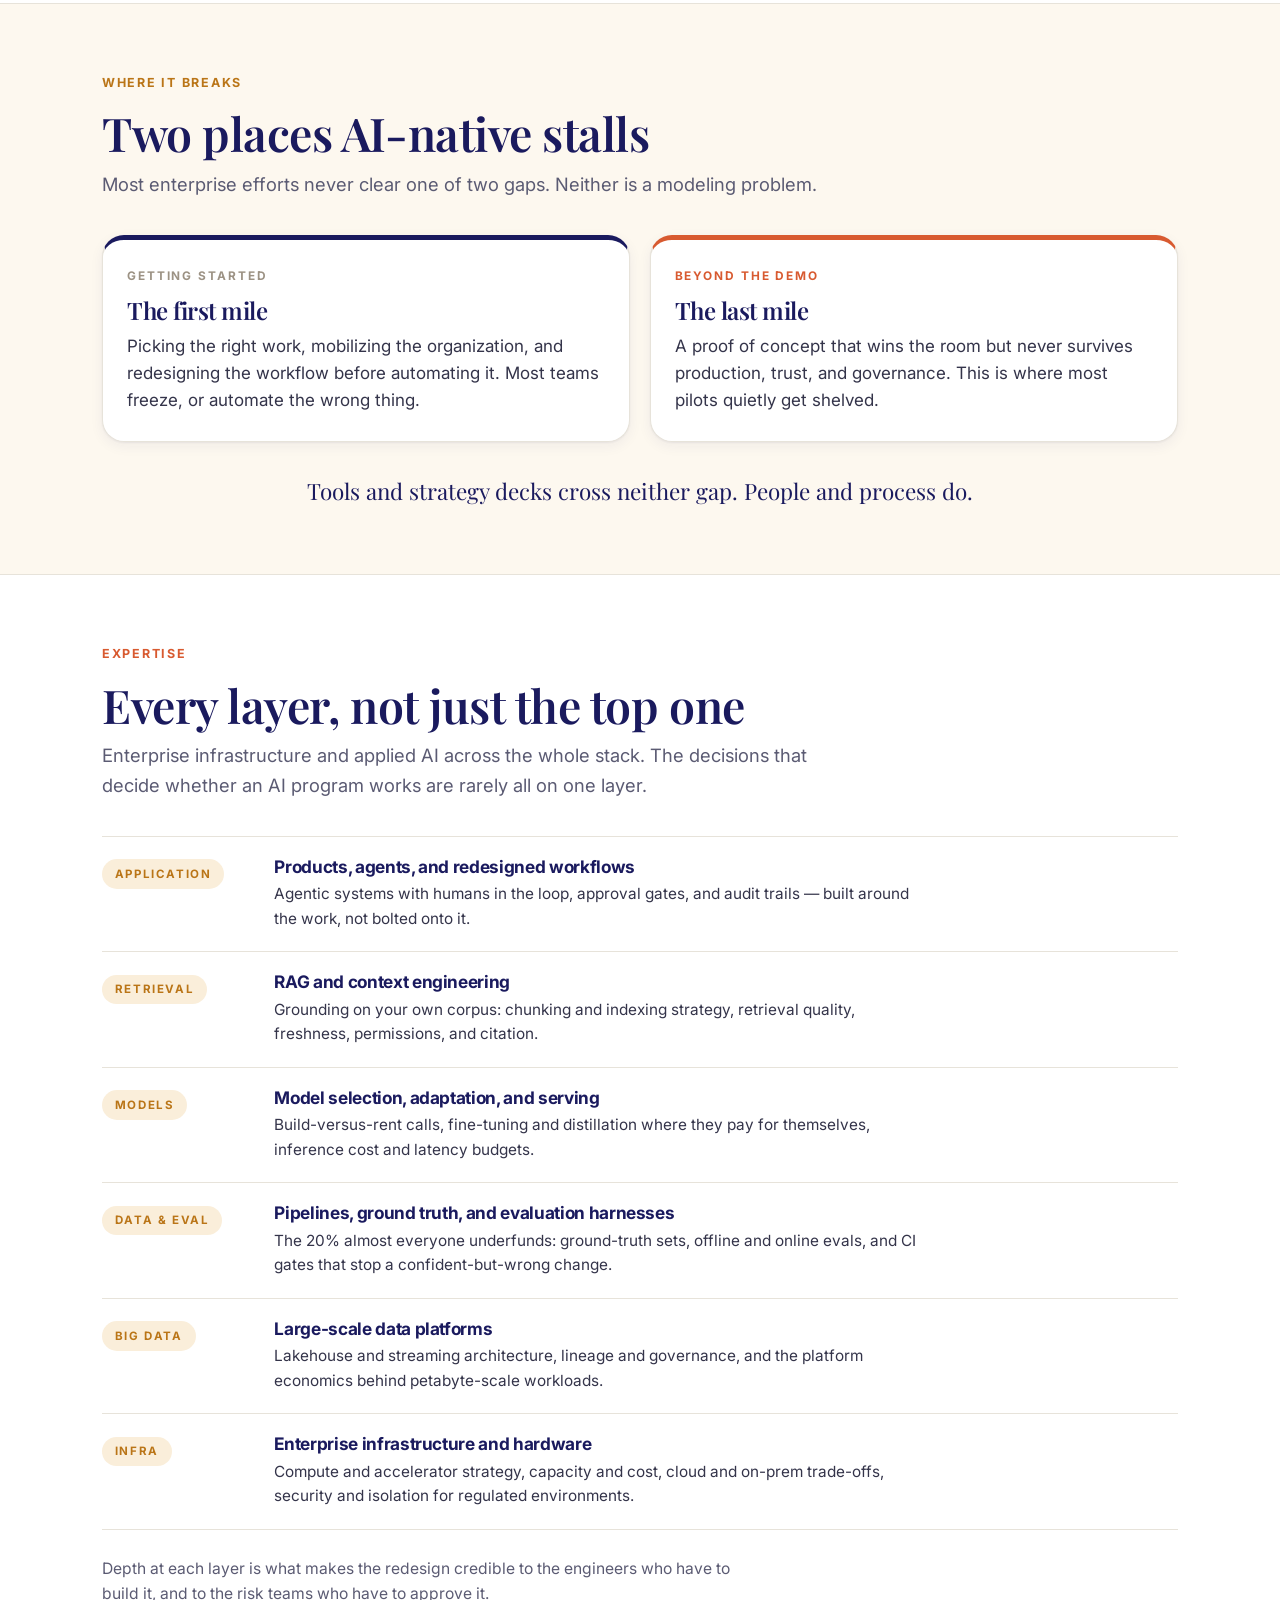
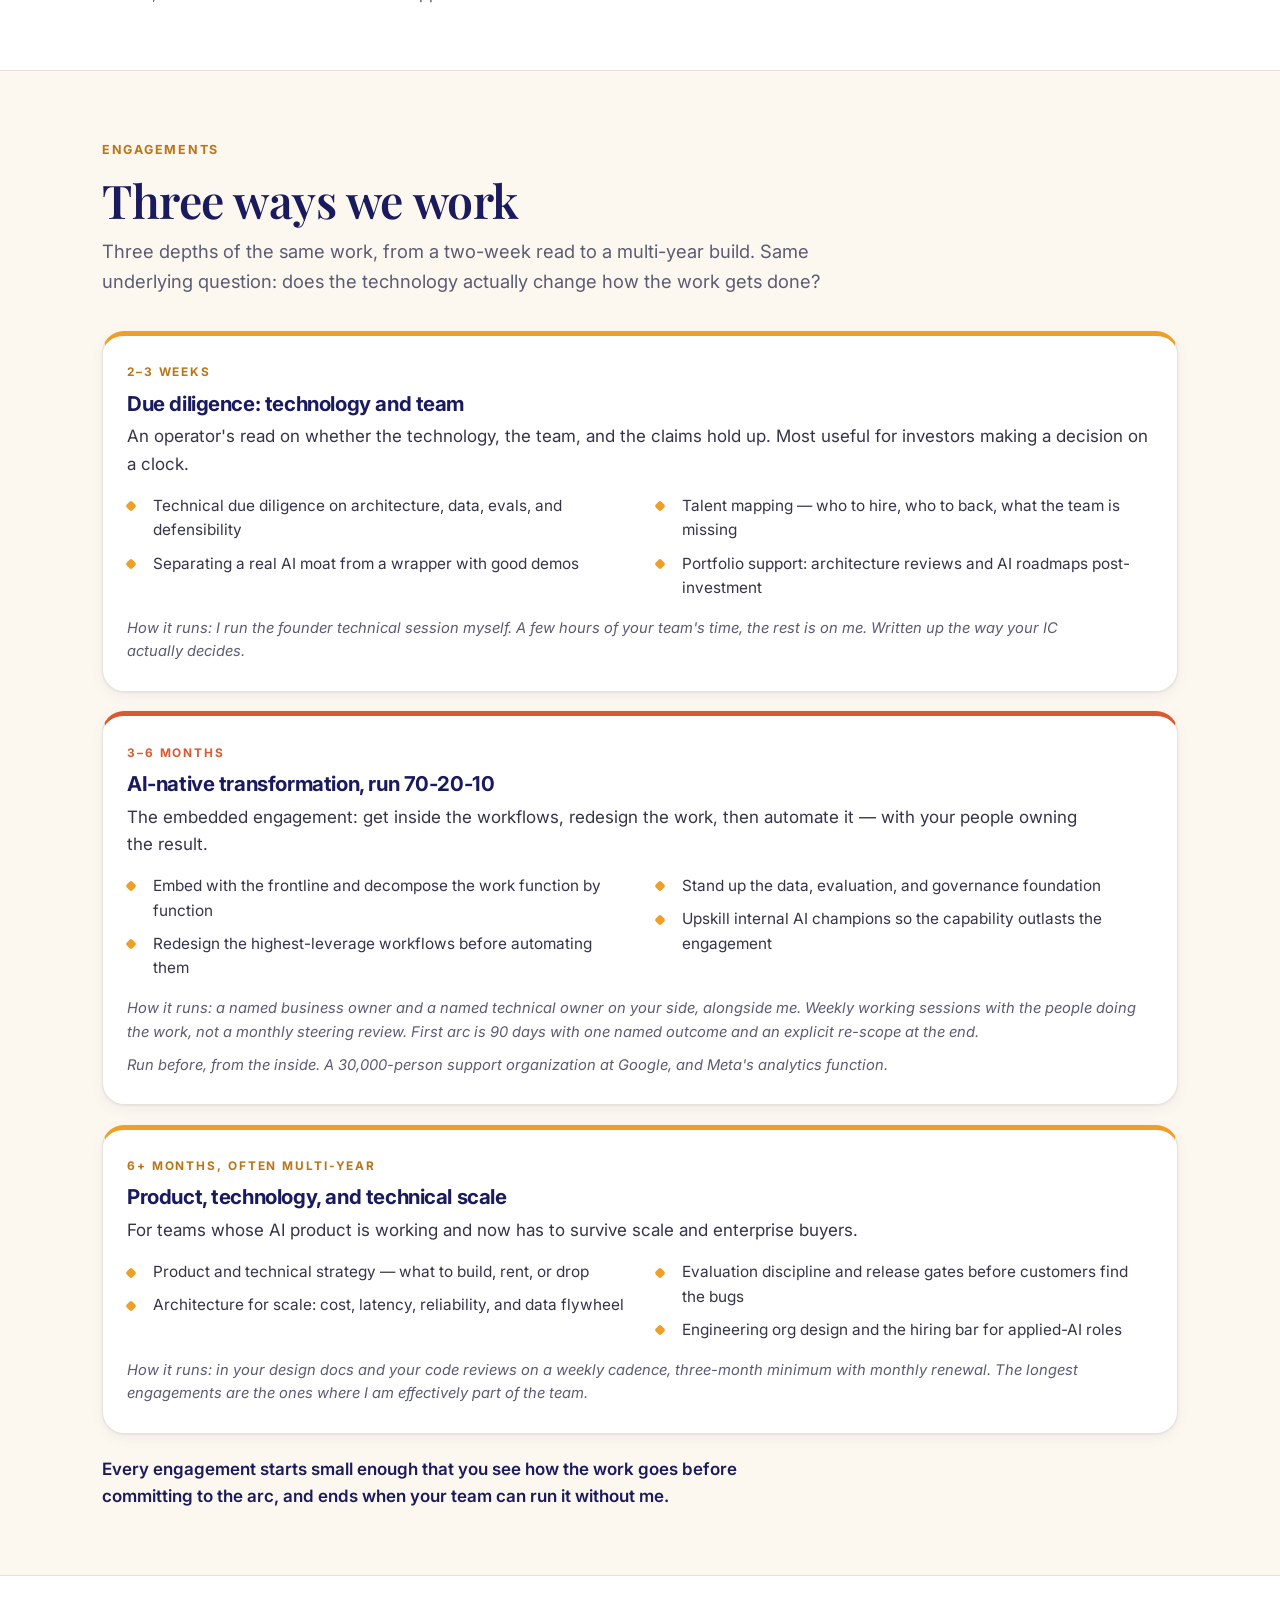
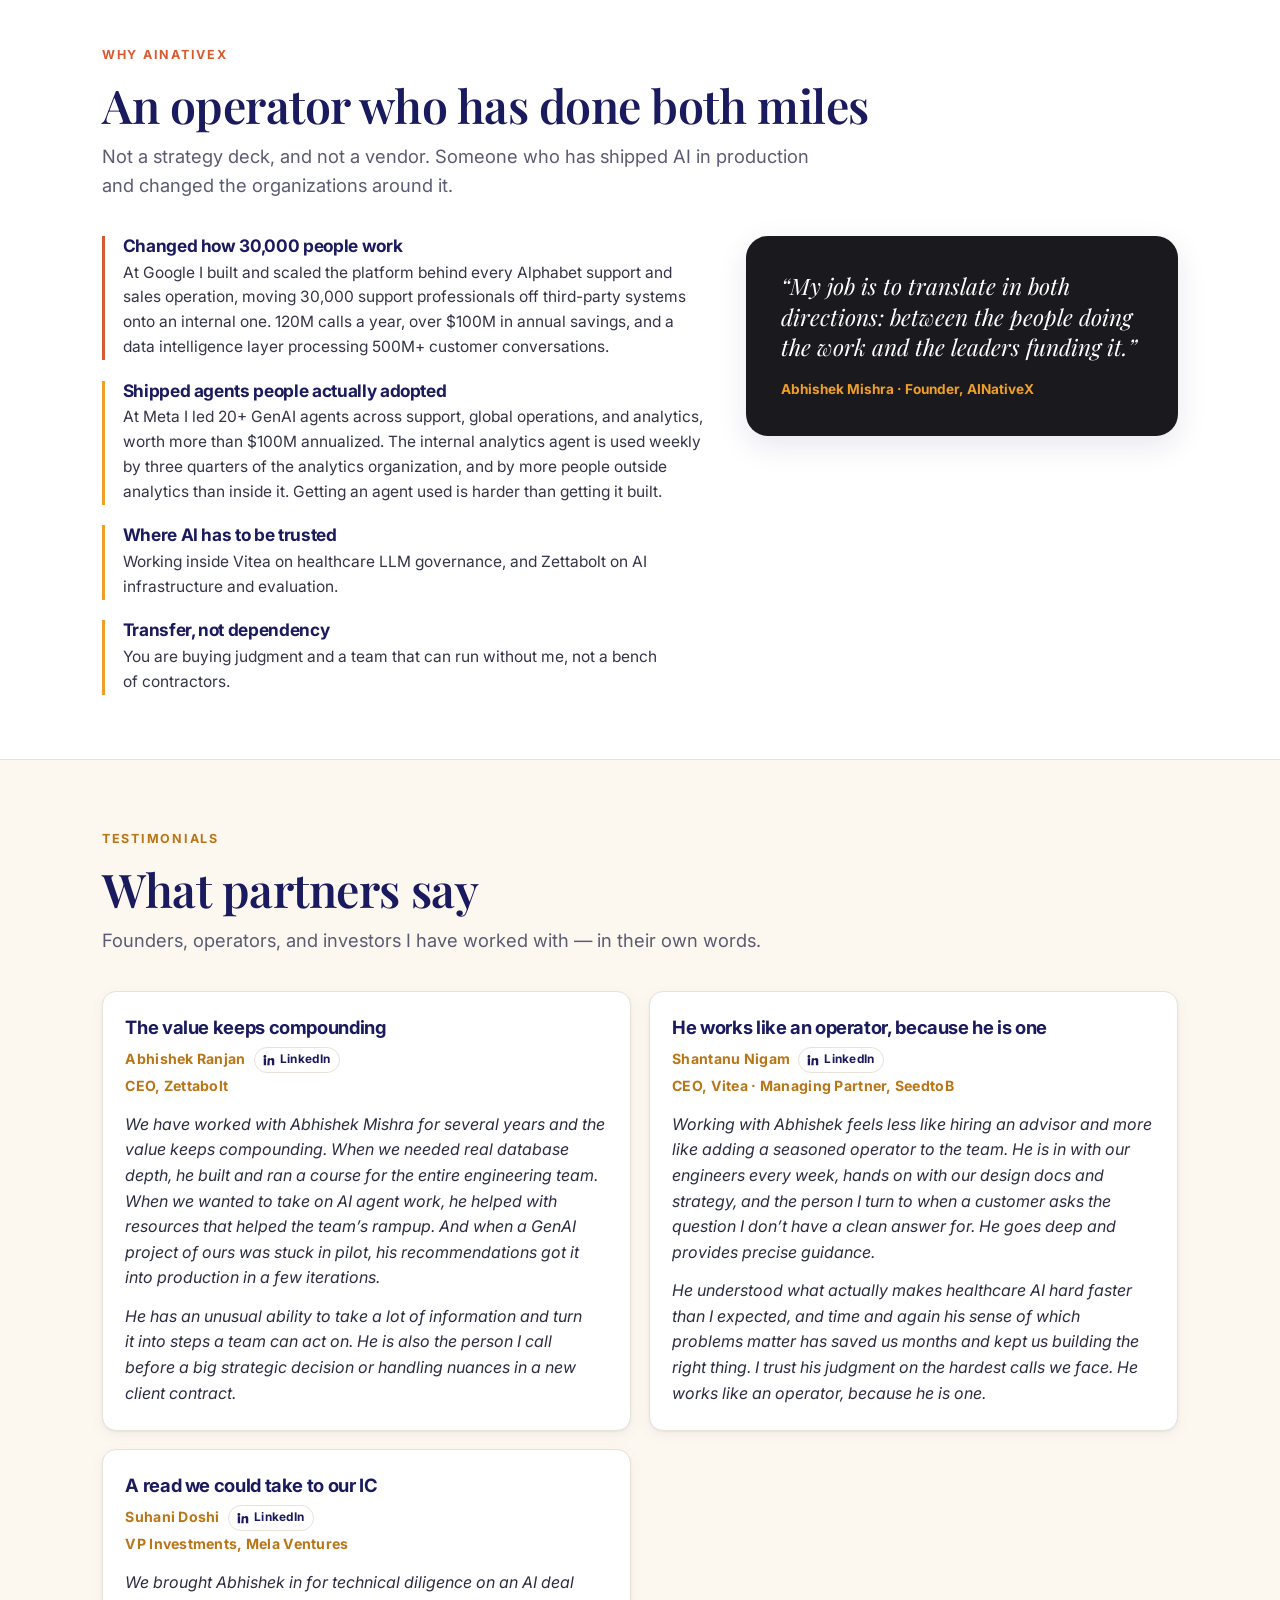
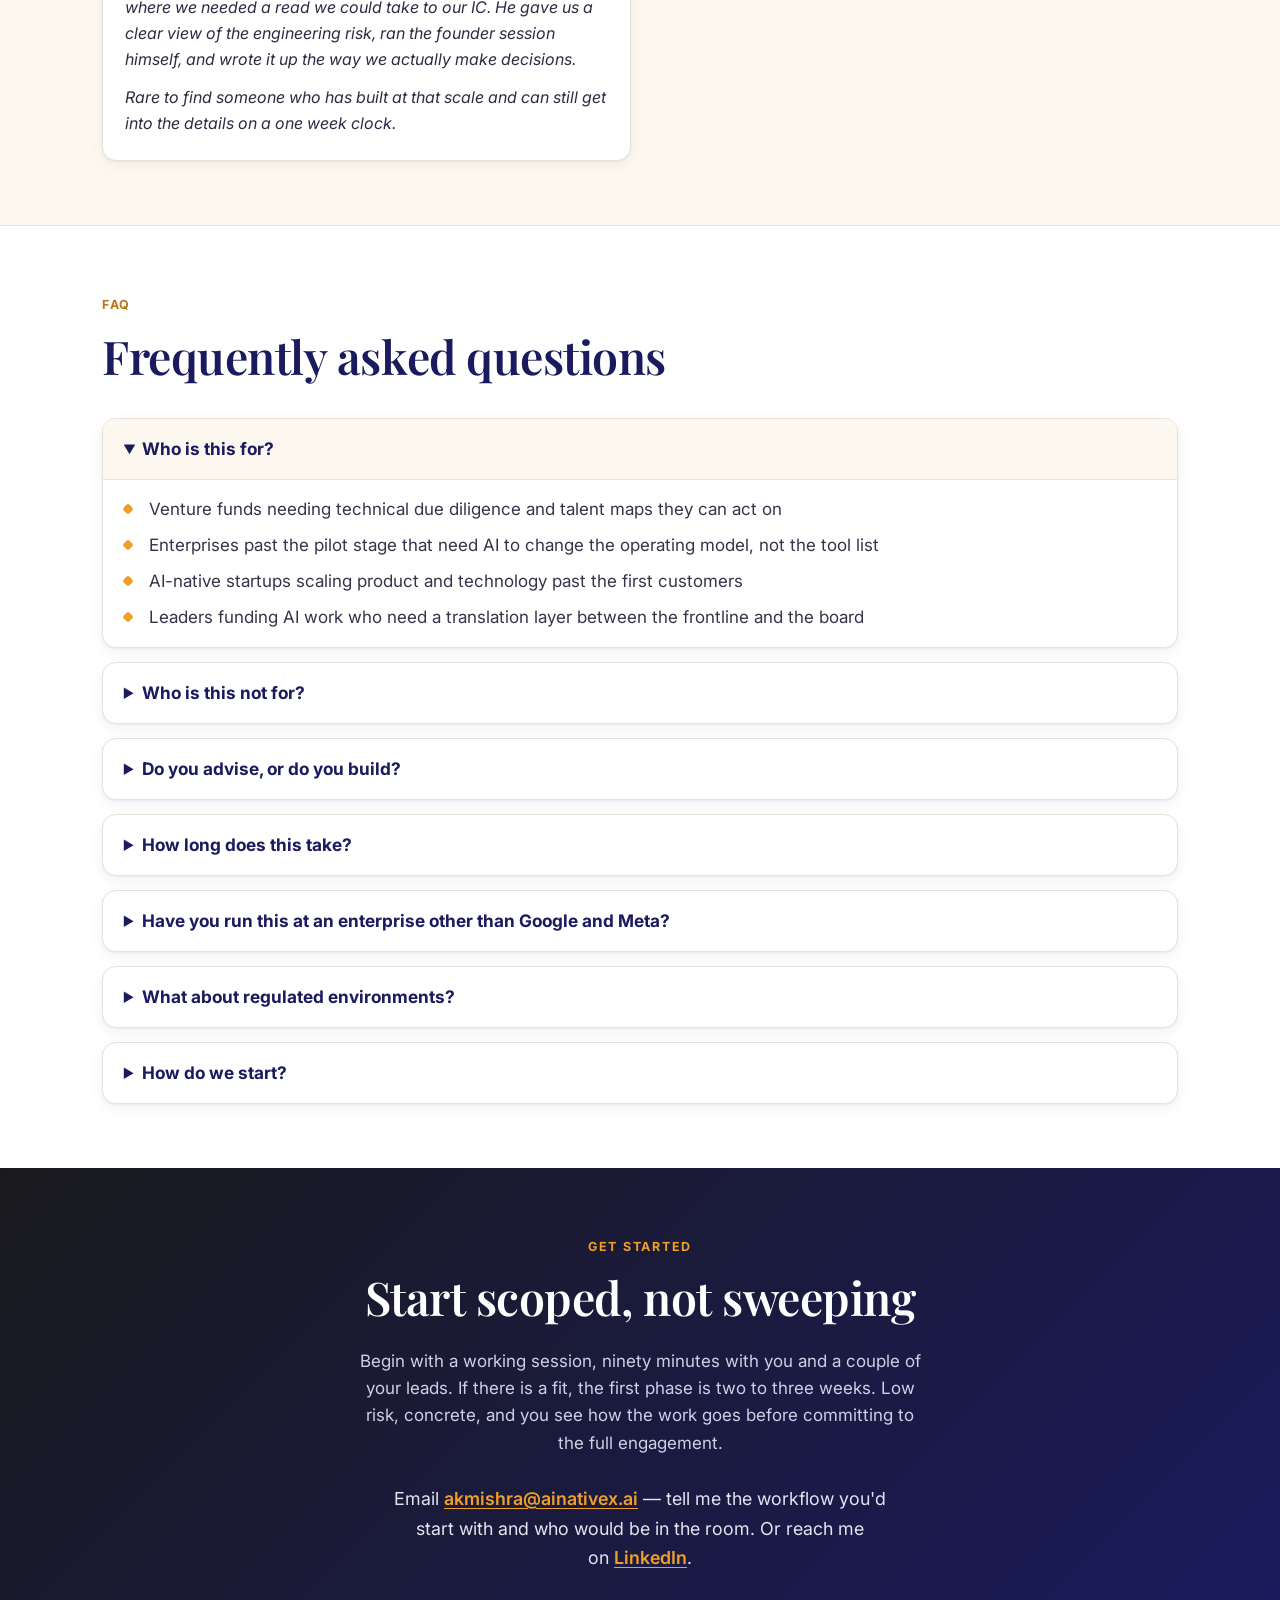
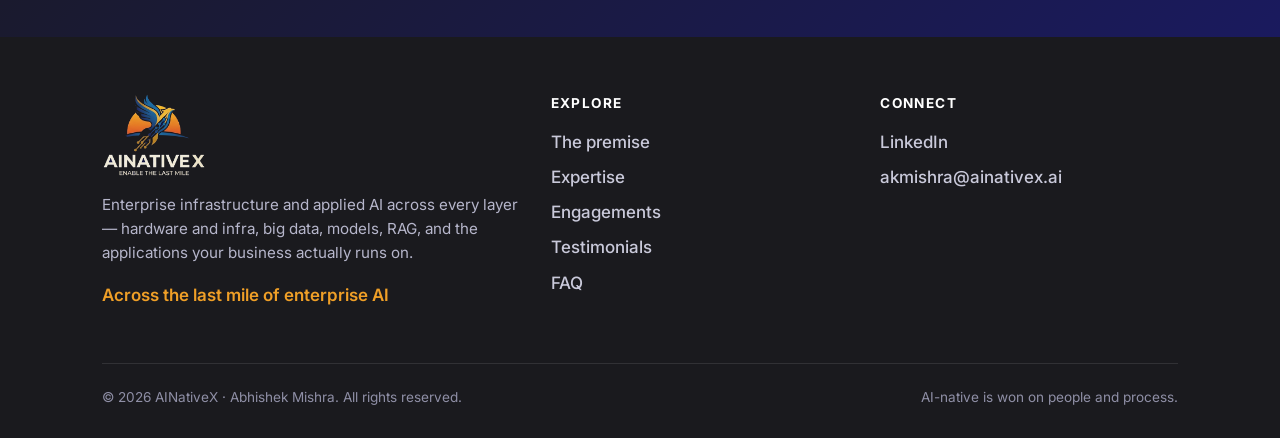
==== commit f663830c: "Restore the BCG citation under the premise split The 10-20-70 citation was dropped in db6edb9 in fav" ====
--- a/index.html
+++ b/index.html
@@ -173,6 +173,13 @@
           </li>
         </ul>
 
+        <p class="source-note">
+          BCG's research across thousands of engagements lands on the same split,
+          10-20-70. More than two-thirds of AI transformations fail on the people
+          side, not the technology.
+          <span class="source-attr">Source: Boston Consulting Group</span>
+        </p>
+
         <!-- Set in two columns at desktop. Three stacked paragraphs at a 66ch
              measure left most of the row empty under the full-width cards. -->
         <div class="notes">
--- a/assets/css/styles.css
+++ b/assets/css/styles.css
@@ -255,6 +255,17 @@
 .split-item--lead .split-num { color: var(--coral); }
 .split-item h3 { margin-bottom: .35rem; font-size: 1.1rem; }
 .split-item p { margin: 0; color: #34344a; font-size: .95rem; }
+
+/* Third-party corroboration for the split, held apart from the first-hand
+   commentary below it: tinted panel, amber rule on the leading edge, and the
+   attribution pushed to the trailing edge so the claim reads first. */
+.source-note {
+  display: flex; flex-wrap: wrap; gap: .4rem 1.2rem; align-items: baseline;
+  background: var(--cream-soft); border: 1px solid var(--line); border-left: 4px solid var(--amber);
+  border-radius: var(--radius); padding: 1rem 1.2rem; margin: 0 0 1.8rem;
+  font-size: .95rem; color: #34344a;
+}
+.source-attr { margin-left: auto; font-size: .82rem; color: var(--muted); white-space: nowrap; }
 
 /* Commentary under the cards, set in two columns so it occupies the same row
    width as the card grid above it. Multicol rather than a two-column grid: it
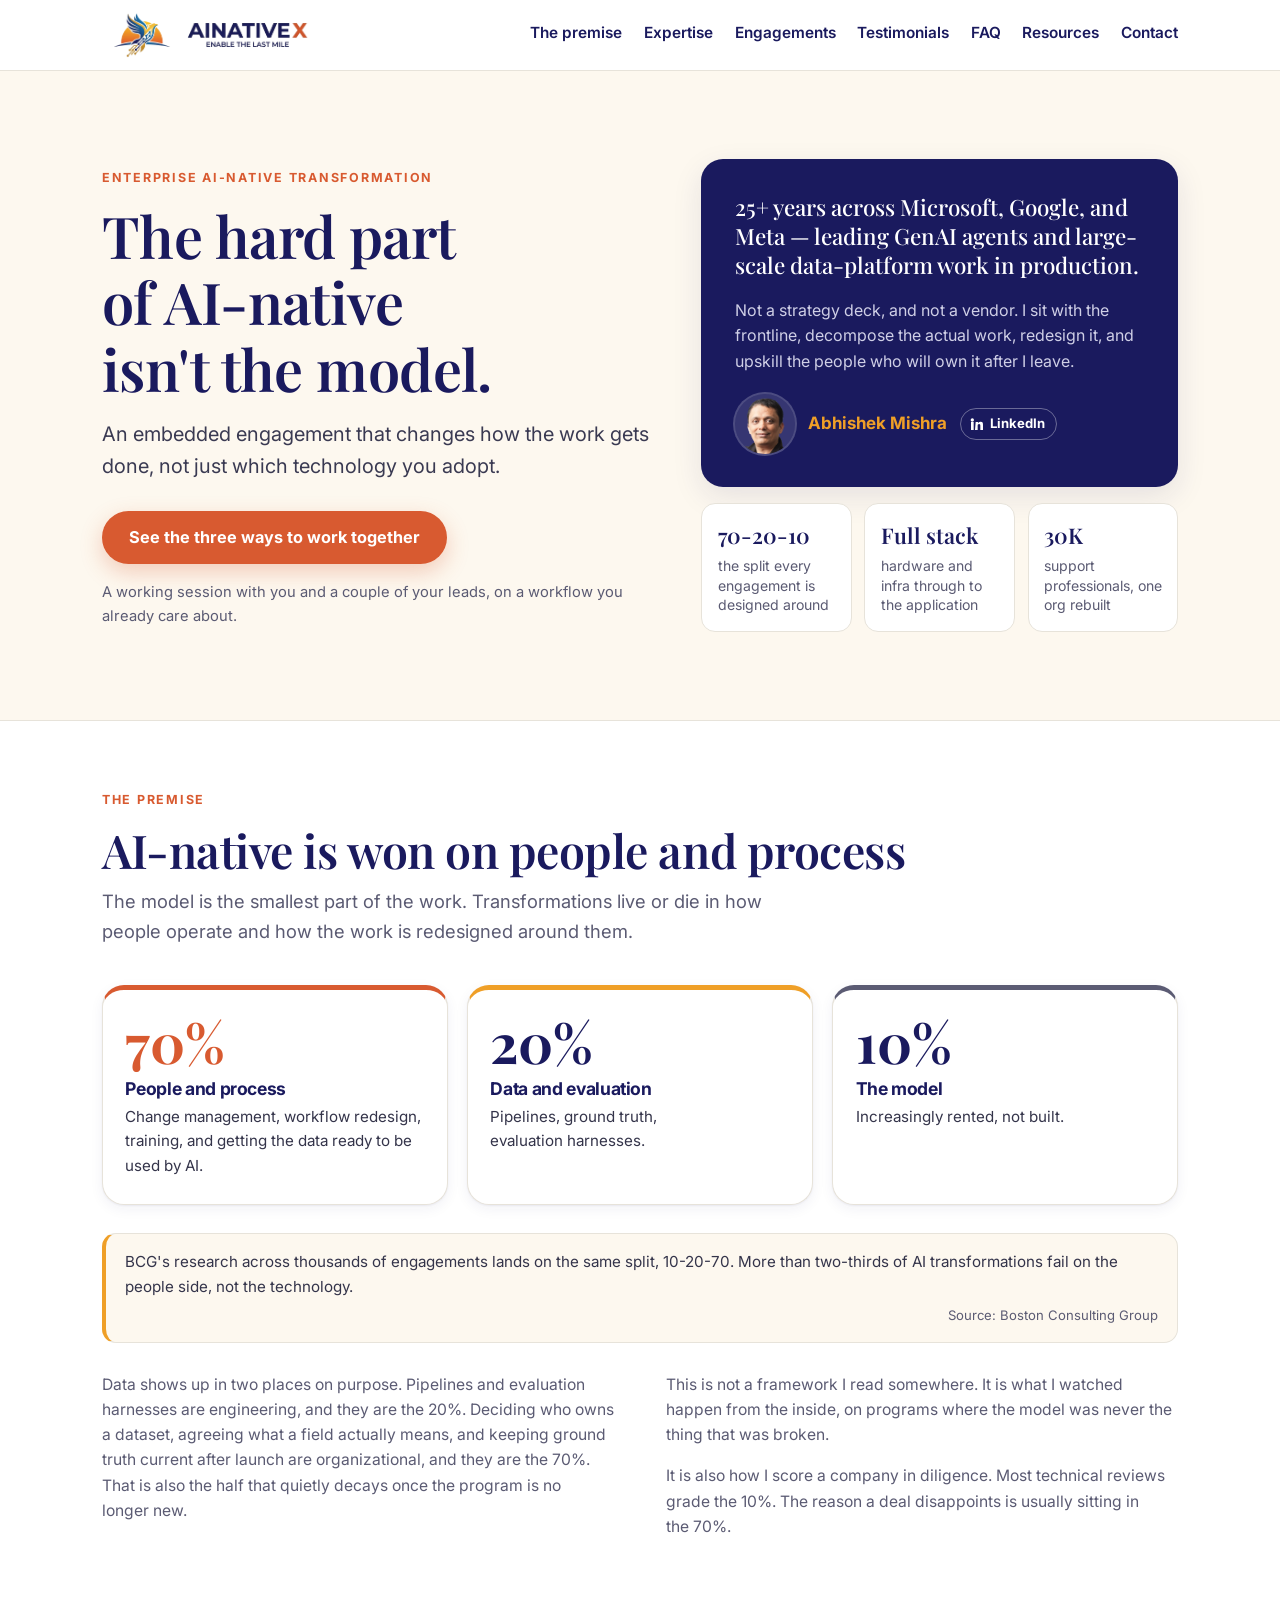
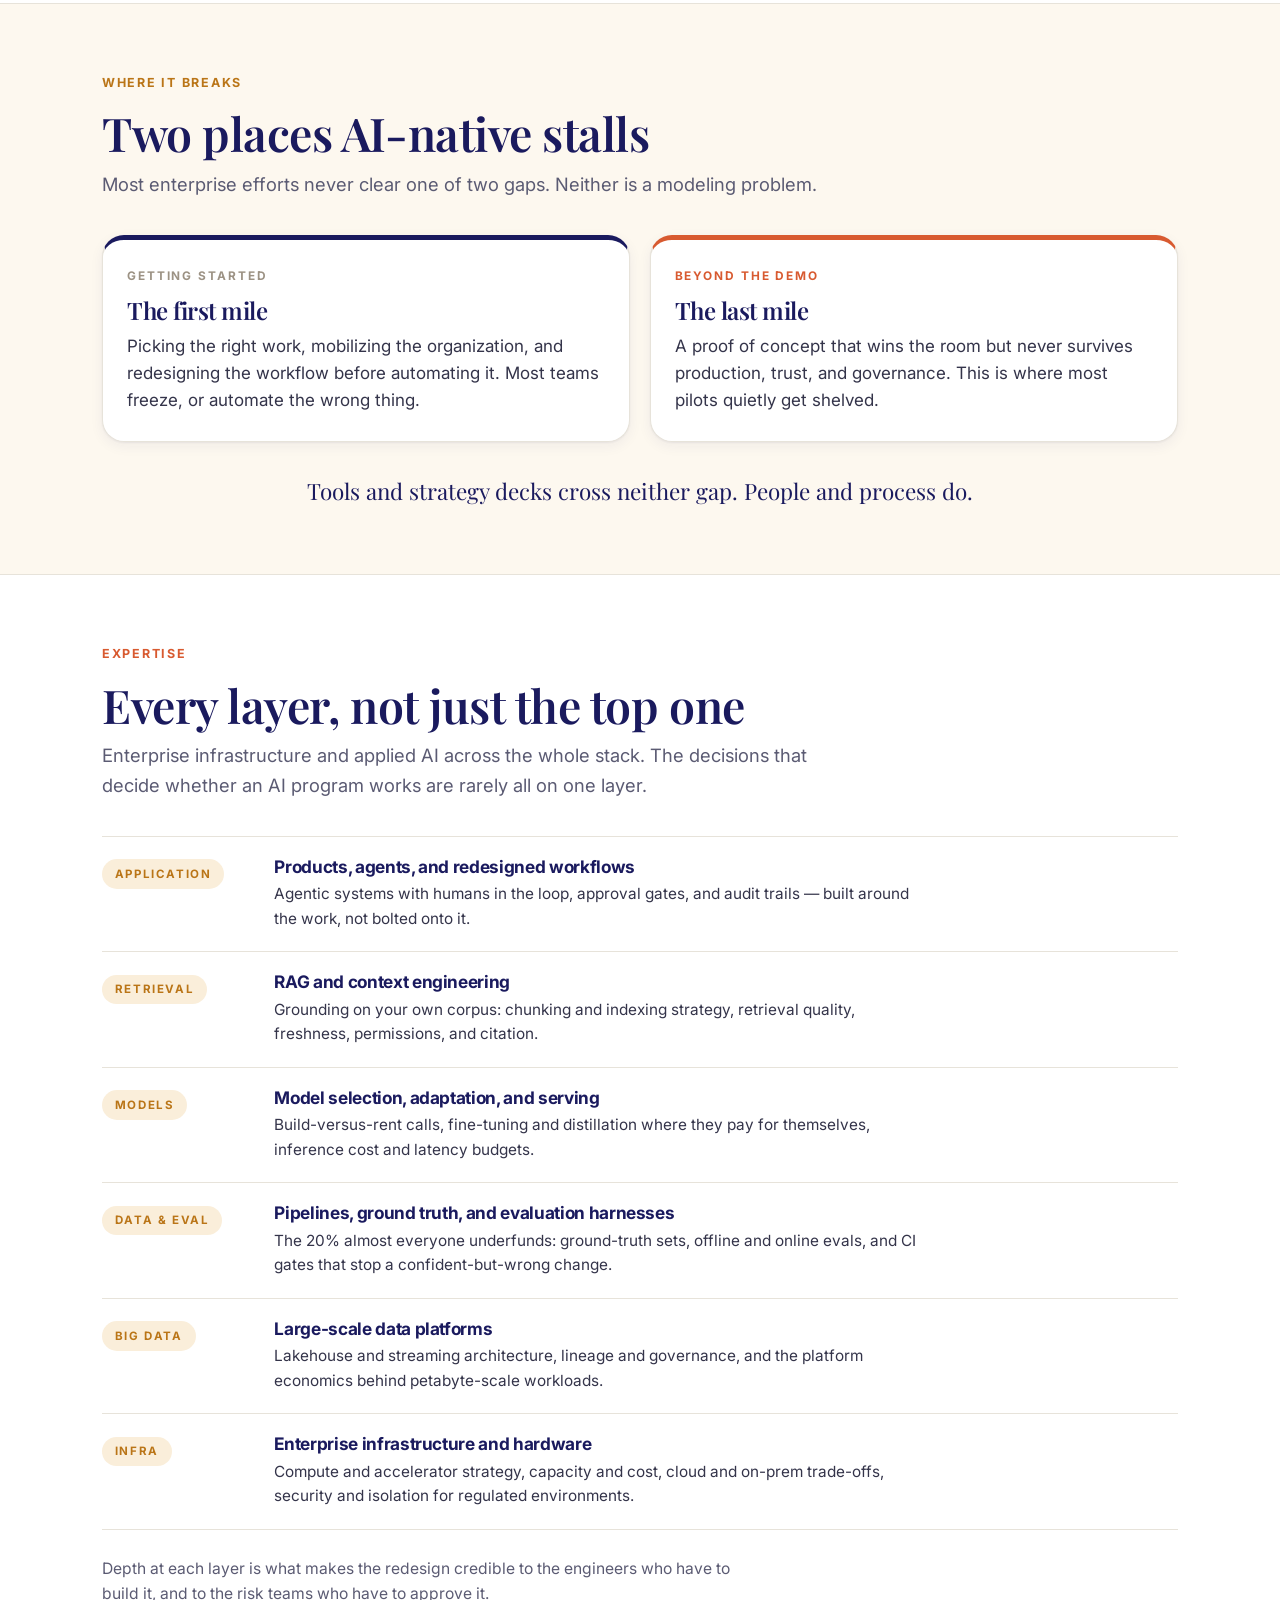
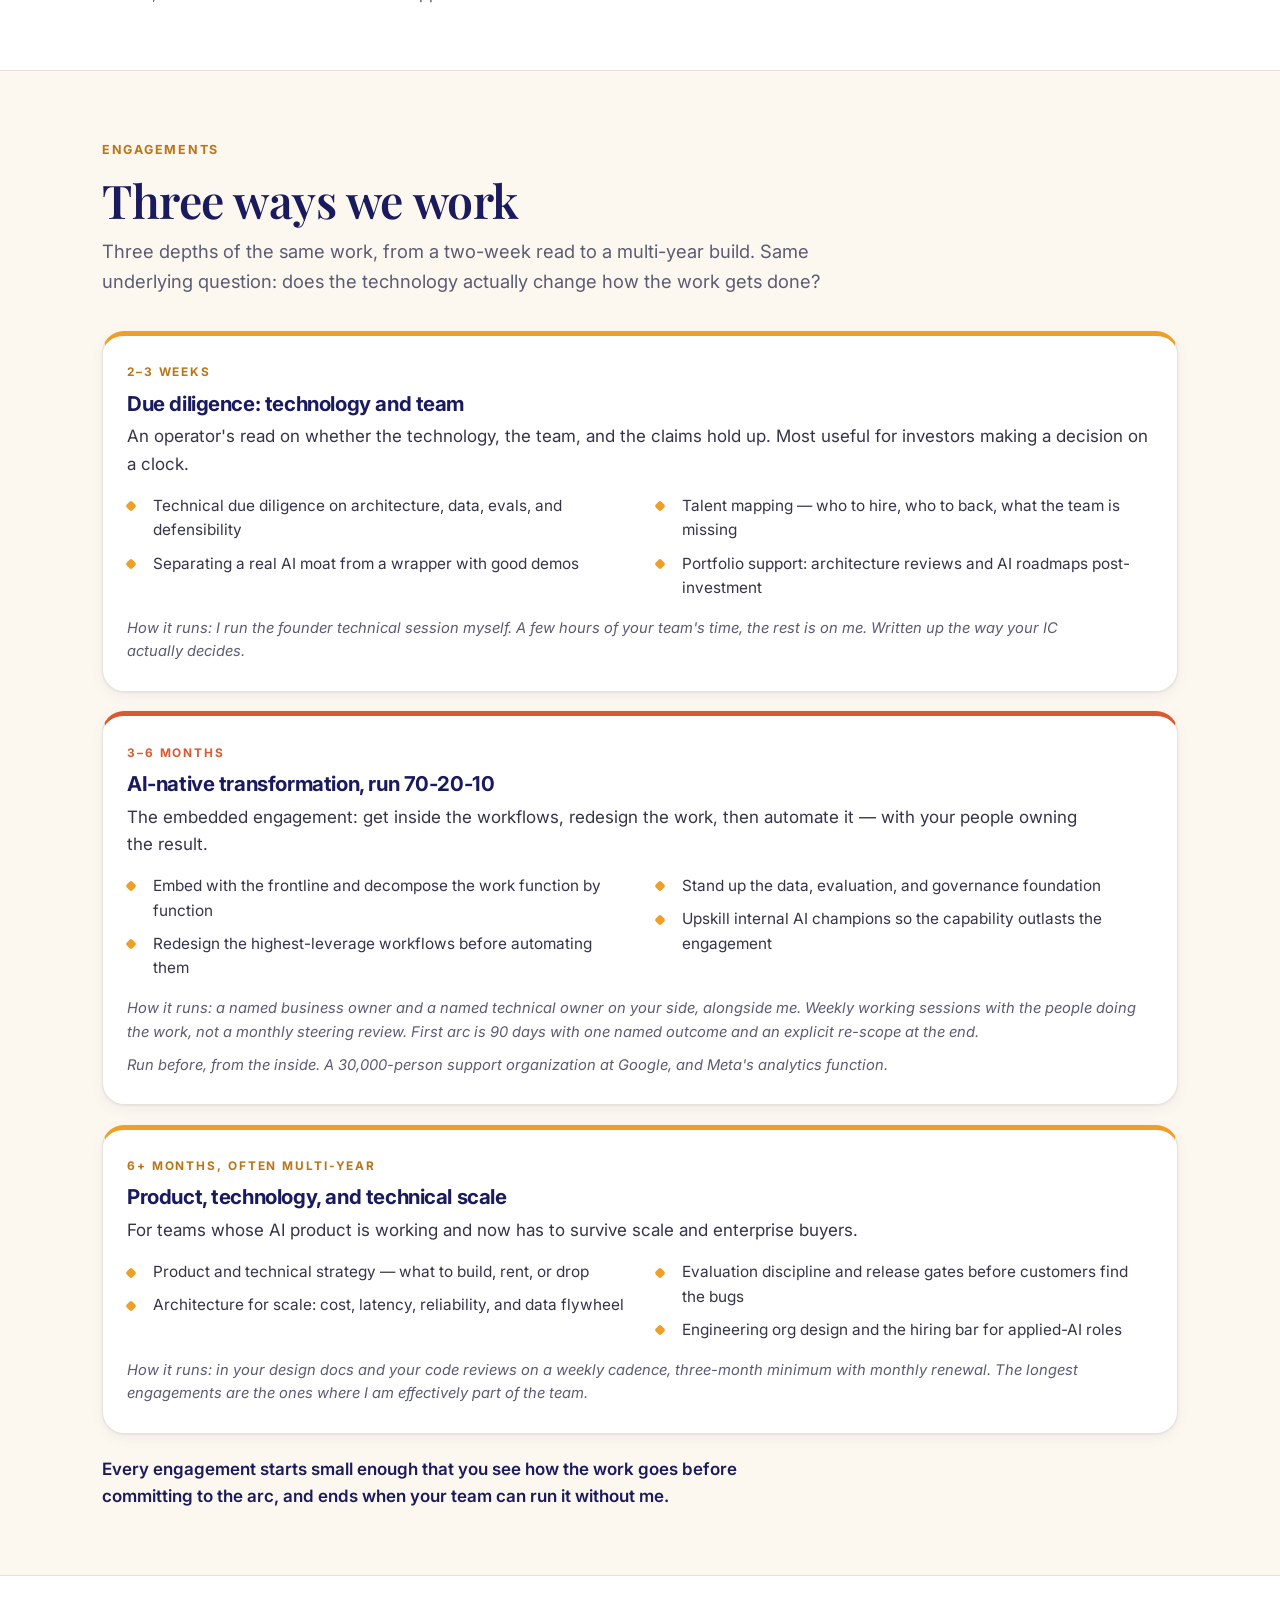
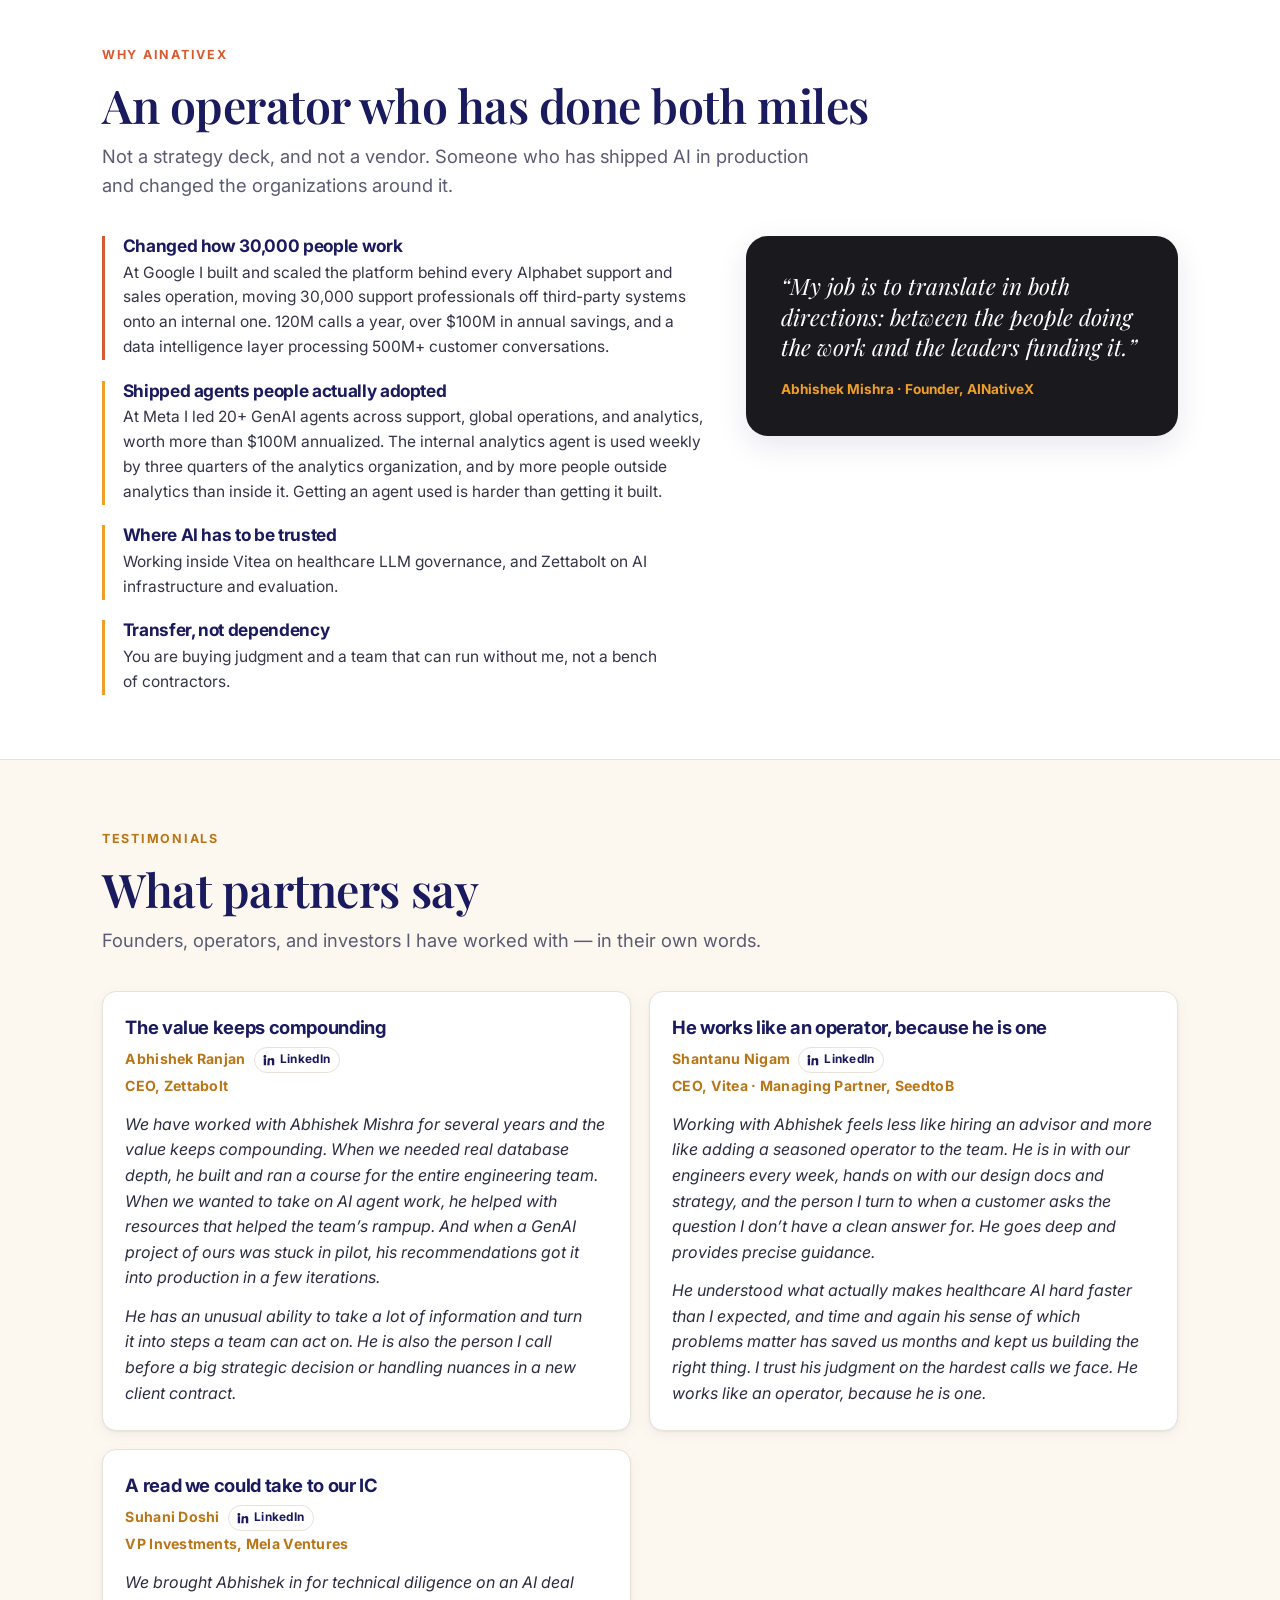
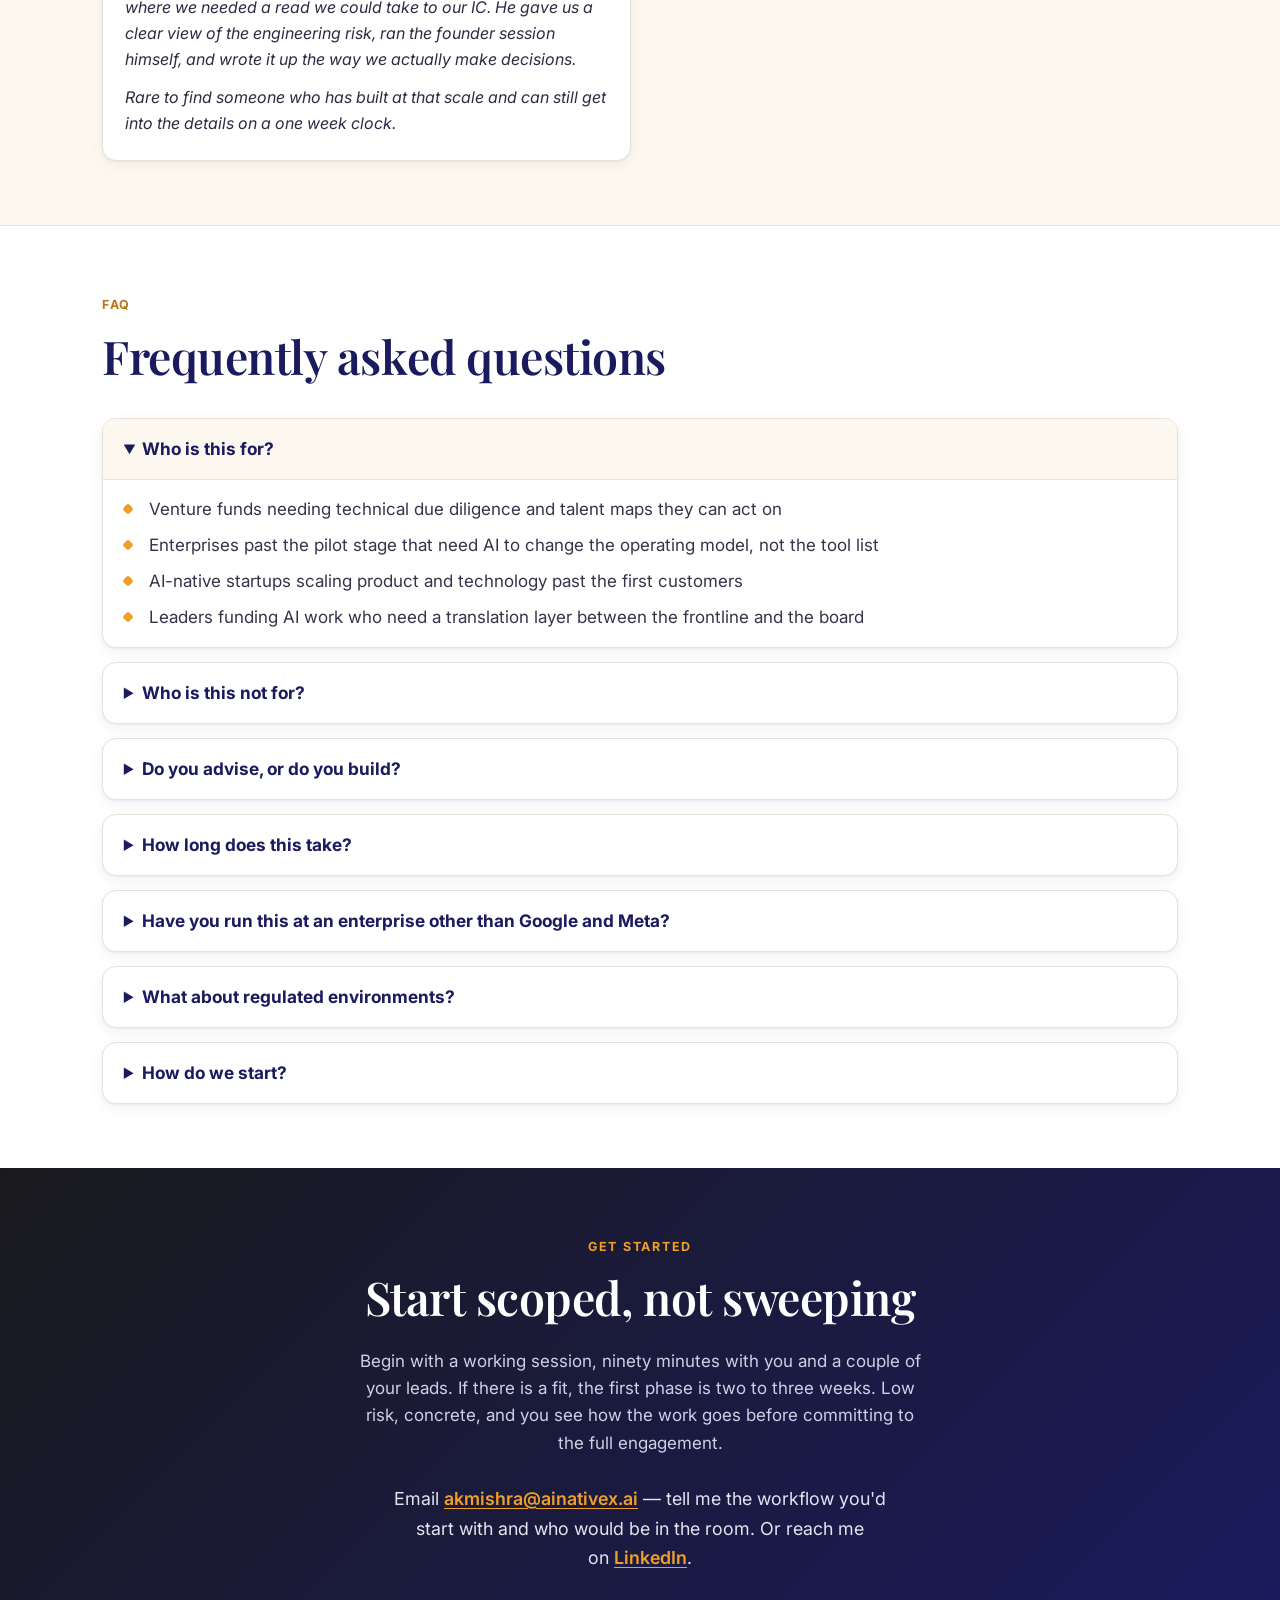
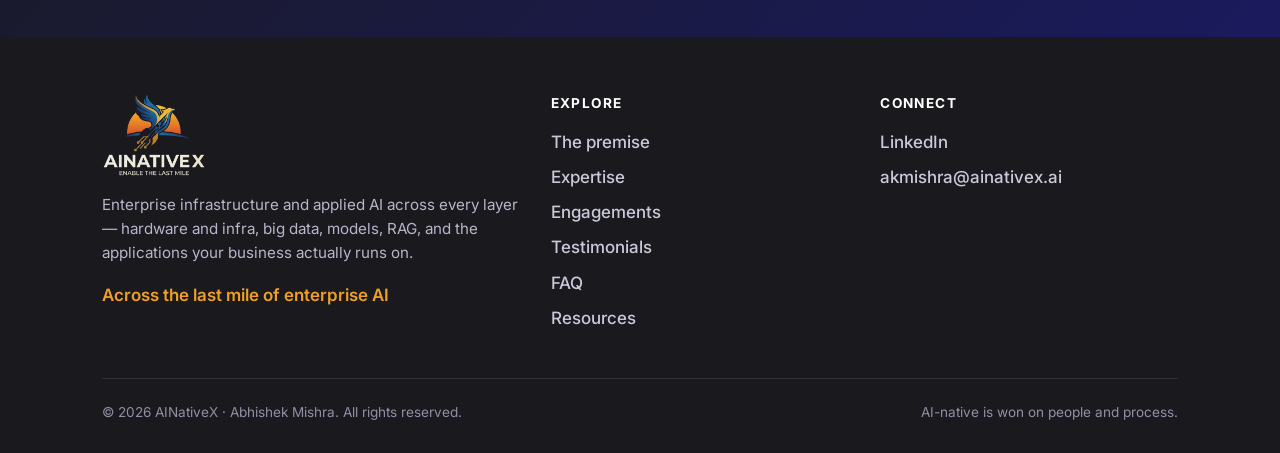
==== commit 83550e54: "Add a Resources section and publish "The Future of AI Deployment Is Hybrid" - /resources/ lists arti" ====
--- a/index.html
+++ b/index.html
@@ -78,6 +78,7 @@
         <a href="#engagements">Engagements</a>
         <a href="#testimonials">Testimonials</a>
         <a href="#faq">FAQ</a>
+        <a href="resources/">Resources</a>
         <a href="#contact">Contact</a>
       </nav>
 
@@ -718,6 +719,7 @@
           <a href="#engagements">Engagements</a>
           <a href="#testimonials">Testimonials</a>
           <a href="#faq">FAQ</a>
+          <a href="resources/">Resources</a>
         </div>
         <div class="footer-col">
           <h4>Connect</h4>
--- a/assets/css/styles.css
+++ b/assets/css/styles.css
@@ -444,6 +444,85 @@
   display: flex; flex-wrap: wrap; justify-content: space-between; gap: 1rem; font-size: .85rem; color: #8f8fa6;
 }
 .tagline-pill { color: var(--amber); font-weight: 600; }
+
+/* ---------- Resources (listing + article pages) ----------
+   Long-form pages live under /resources/. They reuse the site's tokens; the
+   only new idea is a reading measure (~68ch) for the article body. */
+.resources-title { font-size: clamp(2rem, 4.4vw, 3.1rem); max-width: 22ch; margin-bottom: .6rem; }
+.resource-grid {
+  list-style: none; margin: 0; padding: 0;
+  display: grid; grid-template-columns: repeat(auto-fill, minmax(min(100%, 320px), 1fr)); gap: 1.4rem;
+}
+.resource-card {
+  position: relative; height: 100%; display: flex; flex-direction: column;
+  background: #fff; border: 1px solid var(--line); border-radius: var(--radius-lg);
+  padding: 1.6rem 1.6rem 1.4rem; box-shadow: var(--shadow-sm);
+  transition: transform .15s ease, box-shadow .15s ease, border-color .15s ease;
+}
+.resource-card:hover { transform: translateY(-3px); box-shadow: var(--shadow-md); border-color: #d9d2c6; }
+.resource-card h2 { font-size: 1.45rem; line-height: 1.25; margin: 0 0 .6rem; }
+.resource-card h2 a { color: var(--navy); }
+.resource-card h2 a:hover { text-decoration: none; }
+/* The title link covers the whole card, so the card is one tap target. */
+.resource-card h2 a::after { content: ""; position: absolute; inset: 0; border-radius: inherit; }
+.resource-card p { color: var(--muted); }
+.resource-meta { display: flex; flex-wrap: wrap; align-items: center; gap: .45rem; font-size: .85rem; margin-bottom: .9rem; color: var(--num); }
+.resource-tag {
+  font-size: .72rem; font-weight: 700; letter-spacing: .12em; text-transform: uppercase;
+  color: var(--coral); background: #fbe9e1; border-radius: 999px; padding: .25rem .6rem;
+}
+.resource-card .resource-foot {
+  margin: auto 0 0; display: flex; justify-content: space-between; align-items: baseline;
+  font-size: .85rem; color: var(--num);
+}
+.resource-more { font-size: 1rem; font-weight: 700; color: var(--coral); }
+.resource-card:hover .resource-more .arw { display: inline-block; transform: translateX(3px); }
+
+.article-head, .prose, .article-foot { max-width: 68ch; margin-inline: auto; }
+.article-head { margin-bottom: 2.2rem; }
+.article-back { display: inline-block; font-weight: 600; font-size: .92rem; margin-bottom: 1.4rem; }
+.article-head .eyebrow { display: block; }
+.article-head h1 { font-size: clamp(2.1rem, 5vw, 3.3rem); line-height: 1.12; margin-bottom: .8rem; text-wrap: balance; }
+.article-dek { font-family: var(--font-display); font-style: italic; font-size: clamp(1.1rem, 2vw, 1.3rem); color: var(--muted); }
+.article-meta {
+  display: flex; flex-wrap: wrap; align-items: center; gap: .5rem .6rem;
+  padding-top: 1.1rem; border-top: 1px solid var(--line); font-size: .92rem; color: var(--muted);
+}
+.article-pdf { margin-left: auto; }
+
+.prose { font-size: 1.08rem; line-height: 1.75; }
+.prose p { margin-bottom: 1.25rem; }
+.prose-lede { font-size: 1.2rem; color: var(--navy); }
+.prose h2 { font-size: clamp(1.5rem, 3vw, 1.95rem); margin: 2.6rem 0 1rem; }
+.prose-figure { margin: 2.2rem 0; }
+.prose-figure img {
+  width: 100%; height: auto; border: 1px solid var(--line); border-radius: var(--radius);
+  box-shadow: var(--shadow-sm); background: #fff;
+}
+.prose-figure figcaption { margin-top: .7rem; font-size: .9rem; color: var(--muted); text-align: center; }
+.prose-points { padding-left: 1.2rem; margin: 0 0 1.4rem; }
+.prose-points li { margin-bottom: .9rem; padding-left: .3rem; }
+.prose-points li::marker { color: var(--coral); }
+.callout {
+  margin: 2.2rem 0; padding: 1.5rem 1.6rem .4rem;
+  background: var(--cream-soft); border: 1px solid var(--line); border-left: 4px solid var(--coral);
+  border-radius: var(--radius);
+}
+.callout .callout-label {
+  font-size: .78rem; font-weight: 700; letter-spacing: .12em; text-transform: uppercase;
+  color: var(--coral); line-height: 1.5; margin-bottom: .8rem;
+}
+.pullquote {
+  margin: 2.6rem 0; padding: 1.4rem 0 1.4rem 1.4rem; border-left: 4px solid var(--amber);
+}
+.pullquote p {
+  margin: 0; font-family: var(--font-display); font-size: clamp(1.25rem, 2.4vw, 1.6rem);
+  line-height: 1.45; color: var(--navy);
+}
+.article-signoff { font-size: .9rem; color: var(--num); }
+.article-foot { margin-top: 2.6rem; padding-top: 1.8rem; border-top: 1px solid var(--line); }
+.article-foot a:not(.btn) { overflow-wrap: anywhere; }
+.article-foot-actions { display: flex; flex-wrap: wrap; gap: .8rem; }
 
 /* ---------- Responsive ---------- */
 @media (max-width: 1040px) {
@@ -483,6 +562,9 @@
   /* Labels like "70-20-10" must not break across lines in the side column. */
   .stat-num { flex: 0 0 auto; white-space: nowrap; margin-bottom: 0; font-size: 1.2rem; }
   .hero-cta .btn { width: 100%; justify-content: center; }
+  .article-pdf { margin-left: 0; }
+  .prose { font-size: 1.02rem; }
+  .callout { padding-inline: 1.1rem; }
   /* The address is one long unbreakable token at this width. */
   .cta-band .cta-ask { font-size: 1.05rem; }
   .cta-band .cta-ask a { overflow-wrap: anywhere; }
